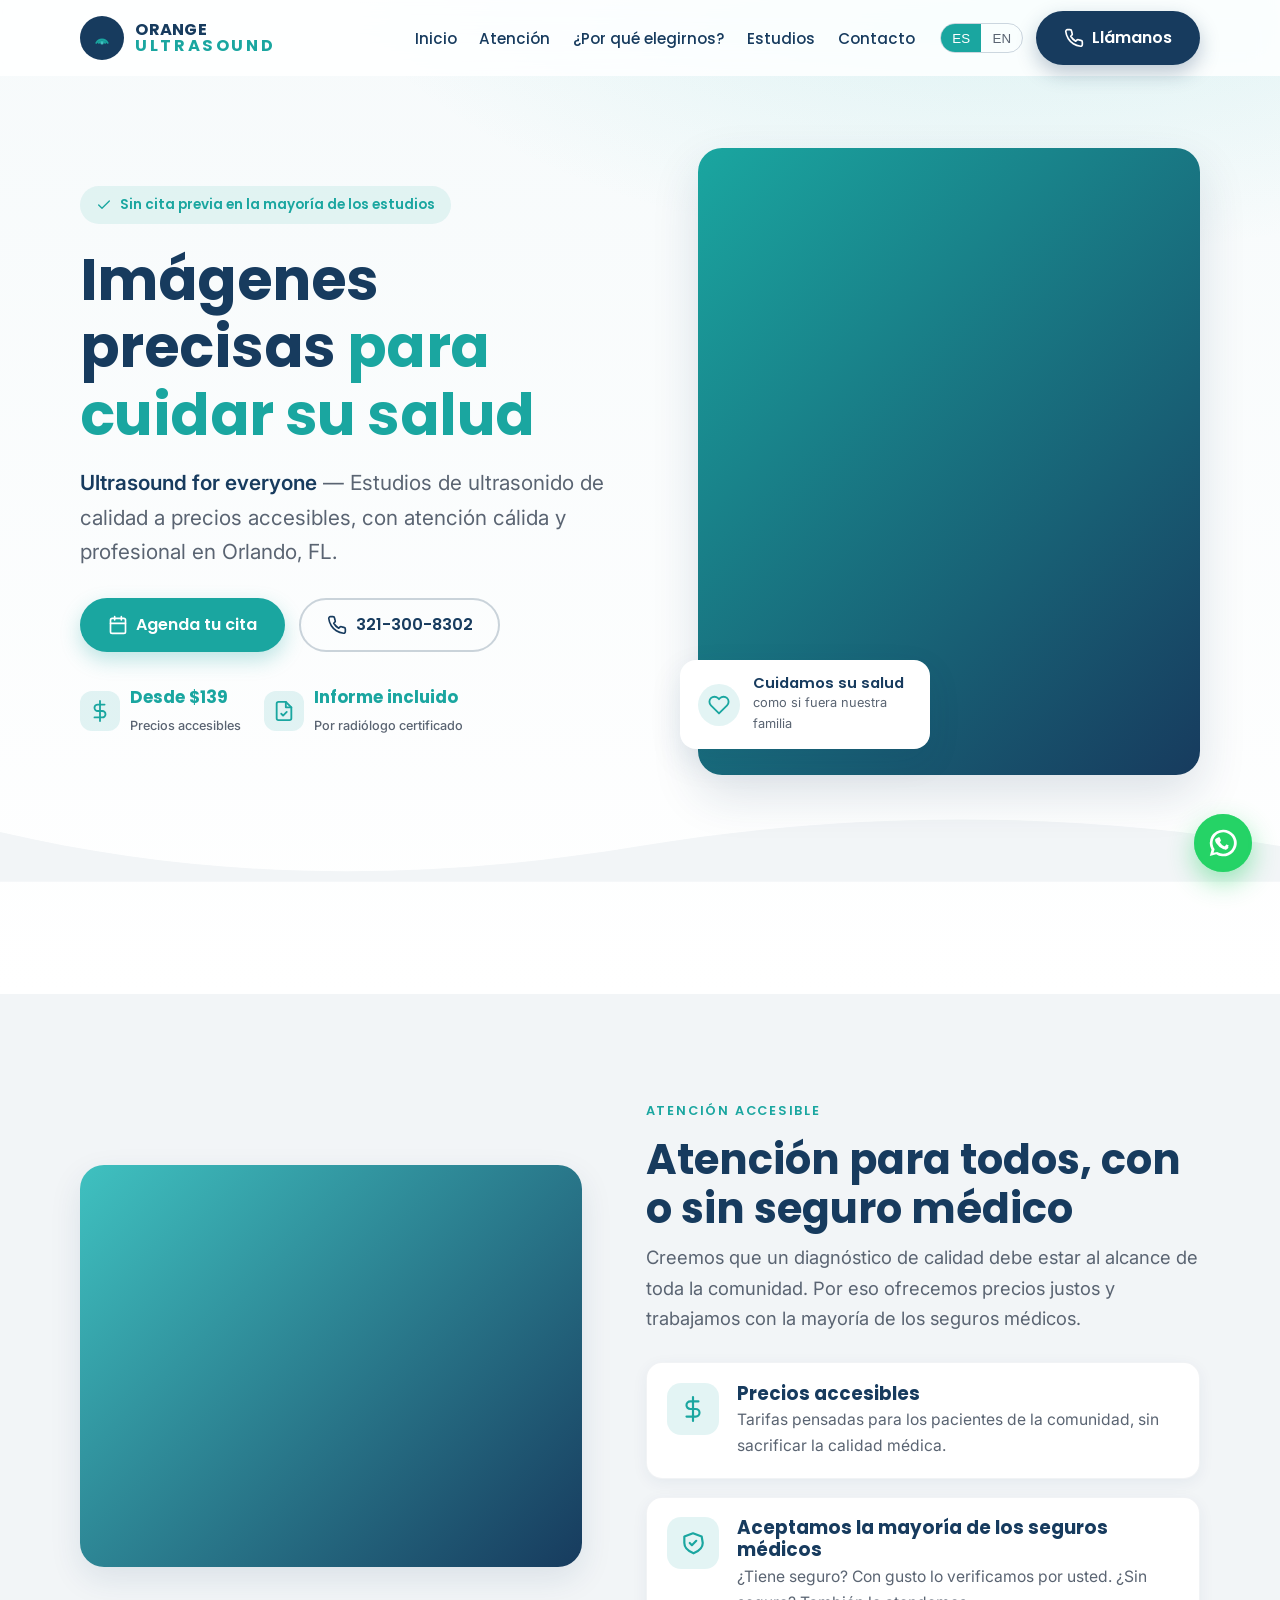
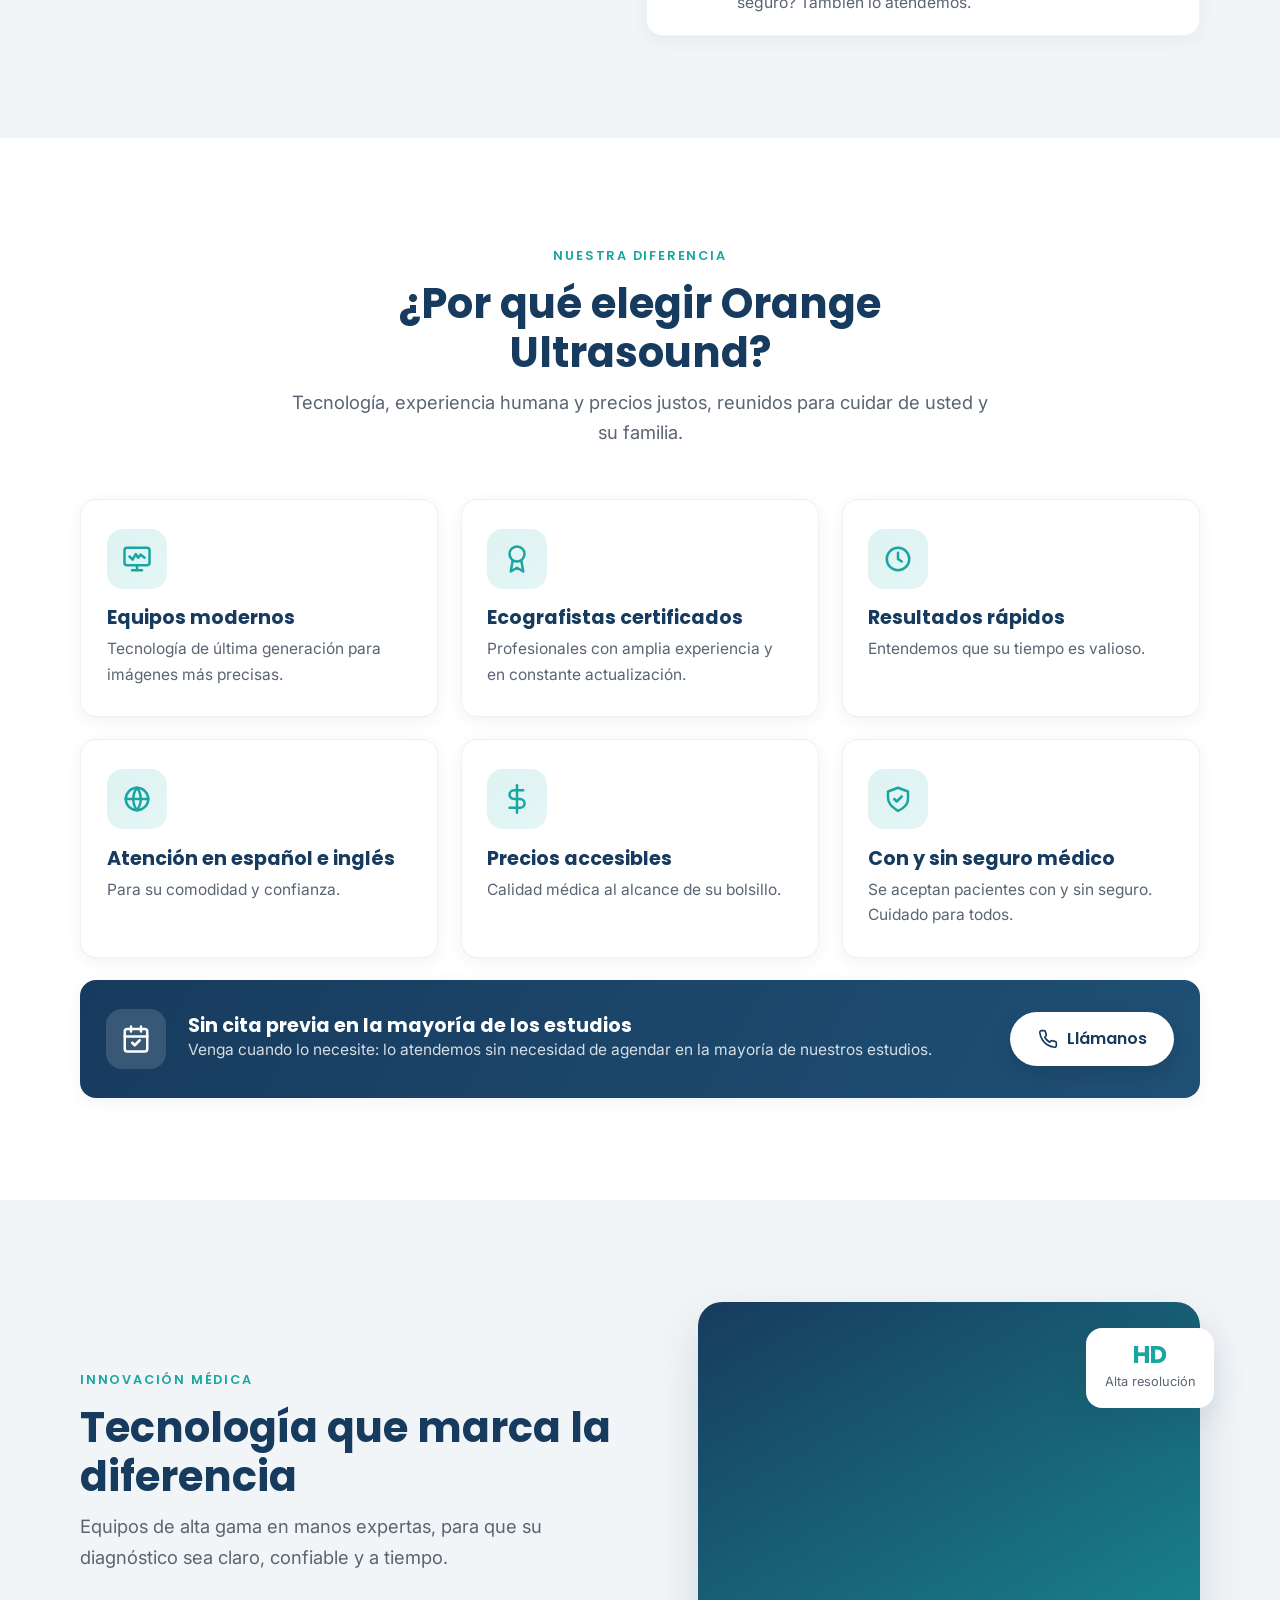
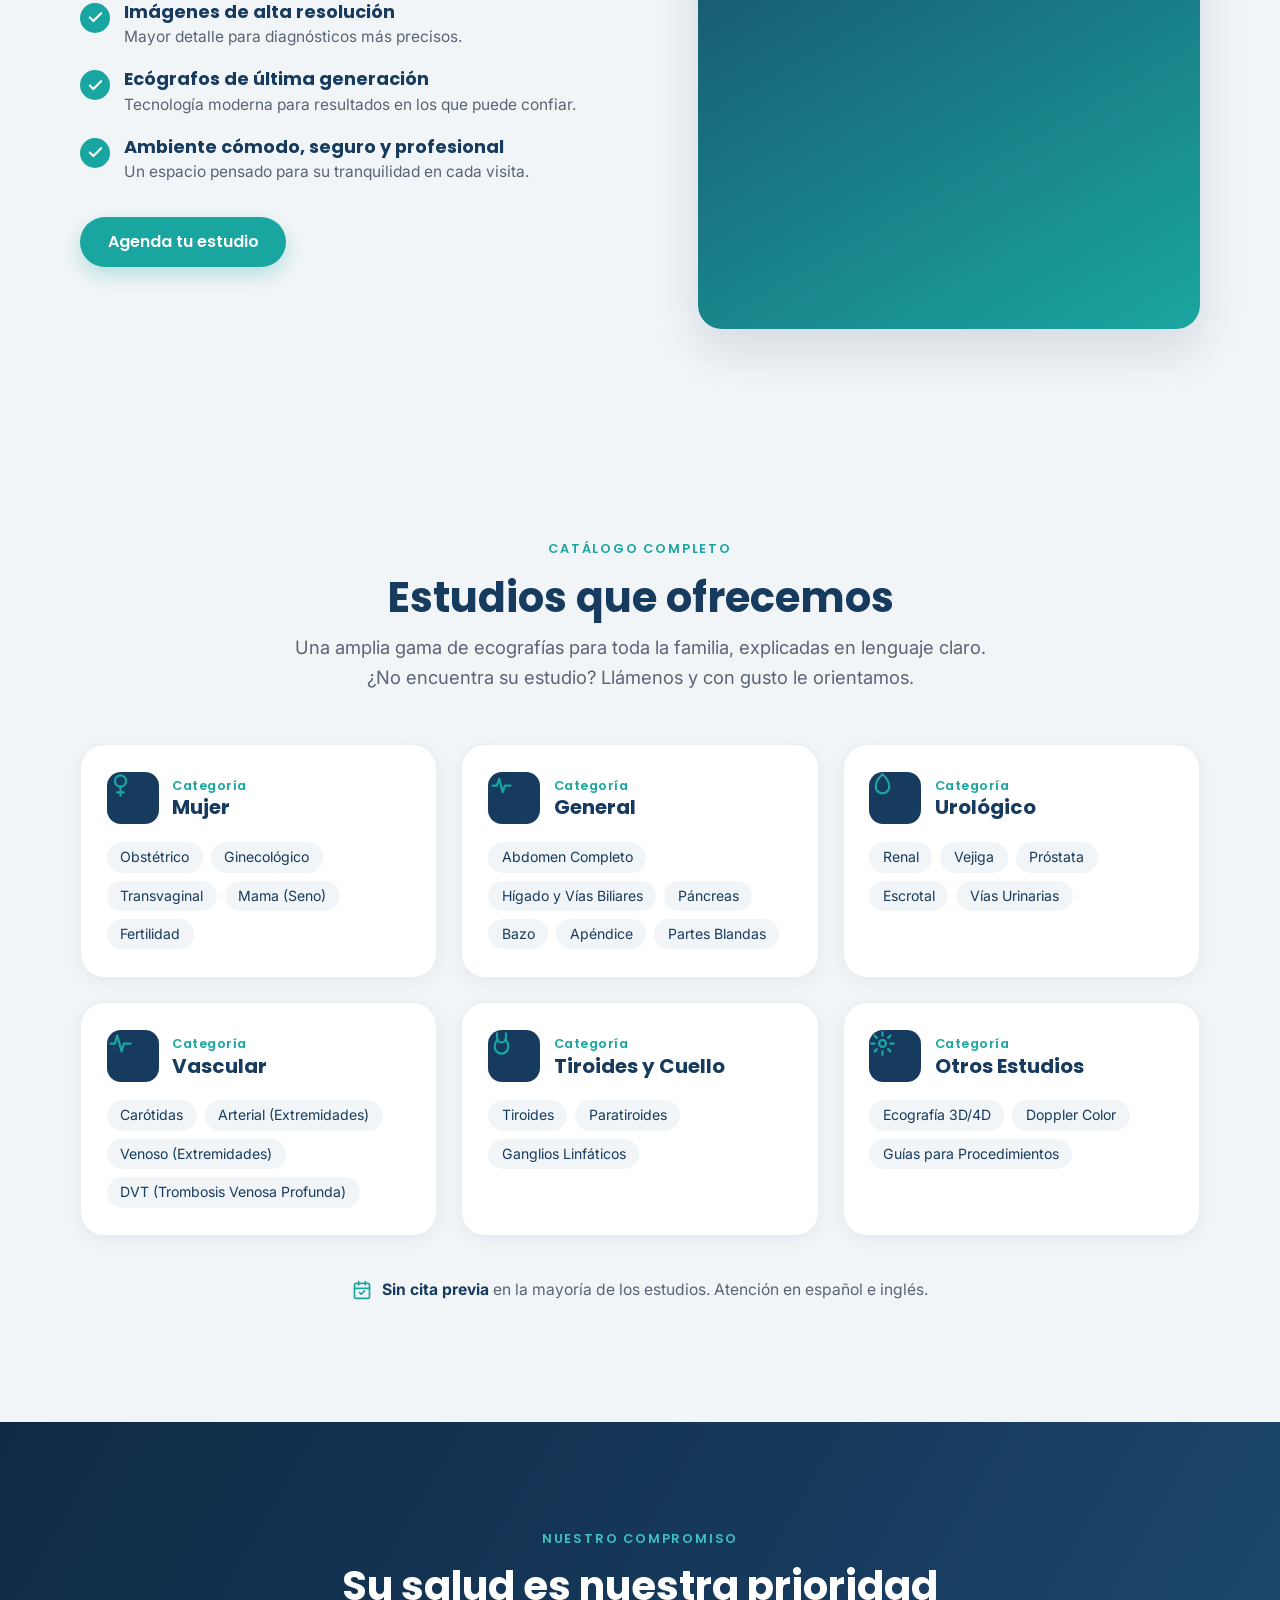
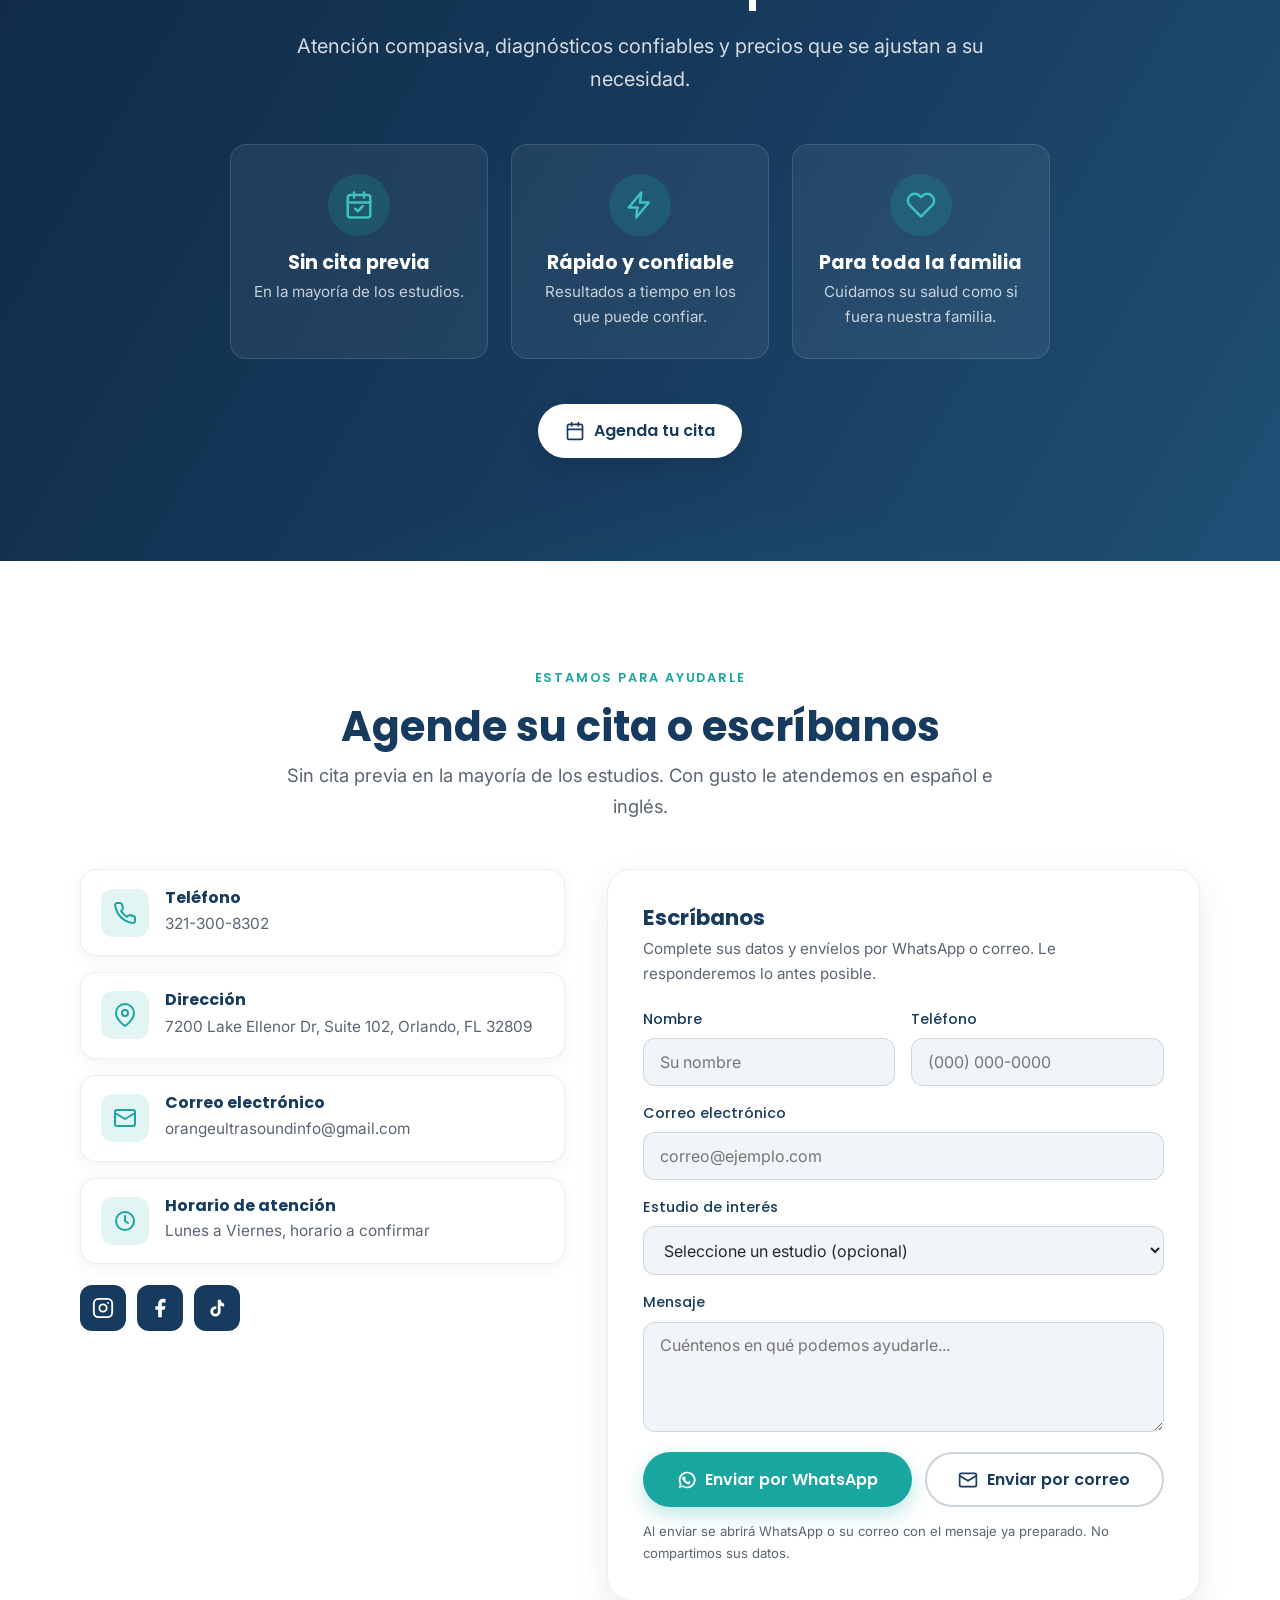
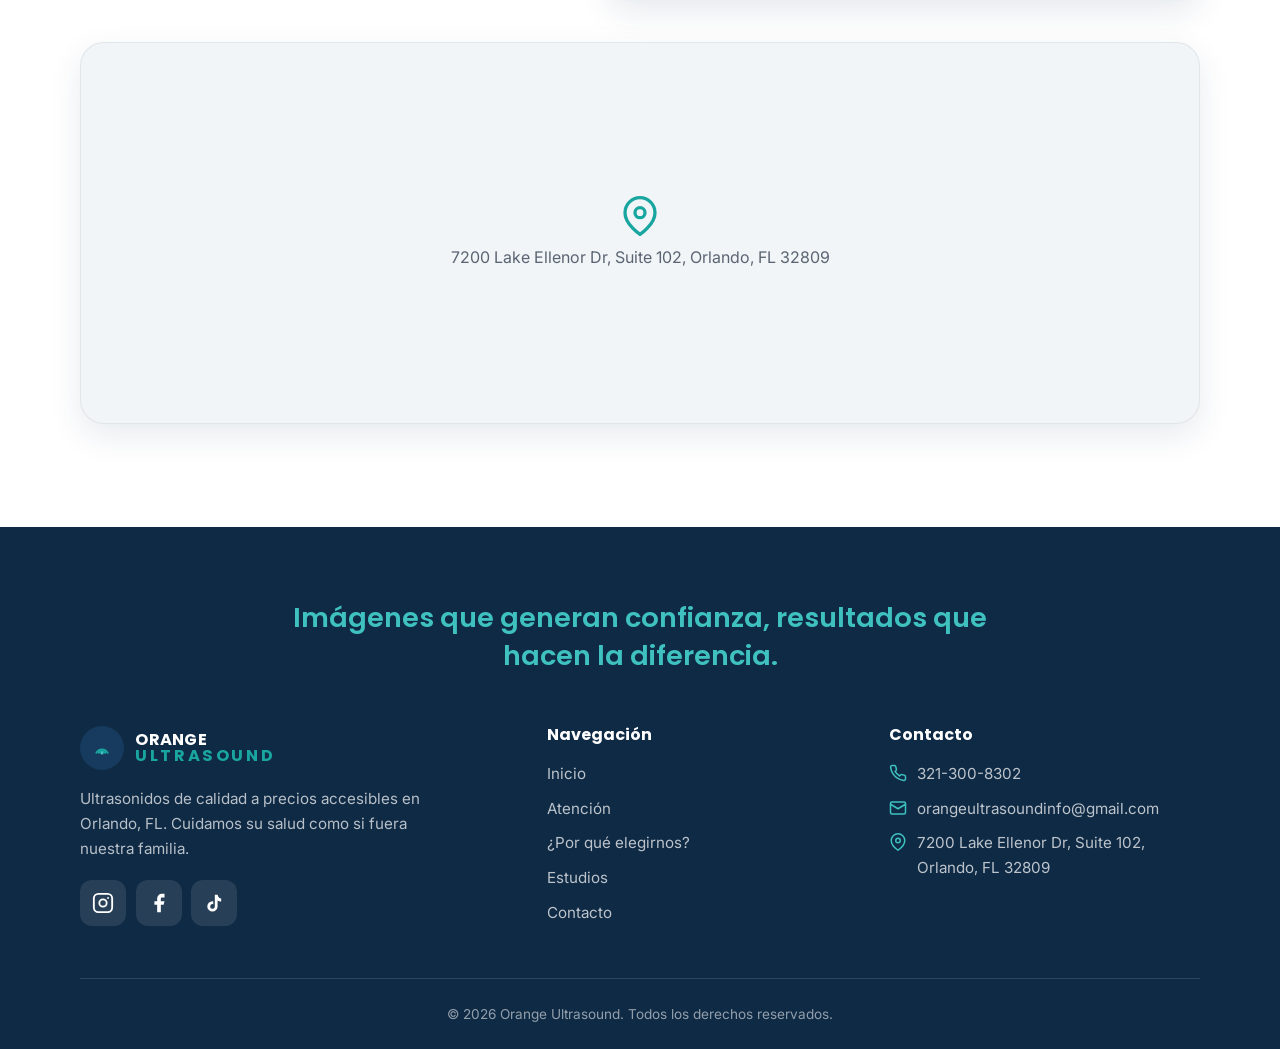
==== index.html @ 20b8dda9 "Parte 7: contacto (form WhatsApp+correo), mapa, footer y boton flotante WhatsApp Co-Authored-By: Cla" ====
<!DOCTYPE html>
<html lang="es">
<head>
  <meta charset="UTF-8" />
  <meta name="viewport" content="width=device-width, initial-scale=1.0" />

  <!-- SEO -->
  <title>Orange Ultrasound | Ecografías y Ultrasonidos en Orlando, FL</title>
  <meta name="description" content="Orange Ultrasound: ecografías y ultrasonidos en Orlando, FL a precios accesibles desde $139. Atención bilingüe (español e inglés), sin cita previa en la mayoría de los estudios e informe por radiólogo certificado. Con o sin seguro médico." />
  <meta name="keywords" content="ultrasonido Orlando, ecografía Orlando, ultrasound Orlando FL, ecografía obstétrica, ecografía abdominal, ultrasonido sin seguro, Orange Ultrasound" />
  <meta name="theme-color" content="#173B5E" />
  <link rel="canonical" href="https://orangeultrasound.com/" />

  <!-- Open Graph -->
  <meta property="og:type" content="website" />
  <meta property="og:site_name" content="Orange Ultrasound" />
  <meta property="og:title" content="Orange Ultrasound | Ecografías y Ultrasonidos en Orlando, FL" />
  <meta property="og:description" content="Imágenes precisas para cuidar su salud. Ultrasonidos a precios accesibles, atención bilingüe y sin cita previa en Orlando, FL." />
  <meta property="og:locale" content="es_US" />

  <!-- Favicon -->
  <link rel="icon" type="image/svg+xml" href="assets/img/favicon.svg" />
  <link rel="apple-touch-icon" href="assets/img/favicon.svg" />

  <!-- Tipografía -->
  <link rel="preconnect" href="https://fonts.googleapis.com" />
  <link rel="preconnect" href="https://fonts.gstatic.com" crossorigin />
  <link href="https://fonts.googleapis.com/css2?family=Poppins:wght@500;600;700&family=Inter:wght@400;500;600&display=swap" rel="stylesheet" />

  <link rel="stylesheet" href="assets/css/styles.css" />

  <!-- Datos estructurados: negocio local -->
  <script type="application/ld+json">
  {
    "@context": "https://schema.org",
    "@type": "MedicalBusiness",
    "name": "Orange Ultrasound",
    "image": "https://orangeultrasound.com/assets/img/favicon.svg",
    "telephone": "+1-321-300-8302",
    "email": "orangeultrasoundinfo@gmail.com",
    "priceRange": "$$",
    "address": {
      "@type": "PostalAddress",
      "streetAddress": "7200 Lake Ellenor Dr, Suite 102",
      "addressLocality": "Orlando",
      "addressRegion": "FL",
      "postalCode": "32809",
      "addressCountry": "US"
    },
    "areaServed": "Orlando, FL"
  }
  </script>
</head>
<body>

  <!-- ============================ HEADER ============================ -->
  <header class="site-header" id="site-header">
    <div class="container">
      <a class="brand" href="#inicio" aria-label="Orange Ultrasound — inicio">
        <span class="brand__mark" aria-hidden="true">
          <svg viewBox="0 0 64 64" fill="none">
            <g stroke="#1AA6A0" stroke-width="4.5" stroke-linecap="round">
              <path d="M18 44 a16 16 0 0 1 28 0"/>
              <path d="M24 44 a10 10 0 0 1 16 0"/>
            </g>
            <circle cx="32" cy="44" r="4" fill="#3FC1C0"/>
          </svg>
        </span>
        <span class="brand__text">
          <span class="brand__top">ORANGE</span>
          <span class="brand__bottom">ULTRASOUND</span>
        </span>
      </a>

      <nav class="nav" aria-label="Navegación principal">
        <ul class="nav__links" id="nav-links">
          <li><a href="#inicio" data-i18n="nav.home">Inicio</a></li>
          <li><a href="#atencion" data-i18n="nav.care">Atención</a></li>
          <li><a href="#porque" data-i18n="nav.why">¿Por qué elegirnos?</a></li>
          <li><a href="#estudios" data-i18n="nav.studies">Estudios</a></li>
          <li><a href="#contacto" data-i18n="nav.contact">Contacto</a></li>
        </ul>

        <div class="nav__actions">
          <div class="lang-toggle" role="group" aria-label="Cambiar idioma">
            <button type="button" data-lang="es" class="is-active">ES</button>
            <button type="button" data-lang="en">EN</button>
          </div>
          <a class="btn btn--navy" href="tel:3213008302">
            <svg viewBox="0 0 24 24" fill="none" stroke="currentColor" stroke-width="2" stroke-linecap="round" stroke-linejoin="round"><path d="M22 16.92v3a2 2 0 0 1-2.18 2 19.79 19.79 0 0 1-8.63-3.07 19.5 19.5 0 0 1-6-6 19.79 19.79 0 0 1-3.07-8.67A2 2 0 0 1 4.11 2h3a2 2 0 0 1 2 1.72c.13.96.36 1.9.7 2.81a2 2 0 0 1-.45 2.11L8.09 9.91a16 16 0 0 0 6 6l1.27-1.27a2 2 0 0 1 2.11-.45c.9.34 1.85.57 2.81.7A2 2 0 0 1 22 16.92z"/></svg>
            <span data-i18n="nav.callCta">Llámanos</span>
          </a>
          <button class="nav-toggle" id="nav-toggle" aria-label="Abrir menú" aria-expanded="false" aria-controls="nav-links">
            <span></span><span></span><span></span>
          </button>
        </div>
      </nav>
    </div>
  </header>

  <main>
    <!-- ============================ HERO ============================ -->
    <section class="hero" id="inicio">
      <div class="container hero__grid">
        <div class="hero__content">
          <span class="hero__badge">
            <svg viewBox="0 0 24 24" fill="none" stroke="currentColor" stroke-width="2" stroke-linecap="round" stroke-linejoin="round"><path d="M20 6L9 17l-5-5"/></svg>
            <span data-i18n="hero.badge">Sin cita previa en la mayoría de los estudios</span>
          </span>

          <h1 class="hero__title">
            <span data-i18n="hero.titleA">Imágenes precisas</span>
            <span class="accent" data-i18n="hero.titleB">para cuidar su salud</span>
          </h1>

          <p class="hero__subtitle">
            <strong data-i18n="hero.subA">Ultrasound for everyone</strong>
            <span data-i18n="hero.subB"> — Estudios de ultrasonido de calidad a precios accesibles, con atención cálida y profesional en Orlando, FL.</span>
          </p>

          <div class="hero__actions">
            <a class="btn" href="#contacto">
              <svg viewBox="0 0 24 24" fill="none" stroke="currentColor" stroke-width="2" stroke-linecap="round" stroke-linejoin="round"><rect x="3" y="4" width="18" height="18" rx="2"/><path d="M16 2v4M8 2v4M3 10h18"/></svg>
              <span data-i18n="hero.ctaBook">Agenda tu cita</span>
            </a>
            <a class="btn btn--outline" href="tel:3213008302">
              <svg viewBox="0 0 24 24" fill="none" stroke="currentColor" stroke-width="2" stroke-linecap="round" stroke-linejoin="round"><path d="M22 16.92v3a2 2 0 0 1-2.18 2 19.79 19.79 0 0 1-8.63-3.07 19.5 19.5 0 0 1-6-6 19.79 19.79 0 0 1-3.07-8.67A2 2 0 0 1 4.11 2h3a2 2 0 0 1 2 1.72c.13.96.36 1.9.7 2.81a2 2 0 0 1-.45 2.11L8.09 9.91a16 16 0 0 0 6 6l1.27-1.27a2 2 0 0 1 2.11-.45c.9.34 1.85.57 2.81.7A2 2 0 0 1 22 16.92z"/></svg>
              321-300-8302
            </a>
          </div>

          <div class="hero__highlights">
            <div class="hero__highlight">
              <span class="hero__highlight-icon">
                <svg viewBox="0 0 24 24" fill="none" stroke="currentColor" stroke-width="2" stroke-linecap="round" stroke-linejoin="round"><line x1="12" y1="1" x2="12" y2="23"/><path d="M17 5H9.5a3.5 3.5 0 0 0 0 7h5a3.5 3.5 0 0 1 0 7H6"/></svg>
              </span>
              <span>
                <strong data-i18n="hero.hl1t">Desde $139</strong>
                <small data-i18n="hero.hl1s">Precios accesibles</small>
              </span>
            </div>
            <div class="hero__highlight">
              <span class="hero__highlight-icon">
                <svg viewBox="0 0 24 24" fill="none" stroke="currentColor" stroke-width="2" stroke-linecap="round" stroke-linejoin="round"><path d="M14 2H6a2 2 0 0 0-2 2v16a2 2 0 0 0 2 2h12a2 2 0 0 0 2-2V8z"/><path d="M14 2v6h6M9 15l2 2 4-4"/></svg>
              </span>
              <span>
                <strong data-i18n="hero.hl2t">Informe incluido</strong>
                <small data-i18n="hero.hl2s">Por radiólogo certificado</small>
              </span>
            </div>
          </div>
        </div>

        <div class="hero__media">
          <span class="hero__blob" aria-hidden="true"></span>
          <div class="hero__image-wrap">
            <img
              src="https://images.unsplash.com/photo-1666214280391-8ff5bd3c0bf0?auto=format&fit=crop&w=900&q=80"
              alt="Profesional de la salud realizando un ultrasonido a una paciente"
              loading="eager" width="900" height="1125"
              onerror="this.style.display='none'" />
          </div>
          <div class="hero__float-card">
            <span class="icon" aria-hidden="true">
              <svg viewBox="0 0 24 24" fill="none" stroke="currentColor" stroke-width="2" stroke-linecap="round" stroke-linejoin="round"><path d="M20.84 4.61a5.5 5.5 0 0 0-7.78 0L12 5.67l-1.06-1.06a5.5 5.5 0 0 0-7.78 7.78L12 21.23l8.84-8.84a5.5 5.5 0 0 0 0-7.78z"/></svg>
            </span>
            <div>
              <div class="t" data-i18n="hero.cardT">Cuidamos su salud</div>
              <div class="s" data-i18n="hero.cardS">como si fuera nuestra familia</div>
            </div>
          </div>
        </div>
      </div>

      <!-- Separador de ola -->
      <div class="wave-divider" aria-hidden="true">
        <svg viewBox="0 0 1440 120" preserveAspectRatio="none">
          <path fill="#F2F5F7" d="M0,64 C240,120 480,120 720,80 C960,40 1200,40 1440,80 L1440,120 L0,120 Z"></path>
        </svg>
      </div>
    </section>

    <!-- ==================== ATENCIÓN PARA TODOS ==================== -->
    <section class="section care" id="atencion">
      <div class="container care__grid">
        <div class="care__media" data-animate>
          <div class="care__image-wrap">
            <img
              src="https://images.unsplash.com/photo-1609220136736-443140cffec6?auto=format&fit=crop&w=800&q=80"
              alt="Familia multigeneracional sonriendo juntos"
              loading="lazy" width="800" height="640"
              onerror="this.style.display='none'" />
          </div>
        </div>

        <div class="care__content" data-animate>
          <span class="eyebrow" data-i18n="care.eyebrow">Atención accesible</span>
          <h2 class="section-title" data-i18n="care.title">Atención para todos, con o sin seguro médico</h2>
          <p class="section-lead" data-i18n="care.lead">
            Creemos que un diagnóstico de calidad debe estar al alcance de toda la comunidad.
            Por eso ofrecemos precios justos y trabajamos con la mayoría de los seguros médicos.
          </p>

          <ul class="care__features">
            <li class="feature-row">
              <span class="feature-row__icon" aria-hidden="true">
                <svg viewBox="0 0 24 24" fill="none" stroke="currentColor" stroke-width="2" stroke-linecap="round" stroke-linejoin="round"><line x1="12" y1="1" x2="12" y2="23"/><path d="M17 5H9.5a3.5 3.5 0 0 0 0 7h5a3.5 3.5 0 0 1 0 7H6"/></svg>
              </span>
              <div class="feature-row__body">
                <h3 data-i18n="care.f1t">Precios accesibles</h3>
                <p data-i18n="care.f1p">Tarifas pensadas para los pacientes de la comunidad, sin sacrificar la calidad médica.</p>
              </div>
            </li>
            <li class="feature-row">
              <span class="feature-row__icon" aria-hidden="true">
                <svg viewBox="0 0 24 24" fill="none" stroke="currentColor" stroke-width="2" stroke-linecap="round" stroke-linejoin="round"><path d="M9 12l2 2 4-4"/><path d="M21 12c0 5-3.5 7.5-8.5 9.5C7.5 19.5 4 17 4 12V6l8-3 8 3z"/></svg>
              </span>
              <div class="feature-row__body">
                <h3 data-i18n="care.f2t">Aceptamos la mayoría de los seguros médicos</h3>
                <p data-i18n="care.f2p">¿Tiene seguro? Con gusto lo verificamos por usted. ¿Sin seguro? También lo atendemos.</p>
              </div>
            </li>
          </ul>
        </div>
      </div>
    </section>

    <!-- ==================== ¿POR QUÉ ELEGIRNOS? ==================== -->
    <section class="section why" id="porque">
      <div class="container">
        <div class="why__head text-center" data-animate>
          <span class="eyebrow" data-i18n="why.eyebrow">Nuestra diferencia</span>
          <h2 class="section-title" data-i18n="why.title">¿Por qué elegir Orange Ultrasound?</h2>
          <p class="section-lead" data-i18n="why.lead">Tecnología, experiencia humana y precios justos, reunidos para cuidar de usted y su familia.</p>
        </div>

        <div class="cards-grid">
          <article class="icon-card" data-animate>
            <span class="icon-card__icon" aria-hidden="true">
              <svg viewBox="0 0 24 24" fill="none" stroke="currentColor" stroke-width="2" stroke-linecap="round" stroke-linejoin="round"><rect x="2" y="3" width="20" height="14" rx="2"/><path d="M8 21h8M12 17v4"/><path d="M6 10l2.5 2.5L11 8l2 3 2-2.5L18 11"/></svg>
            </span>
            <h3 data-i18n="why.c1t">Equipos modernos</h3>
            <p data-i18n="why.c1p">Tecnología de última generación para imágenes más precisas.</p>
          </article>

          <article class="icon-card" data-animate>
            <span class="icon-card__icon" aria-hidden="true">
              <svg viewBox="0 0 24 24" fill="none" stroke="currentColor" stroke-width="2" stroke-linecap="round" stroke-linejoin="round"><circle cx="12" cy="8" r="6"/><path d="M8.5 13.5L7 22l5-3 5 3-1.5-8.5"/></svg>
            </span>
            <h3 data-i18n="why.c2t">Ecografistas certificados</h3>
            <p data-i18n="why.c2p">Profesionales con amplia experiencia y en constante actualización.</p>
          </article>

          <article class="icon-card" data-animate>
            <span class="icon-card__icon" aria-hidden="true">
              <svg viewBox="0 0 24 24" fill="none" stroke="currentColor" stroke-width="2" stroke-linecap="round" stroke-linejoin="round"><circle cx="12" cy="12" r="9"/><path d="M12 7v5l3 2"/></svg>
            </span>
            <h3 data-i18n="why.c3t">Resultados rápidos</h3>
            <p data-i18n="why.c3p">Entendemos que su tiempo es valioso.</p>
          </article>

          <article class="icon-card" data-animate>
            <span class="icon-card__icon" aria-hidden="true">
              <svg viewBox="0 0 24 24" fill="none" stroke="currentColor" stroke-width="2" stroke-linecap="round" stroke-linejoin="round"><circle cx="12" cy="12" r="9"/><path d="M3 12h18M12 3a15 15 0 0 1 0 18M12 3a15 15 0 0 0 0 18"/></svg>
            </span>
            <h3 data-i18n="why.c4t">Atención en español e inglés</h3>
            <p data-i18n="why.c4p">Para su comodidad y confianza.</p>
          </article>

          <article class="icon-card" data-animate>
            <span class="icon-card__icon" aria-hidden="true">
              <svg viewBox="0 0 24 24" fill="none" stroke="currentColor" stroke-width="2" stroke-linecap="round" stroke-linejoin="round"><line x1="12" y1="1" x2="12" y2="23"/><path d="M17 5H9.5a3.5 3.5 0 0 0 0 7h5a3.5 3.5 0 0 1 0 7H6"/></svg>
            </span>
            <h3 data-i18n="why.c5t">Precios accesibles</h3>
            <p data-i18n="why.c5p">Calidad médica al alcance de su bolsillo.</p>
          </article>

          <article class="icon-card" data-animate>
            <span class="icon-card__icon" aria-hidden="true">
              <svg viewBox="0 0 24 24" fill="none" stroke="currentColor" stroke-width="2" stroke-linecap="round" stroke-linejoin="round"><path d="M12 3l8 3v6c0 5-3.5 7.5-8 9.5C7.5 18.5 4 16 4 11V6z"/><path d="M9 12l2 2 4-4"/></svg>
            </span>
            <h3 data-i18n="why.c6t">Con y sin seguro médico</h3>
            <p data-i18n="why.c6p">Se aceptan pacientes con y sin seguro. Cuidado para todos.</p>
          </article>

          <article class="icon-card icon-card--wide" data-animate>
            <span class="icon-card__icon" aria-hidden="true">
              <svg viewBox="0 0 24 24" fill="none" stroke="currentColor" stroke-width="2" stroke-linecap="round" stroke-linejoin="round"><rect x="3" y="4" width="18" height="18" rx="2"/><path d="M16 2v4M8 2v4M3 10h18M9 15l2 2 4-4"/></svg>
            </span>
            <div>
              <h3 data-i18n="why.c7t">Sin cita previa en la mayoría de los estudios</h3>
              <p data-i18n="why.c7p">Venga cuando lo necesite: lo atendemos sin necesidad de agendar en la mayoría de nuestros estudios.</p>
            </div>
            <a class="btn btn--light wide-cta" href="tel:3213008302">
              <svg viewBox="0 0 24 24" fill="none" stroke="currentColor" stroke-width="2" stroke-linecap="round" stroke-linejoin="round"><path d="M22 16.92v3a2 2 0 0 1-2.18 2 19.79 19.79 0 0 1-8.63-3.07 19.5 19.5 0 0 1-6-6 19.79 19.79 0 0 1-3.07-8.67A2 2 0 0 1 4.11 2h3a2 2 0 0 1 2 1.72c.13.96.36 1.9.7 2.81a2 2 0 0 1-.45 2.11L8.09 9.91a16 16 0 0 0 6 6l1.27-1.27a2 2 0 0 1 2.11-.45c.9.34 1.85.57 2.81.7A2 2 0 0 1 22 16.92z"/></svg>
              <span data-i18n="why.c7cta">Llámanos</span>
            </a>
          </article>
        </div>
      </div>
    </section>

    <!-- ==================== TECNOLOGÍA ==================== -->
    <section class="section tech" id="tecnologia">
      <div class="container tech__grid">
        <div class="tech__content" data-animate>
          <span class="eyebrow" data-i18n="tech.eyebrow">Innovación médica</span>
          <h2 class="section-title" data-i18n="tech.title">Tecnología que marca la diferencia</h2>
          <p class="section-lead" data-i18n="tech.lead">Equipos de alta gama en manos expertas, para que su diagnóstico sea claro, confiable y a tiempo.</p>

          <ul class="tech__list">
            <li>
              <span class="tech__check" aria-hidden="true"><svg viewBox="0 0 24 24" fill="none" stroke="currentColor" stroke-width="3" stroke-linecap="round" stroke-linejoin="round"><path d="M20 6L9 17l-5-5"/></svg></span>
              <div>
                <h3 data-i18n="tech.i1t">Imágenes de alta resolución</h3>
                <p data-i18n="tech.i1p">Mayor detalle para diagnósticos más precisos.</p>
              </div>
            </li>
            <li>
              <span class="tech__check" aria-hidden="true"><svg viewBox="0 0 24 24" fill="none" stroke="currentColor" stroke-width="3" stroke-linecap="round" stroke-linejoin="round"><path d="M20 6L9 17l-5-5"/></svg></span>
              <div>
                <h3 data-i18n="tech.i2t">Ecógrafos de última generación</h3>
                <p data-i18n="tech.i2p">Tecnología moderna para resultados en los que puede confiar.</p>
              </div>
            </li>
            <li>
              <span class="tech__check" aria-hidden="true"><svg viewBox="0 0 24 24" fill="none" stroke="currentColor" stroke-width="3" stroke-linecap="round" stroke-linejoin="round"><path d="M20 6L9 17l-5-5"/></svg></span>
              <div>
                <h3 data-i18n="tech.i3t">Ambiente cómodo, seguro y profesional</h3>
                <p data-i18n="tech.i3p">Un espacio pensado para su tranquilidad en cada visita.</p>
              </div>
            </li>
          </ul>

          <a class="btn" href="#contacto">
            <span data-i18n="tech.cta">Agenda tu estudio</span>
          </a>
        </div>

        <div class="tech__media" data-animate>
          <div class="tech__image-wrap">
            <img
              src="https://images.unsplash.com/photo-1631217868264-e5b90bb7e133?auto=format&fit=crop&w=800&q=80"
              alt="Equipo de ultrasonido de alta gama en la clínica"
              loading="lazy" width="800" height="1000"
              onerror="this.style.display='none'" />
          </div>
          <div class="tech__stat">
            <b data-i18n="tech.statN">HD</b>
            <span data-i18n="tech.statL">Alta resolución</span>
          </div>
        </div>
      </div>
    </section>

    <!-- ==================== ESTUDIOS QUE OFRECEMOS ==================== -->
    <section class="section studies section--gray" id="estudios">
      <div class="container">
        <div class="studies__head text-center" data-animate>
          <span class="eyebrow" data-i18n="studies.eyebrow">Catálogo completo</span>
          <h2 class="section-title" data-i18n="studies.title">Estudios que ofrecemos</h2>
          <p class="section-lead" data-i18n="studies.lead">Una amplia gama de ecografías para toda la familia, explicadas en lenguaje claro. ¿No encuentra su estudio? Llámenos y con gusto le orientamos.</p>
        </div>

        <div class="studies-grid">
          <!-- Mujer -->
          <article class="study-card" data-animate>
            <div class="study-card__head">
              <span class="study-card__icon" aria-hidden="true">
                <svg viewBox="0 0 24 24" fill="none" stroke="currentColor" stroke-width="2" stroke-linecap="round" stroke-linejoin="round"><circle cx="12" cy="8" r="5"/><path d="M12 13v8M9 18h6"/></svg>
              </span>
              <div>
                <span data-i18n="studies.cat">Categoría</span>
                <h3 data-i18n="studies.women">Mujer</h3>
              </div>
            </div>
            <ul class="study-tags">
              <li data-i18n="studies.w1">Obstétrico</li>
              <li data-i18n="studies.w2">Ginecológico</li>
              <li data-i18n="studies.w3">Transvaginal</li>
              <li data-i18n="studies.w4">Mama (Seno)</li>
              <li data-i18n="studies.w5">Fertilidad</li>
            </ul>
          </article>

          <!-- General -->
          <article class="study-card" data-animate>
            <div class="study-card__head">
              <span class="study-card__icon" aria-hidden="true">
                <svg viewBox="0 0 24 24" fill="none" stroke="currentColor" stroke-width="2" stroke-linecap="round" stroke-linejoin="round"><path d="M12 21s-7-4.5-9-9a4.5 4.5 0 0 1 8-3 4.5 4.5 0 0 1 8 3c-2 4.5-7 9-7 9z" opacity=".0"/><path d="M4 12h4l2-6 3 12 2-6h5"/></svg>
              </span>
              <div>
                <span data-i18n="studies.cat">Categoría</span>
                <h3 data-i18n="studies.general">General</h3>
              </div>
            </div>
            <ul class="study-tags">
              <li data-i18n="studies.g1">Abdomen Completo</li>
              <li data-i18n="studies.g2">Hígado y Vías Biliares</li>
              <li data-i18n="studies.g3">Páncreas</li>
              <li data-i18n="studies.g4">Bazo</li>
              <li data-i18n="studies.g5">Apéndice</li>
              <li data-i18n="studies.g6">Partes Blandas</li>
            </ul>
          </article>

          <!-- Urológico -->
          <article class="study-card" data-animate>
            <div class="study-card__head">
              <span class="study-card__icon" aria-hidden="true">
                <svg viewBox="0 0 24 24" fill="none" stroke="currentColor" stroke-width="2" stroke-linecap="round" stroke-linejoin="round"><path d="M12 2s6 5.5 6 11a6 6 0 0 1-12 0c0-5.5 6-11 6-11z"/></svg>
              </span>
              <div>
                <span data-i18n="studies.cat">Categoría</span>
                <h3 data-i18n="studies.uro">Urológico</h3>
              </div>
            </div>
            <ul class="study-tags">
              <li data-i18n="studies.u1">Renal</li>
              <li data-i18n="studies.u2">Vejiga</li>
              <li data-i18n="studies.u3">Próstata</li>
              <li data-i18n="studies.u4">Escrotal</li>
              <li data-i18n="studies.u5">Vías Urinarias</li>
            </ul>
          </article>

          <!-- Vascular -->
          <article class="study-card" data-animate>
            <div class="study-card__head">
              <span class="study-card__icon" aria-hidden="true">
                <svg viewBox="0 0 24 24" fill="none" stroke="currentColor" stroke-width="2" stroke-linecap="round" stroke-linejoin="round"><path d="M3 12h4l2-7 4 14 2-7h6"/></svg>
              </span>
              <div>
                <span data-i18n="studies.cat">Categoría</span>
                <h3 data-i18n="studies.vascular">Vascular</h3>
              </div>
            </div>
            <ul class="study-tags">
              <li data-i18n="studies.v1">Carótidas</li>
              <li data-i18n="studies.v2">Arterial (Extremidades)</li>
              <li data-i18n="studies.v3">Venoso (Extremidades)</li>
              <li data-i18n="studies.v4">DVT (Trombosis Venosa Profunda)</li>
            </ul>
          </article>

          <!-- Tiroides y Cuello -->
          <article class="study-card" data-animate>
            <div class="study-card__head">
              <span class="study-card__icon" aria-hidden="true">
                <svg viewBox="0 0 24 24" fill="none" stroke="currentColor" stroke-width="2" stroke-linecap="round" stroke-linejoin="round"><path d="M8 3v4a4 4 0 0 0 8 0V3"/><path d="M9 9c-2 1-3 3-3 6a6 6 0 0 0 12 0c0-3-1-5-3-6"/></svg>
              </span>
              <div>
                <span data-i18n="studies.cat">Categoría</span>
                <h3 data-i18n="studies.thyroid">Tiroides y Cuello</h3>
              </div>
            </div>
            <ul class="study-tags">
              <li data-i18n="studies.t1">Tiroides</li>
              <li data-i18n="studies.t2">Paratiroides</li>
              <li data-i18n="studies.t3">Ganglios Linfáticos</li>
            </ul>
          </article>

          <!-- Otros -->
          <article class="study-card" data-animate>
            <div class="study-card__head">
              <span class="study-card__icon" aria-hidden="true">
                <svg viewBox="0 0 24 24" fill="none" stroke="currentColor" stroke-width="2" stroke-linecap="round" stroke-linejoin="round"><circle cx="12" cy="12" r="3"/><path d="M12 2v3M12 19v3M2 12h3M19 12h3M5 5l2 2M17 17l2 2M19 5l-2 2M7 17l-2 2"/></svg>
              </span>
              <div>
                <span data-i18n="studies.cat">Categoría</span>
                <h3 data-i18n="studies.other">Otros Estudios</h3>
              </div>
            </div>
            <ul class="study-tags">
              <li data-i18n="studies.o1">Ecografía 3D/4D</li>
              <li data-i18n="studies.o2">Doppler Color</li>
              <li data-i18n="studies.o3">Guías para Procedimientos</li>
            </ul>
          </article>
        </div>

        <p class="studies__note" data-animate>
          <svg viewBox="0 0 24 24" fill="none" stroke="currentColor" stroke-width="2" stroke-linecap="round" stroke-linejoin="round"><rect x="3" y="4" width="18" height="18" rx="2"/><path d="M16 2v4M8 2v4M3 10h18M9 15l2 2 4-4"/></svg>
          <span data-i18n="studies.note"><strong>Sin cita previa</strong> en la mayoría de los estudios. Atención en español e inglés.</span>
        </p>
      </div>
    </section>

    <!-- ==================== SU SALUD ES NUESTRA PRIORIDAD ==================== -->
    <section class="section priority" id="prioridad">
      <div class="container priority__inner">
        <span class="eyebrow" data-animate data-i18n="priority.eyebrow">Nuestro compromiso</span>
        <h2 data-animate data-i18n="priority.title">Su salud es nuestra prioridad</h2>
        <p class="priority__lead" data-animate data-i18n="priority.lead">Atención compasiva, diagnósticos confiables y precios que se ajustan a su necesidad.</p>

        <div class="priority__items">
          <div class="priority__item" data-animate>
            <span class="priority__item-icon" aria-hidden="true">
              <svg viewBox="0 0 24 24" fill="none" stroke="currentColor" stroke-width="2" stroke-linecap="round" stroke-linejoin="round"><rect x="3" y="4" width="18" height="18" rx="2"/><path d="M16 2v4M8 2v4M3 10h18M9 15l2 2 4-4"/></svg>
            </span>
            <h3 data-i18n="priority.i1t">Sin cita previa</h3>
            <p data-i18n="priority.i1p">En la mayoría de los estudios.</p>
          </div>
          <div class="priority__item" data-animate>
            <span class="priority__item-icon" aria-hidden="true">
              <svg viewBox="0 0 24 24" fill="none" stroke="currentColor" stroke-width="2" stroke-linecap="round" stroke-linejoin="round"><path d="M13 2L3 14h7l-1 8 10-12h-7l1-8z"/></svg>
            </span>
            <h3 data-i18n="priority.i2t">Rápido y confiable</h3>
            <p data-i18n="priority.i2p">Resultados a tiempo en los que puede confiar.</p>
          </div>
          <div class="priority__item" data-animate>
            <span class="priority__item-icon" aria-hidden="true">
              <svg viewBox="0 0 24 24" fill="none" stroke="currentColor" stroke-width="2" stroke-linecap="round" stroke-linejoin="round"><path d="M20.84 4.61a5.5 5.5 0 0 0-7.78 0L12 5.67l-1.06-1.06a5.5 5.5 0 0 0-7.78 7.78L12 21.23l8.84-8.84a5.5 5.5 0 0 0 0-7.78z"/></svg>
            </span>
            <h3 data-i18n="priority.i3t">Para toda la familia</h3>
            <p data-i18n="priority.i3p">Cuidamos su salud como si fuera nuestra familia.</p>
          </div>
        </div>

        <div class="priority__cta" data-animate>
          <a class="btn btn--light" href="#contacto">
            <svg viewBox="0 0 24 24" fill="none" stroke="currentColor" stroke-width="2" stroke-linecap="round" stroke-linejoin="round"><rect x="3" y="4" width="18" height="18" rx="2"/><path d="M16 2v4M8 2v4M3 10h18"/></svg>
            <span data-i18n="priority.cta">Agenda tu cita</span>
          </a>
        </div>
      </div>
    </section>

    <!-- ==================== CONTACTO ==================== -->
    <section class="section contact" id="contacto">
      <div class="container">
        <div class="contact__head text-center" data-animate>
          <span class="eyebrow" data-i18n="contact.eyebrow">Estamos para ayudarle</span>
          <h2 class="section-title" data-i18n="contact.title">Agende su cita o escríbanos</h2>
          <p class="section-lead" data-i18n="contact.lead">Sin cita previa en la mayoría de los estudios. Con gusto le atendemos en español e inglés.</p>
        </div>

        <div class="contact__grid">
          <!-- Información -->
          <div class="contact__info" data-animate>
            <div class="info-item">
              <span class="info-item__icon" aria-hidden="true">
                <svg viewBox="0 0 24 24" fill="none" stroke="currentColor" stroke-width="2" stroke-linecap="round" stroke-linejoin="round"><path d="M22 16.92v3a2 2 0 0 1-2.18 2 19.79 19.79 0 0 1-8.63-3.07 19.5 19.5 0 0 1-6-6 19.79 19.79 0 0 1-3.07-8.67A2 2 0 0 1 4.11 2h3a2 2 0 0 1 2 1.72c.13.96.36 1.9.7 2.81a2 2 0 0 1-.45 2.11L8.09 9.91a16 16 0 0 0 6 6l1.27-1.27a2 2 0 0 1 2.11-.45c.9.34 1.85.57 2.81.7A2 2 0 0 1 22 16.92z"/></svg>
              </span>
              <div class="info-item__body">
                <h3 data-i18n="contact.phoneT">Teléfono</h3>
                <a href="tel:3213008302">321-300-8302</a>
              </div>
            </div>

            <div class="info-item">
              <span class="info-item__icon" aria-hidden="true">
                <svg viewBox="0 0 24 24" fill="none" stroke="currentColor" stroke-width="2" stroke-linecap="round" stroke-linejoin="round"><path d="M21 10c0 7-9 13-9 13s-9-6-9-13a9 9 0 0 1 18 0z"/><circle cx="12" cy="10" r="3"/></svg>
              </span>
              <div class="info-item__body">
                <h3 data-i18n="contact.addrT">Dirección</h3>
                <a href="https://maps.google.com/?q=7200+Lake+Ellenor+Dr+Suite+102+Orlando+FL+32809" target="_blank" rel="noopener">7200 Lake Ellenor Dr, Suite 102, Orlando, FL 32809</a>
              </div>
            </div>

            <div class="info-item">
              <span class="info-item__icon" aria-hidden="true">
                <svg viewBox="0 0 24 24" fill="none" stroke="currentColor" stroke-width="2" stroke-linecap="round" stroke-linejoin="round"><rect x="2" y="4" width="20" height="16" rx="2"/><path d="M22 7l-10 6L2 7"/></svg>
              </span>
              <div class="info-item__body">
                <h3 data-i18n="contact.emailT">Correo electrónico</h3>
                <a href="mailto:orangeultrasoundinfo@gmail.com">orangeultrasoundinfo@gmail.com</a>
              </div>
            </div>

            <div class="info-item">
              <span class="info-item__icon" aria-hidden="true">
                <svg viewBox="0 0 24 24" fill="none" stroke="currentColor" stroke-width="2" stroke-linecap="round" stroke-linejoin="round"><circle cx="12" cy="12" r="9"/><path d="M12 7v5l3 2"/></svg>
              </span>
              <div class="info-item__body">
                <h3 data-i18n="contact.hoursT">Horario de atención</h3>
                <p data-i18n="contact.hoursP">Lunes a Viernes, horario a confirmar</p>
              </div>
            </div>

            <div class="contact__socials" data-animate>
              <a class="social-btn" href="#" aria-label="Instagram Orange Ultrasound" target="_blank" rel="noopener">
                <svg viewBox="0 0 24 24" fill="none" stroke="currentColor" stroke-width="2" stroke-linecap="round" stroke-linejoin="round"><rect x="2" y="2" width="20" height="20" rx="5"/><circle cx="12" cy="12" r="4"/><circle cx="17.5" cy="6.5" r="1" fill="currentColor" stroke="none"/></svg>
              </a>
              <a class="social-btn" href="#" aria-label="Facebook Orange Ultrasound" target="_blank" rel="noopener">
                <svg viewBox="0 0 24 24" fill="currentColor"><path d="M18 2h-3a5 5 0 0 0-5 5v3H7v4h3v8h4v-8h3l1-4h-4V7a1 1 0 0 1 1-1h3z"/></svg>
              </a>
              <a class="social-btn" href="#" aria-label="TikTok Orange Ultrasound" target="_blank" rel="noopener">
                <svg viewBox="0 0 24 24" fill="currentColor"><path d="M16 3c.3 2.2 1.6 3.9 3.8 4.2v3.1c-1.4.1-2.7-.3-3.9-1v6.4a5.6 5.6 0 1 1-5.6-5.6c.3 0 .6 0 .9.1v3.2a2.5 2.5 0 1 0 1.7 2.4V3z"/></svg>
              </a>
            </div>
          </div>

          <!-- Formulario -->
          <div class="contact__form-wrap" data-animate>
            <h3 data-i18n="contact.formTitle">Escríbanos</h3>
            <p data-i18n="contact.formLead">Complete sus datos y envíelos por WhatsApp o correo. Le responderemos lo antes posible.</p>

            <form id="contact-form" novalidate>
              <div class="form-grid">
                <div class="field">
                  <label for="cf-name" data-i18n="contact.fName">Nombre</label>
                  <input id="cf-name" name="name" type="text" autocomplete="name" required placeholder="Su nombre" />
                </div>
                <div class="field">
                  <label for="cf-phone" data-i18n="contact.fPhone">Teléfono</label>
                  <input id="cf-phone" name="phone" type="tel" autocomplete="tel" required placeholder="(000) 000-0000" />
                </div>
                <div class="field field--full">
                  <label for="cf-email" data-i18n="contact.fEmail">Correo electrónico</label>
                  <input id="cf-email" name="email" type="email" autocomplete="email" placeholder="correo@ejemplo.com" />
                </div>
                <div class="field field--full">
                  <label for="cf-study" data-i18n="contact.fStudy">Estudio de interés</label>
                  <select id="cf-study" name="study">
                    <option value="" data-i18n="contact.fStudyPh">Seleccione un estudio (opcional)</option>
                    <option>Obstétrico / Embarazo</option>
                    <option>Ginecológico / Transvaginal</option>
                    <option>Mama (Seno)</option>
                    <option>Abdomen Completo</option>
                    <option>Renal / Vías Urinarias</option>
                    <option>Próstata</option>
                    <option>Tiroides y Cuello</option>
                    <option>Vascular / Doppler</option>
                    <option>Ecografía 3D/4D</option>
                    <option data-i18n="contact.fStudyOther">Otro / No estoy seguro</option>
                  </select>
                </div>
                <div class="field field--full">
                  <label for="cf-message" data-i18n="contact.fMsg">Mensaje</label>
                  <textarea id="cf-message" name="message" placeholder="Cuéntenos en qué podemos ayudarle..."></textarea>
                </div>
              </div>

              <div class="form-actions">
                <button type="submit" class="btn" data-action="whatsapp">
                  <svg viewBox="0 0 24 24" fill="currentColor" width="20" height="20"><path d="M12 2a10 10 0 0 0-8.6 15l-1.3 4.7 4.8-1.3A10 10 0 1 0 12 2zm0 18a8 8 0 0 1-4-1.1l-.3-.2-2.8.7.8-2.7-.2-.3A8 8 0 1 1 12 20zm4.4-6c-.2-.1-1.4-.7-1.6-.8s-.4-.1-.5.1-.6.8-.8 1-.3.2-.5.1a6.5 6.5 0 0 1-3.2-2.8c-.2-.4.2-.4.6-1.2a.4.4 0 0 0 0-.4l-.8-1.9c-.2-.5-.4-.4-.5-.4h-.5a1 1 0 0 0-.7.3A3 3 0 0 0 6 9.6a5.2 5.2 0 0 0 1.1 2.8 11.9 11.9 0 0 0 4.6 4c2.1.9 2.1.6 2.5.6a2.6 2.6 0 0 0 1.7-1.2 2.1 2.1 0 0 0 .1-1.2c0-.1-.2-.2-.4-.3z"/></svg>
                  <span data-i18n="contact.sendWa">Enviar por WhatsApp</span>
                </button>
                <button type="submit" class="btn btn--outline" data-action="email">
                  <svg viewBox="0 0 24 24" fill="none" stroke="currentColor" stroke-width="2" stroke-linecap="round" stroke-linejoin="round"><rect x="2" y="4" width="20" height="16" rx="2"/><path d="M22 7l-10 6L2 7"/></svg>
                  <span data-i18n="contact.sendMail">Enviar por correo</span>
                </button>
              </div>
              <p class="form-note" data-i18n="contact.formNote">Al enviar se abrirá WhatsApp o su correo con el mensaje ya preparado. No compartimos sus datos.</p>
            </form>
          </div>
        </div>

        <!-- Mapa -->
        <div class="contact__map" data-animate>
          <div class="contact__map-fallback" aria-hidden="true">
            <svg viewBox="0 0 24 24" fill="none" stroke="currentColor" stroke-width="2" stroke-linecap="round" stroke-linejoin="round"><path d="M21 10c0 7-9 13-9 13s-9-6-9-13a9 9 0 0 1 18 0z"/><circle cx="12" cy="10" r="3"/></svg>
            <span>7200 Lake Ellenor Dr, Suite 102, Orlando, FL 32809</span>
          </div>
          <iframe
            title="Ubicación de Orange Ultrasound en Orlando, FL"
            src="https://www.google.com/maps?q=7200%20Lake%20Ellenor%20Dr%20Suite%20102%20Orlando%20FL%2032809&output=embed"
            loading="lazy" referrerpolicy="no-referrer-when-downgrade"></iframe>
        </div>
      </div>
    </section>

  </main>

  <!-- ==================== FOOTER ==================== -->
  <footer class="footer">
    <div class="container">
      <p class="footer__closing" data-animate>
        <span data-i18n="footer.closingA">Imágenes que generan confianza,</span>
        <span data-i18n="footer.closingB">resultados que hacen la diferencia.</span>
      </p>

      <div class="footer__grid">
        <div class="footer__about">
          <a class="brand" href="#inicio" aria-label="Orange Ultrasound">
            <span class="brand__mark" aria-hidden="true">
              <svg viewBox="0 0 64 64" fill="none">
                <g stroke="#1AA6A0" stroke-width="4.5" stroke-linecap="round"><path d="M18 44 a16 16 0 0 1 28 0"/><path d="M24 44 a10 10 0 0 1 16 0"/></g>
                <circle cx="32" cy="44" r="4" fill="#3FC1C0"/>
              </svg>
            </span>
            <span class="brand__text">
              <span class="brand__top">ORANGE</span>
              <span class="brand__bottom">ULTRASOUND</span>
            </span>
          </a>
          <p data-i18n="footer.about">Ultrasonidos de calidad a precios accesibles en Orlando, FL. Cuidamos su salud como si fuera nuestra familia.</p>
          <div class="footer__socials">
            <a class="social-btn" href="#" aria-label="Instagram" target="_blank" rel="noopener"><svg viewBox="0 0 24 24" fill="none" stroke="currentColor" stroke-width="2" stroke-linecap="round" stroke-linejoin="round"><rect x="2" y="2" width="20" height="20" rx="5"/><circle cx="12" cy="12" r="4"/><circle cx="17.5" cy="6.5" r="1" fill="currentColor" stroke="none"/></svg></a>
            <a class="social-btn" href="#" aria-label="Facebook" target="_blank" rel="noopener"><svg viewBox="0 0 24 24" fill="currentColor"><path d="M18 2h-3a5 5 0 0 0-5 5v3H7v4h3v8h4v-8h3l1-4h-4V7a1 1 0 0 1 1-1h3z"/></svg></a>
            <a class="social-btn" href="#" aria-label="TikTok" target="_blank" rel="noopener"><svg viewBox="0 0 24 24" fill="currentColor"><path d="M16 3c.3 2.2 1.6 3.9 3.8 4.2v3.1c-1.4.1-2.7-.3-3.9-1v6.4a5.6 5.6 0 1 1-5.6-5.6c.3 0 .6 0 .9.1v3.2a2.5 2.5 0 1 0 1.7 2.4V3z"/></svg></a>
          </div>
        </div>

        <div class="footer__col">
          <h4 data-i18n="footer.navTitle">Navegación</h4>
          <ul>
            <li><a href="#inicio" data-i18n="nav.home">Inicio</a></li>
            <li><a href="#atencion" data-i18n="nav.care">Atención</a></li>
            <li><a href="#porque" data-i18n="nav.why">¿Por qué elegirnos?</a></li>
            <li><a href="#estudios" data-i18n="nav.studies">Estudios</a></li>
            <li><a href="#contacto" data-i18n="nav.contact">Contacto</a></li>
          </ul>
        </div>

        <div class="footer__col">
          <h4 data-i18n="footer.contactTitle">Contacto</h4>
          <ul>
            <li class="with-icon"><svg viewBox="0 0 24 24" fill="none" stroke="currentColor" stroke-width="2" stroke-linecap="round" stroke-linejoin="round"><path d="M22 16.92v3a2 2 0 0 1-2.18 2 19.79 19.79 0 0 1-8.63-3.07 19.5 19.5 0 0 1-6-6 19.79 19.79 0 0 1-3.07-8.67A2 2 0 0 1 4.11 2h3a2 2 0 0 1 2 1.72c.13.96.36 1.9.7 2.81a2 2 0 0 1-.45 2.11L8.09 9.91a16 16 0 0 0 6 6l1.27-1.27a2 2 0 0 1 2.11-.45c.9.34 1.85.57 2.81.7A2 2 0 0 1 22 16.92z"/></svg><a href="tel:3213008302">321-300-8302</a></li>
            <li class="with-icon"><svg viewBox="0 0 24 24" fill="none" stroke="currentColor" stroke-width="2" stroke-linecap="round" stroke-linejoin="round"><rect x="2" y="4" width="20" height="16" rx="2"/><path d="M22 7l-10 6L2 7"/></svg><a href="mailto:orangeultrasoundinfo@gmail.com">orangeultrasoundinfo@gmail.com</a></li>
            <li class="with-icon"><svg viewBox="0 0 24 24" fill="none" stroke="currentColor" stroke-width="2" stroke-linecap="round" stroke-linejoin="round"><path d="M21 10c0 7-9 13-9 13s-9-6-9-13a9 9 0 0 1 18 0z"/><circle cx="12" cy="10" r="3"/></svg><span>7200 Lake Ellenor Dr, Suite 102, Orlando, FL 32809</span></li>
          </ul>
        </div>
      </div>

      <div class="footer__bottom">
        <span>© <span id="year">2026</span> Orange Ultrasound. <span data-i18n="footer.rights">Todos los derechos reservados.</span></span>
      </div>
    </div>
  </footer>

  <!-- Botón flotante de WhatsApp -->
  <a class="whatsapp-float" href="https://wa.me/13213008302" target="_blank" rel="noopener" aria-label="Escríbanos por WhatsApp">
    <svg viewBox="0 0 24 24"><path d="M12 2a10 10 0 0 0-8.6 15l-1.3 4.7 4.8-1.3A10 10 0 1 0 12 2zm0 18a8 8 0 0 1-4-1.1l-.3-.2-2.8.7.8-2.7-.2-.3A8 8 0 1 1 12 20zm4.4-6c-.2-.1-1.4-.7-1.6-.8s-.4-.1-.5.1-.6.8-.8 1-.3.2-.5.1a6.5 6.5 0 0 1-3.2-2.8c-.2-.4.2-.4.6-1.2a.4.4 0 0 0 0-.4l-.8-1.9c-.2-.5-.4-.4-.5-.4h-.5a1 1 0 0 0-.7.3A3 3 0 0 0 6 9.6a5.2 5.2 0 0 0 1.1 2.8 11.9 11.9 0 0 0 4.6 4c2.1.9 2.1.6 2.5.6a2.6 2.6 0 0 0 1.7-1.2 2.1 2.1 0 0 0 .1-1.2c0-.1-.2-.2-.4-.3z"/></svg>
  </a>

  <script src="assets/js/main.js" defer></script>
</body>
</html>
---- assets/css/styles.css ----
/* ============================================================
   Orange Ultrasound — Sistema de diseño
   ============================================================ */

:root {
  /* Paleta de marca */
  --navy: #173B5E;          /* Azul marino oscuro (primario) */
  --navy-dark: #0F2A45;     /* Variante más profunda para fondos */
  --teal: #1AA6A0;          /* Teal / turquesa (secundario) */
  --teal-light: #3FC1C0;    /* Teal claro / aqua (acento) */
  --white: #FFFFFF;
  --gray-bg: #F2F5F7;       /* Fondo secundario / tarjetas */
  --gray-text: #5A6472;     /* Texto secundario */
  --ink: #1E2A32;           /* Negro suave para texto */

  /* Tipografía */
  --font-head: 'Poppins', 'Segoe UI', system-ui, sans-serif;
  --font-body: 'Inter', 'Segoe UI', system-ui, sans-serif;

  /* Escala y layout */
  --container: 1200px;
  --radius: 16px;
  --radius-lg: 24px;
  --shadow-sm: 0 4px 16px rgba(23, 59, 94, 0.06);
  --shadow-md: 0 12px 32px rgba(23, 59, 94, 0.10);
  --shadow-lg: 0 20px 48px rgba(23, 59, 94, 0.14);
  --header-h: 76px;
  --ease: cubic-bezier(0.22, 1, 0.36, 1);
}

/* ---------- Reset base ---------- */
*,
*::before,
*::after { box-sizing: border-box; }

html { scroll-behavior: smooth; scroll-padding-top: var(--header-h); }

body {
  margin: 0;
  font-family: var(--font-body);
  color: var(--ink);
  background: var(--white);
  line-height: 1.65;
  -webkit-font-smoothing: antialiased;
  text-rendering: optimizeLegibility;
  overflow-x: hidden;
}

img { max-width: 100%; display: block; }

h1, h2, h3, h4 {
  font-family: var(--font-head);
  color: var(--navy);
  line-height: 1.18;
  margin: 0 0 .5em;
  font-weight: 700;
}

p { margin: 0 0 1rem; }

a { color: var(--teal); text-decoration: none; }

/* ---------- Utilidades de layout ---------- */
.container {
  width: 100%;
  max-width: var(--container);
  margin-inline: auto;
  padding-inline: clamp(1.15rem, 4vw, 2.5rem);
}

.section { padding-block: clamp(3.5rem, 8vw, 6.5rem); position: relative; }

.section--gray { background: var(--gray-bg); }

.eyebrow {
  display: inline-block;
  font-family: var(--font-head);
  font-weight: 600;
  font-size: .8rem;
  letter-spacing: .14em;
  text-transform: uppercase;
  color: var(--teal);
  margin-bottom: .85rem;
}

.section-title {
  font-size: clamp(1.7rem, 4.2vw, 2.6rem);
  margin-bottom: .6rem;
}

.section-lead {
  color: var(--gray-text);
  font-size: clamp(1rem, 2vw, 1.15rem);
  max-width: 60ch;
}

.text-center { text-align: center; }
.text-center .section-lead { margin-inline: auto; }

/* ---------- Botones ---------- */
.btn {
  --btn-bg: var(--teal);
  --btn-fg: #fff;
  display: inline-flex;
  align-items: center;
  gap: .55rem;
  font-family: var(--font-head);
  font-weight: 600;
  font-size: 1rem;
  line-height: 1;
  padding: .95rem 1.6rem;
  border-radius: 999px;
  border: 2px solid transparent;
  background: var(--btn-bg);
  color: var(--btn-fg);
  cursor: pointer;
  transition: transform .25s var(--ease), box-shadow .25s var(--ease), background .25s var(--ease);
  box-shadow: 0 8px 20px rgba(26, 166, 160, 0.28);
}
.btn:hover { transform: translateY(-2px); box-shadow: 0 12px 26px rgba(26, 166, 160, 0.36); }
.btn svg { width: 20px; height: 20px; }

.btn--navy { --btn-bg: var(--navy); box-shadow: 0 8px 20px rgba(23, 59, 94, 0.28); }
.btn--navy:hover { box-shadow: 0 12px 26px rgba(23, 59, 94, 0.36); }

.btn--outline {
  background: transparent;
  color: var(--navy);
  border-color: rgba(23, 59, 94, 0.22);
  box-shadow: none;
}
.btn--outline:hover { background: rgba(23, 59, 94, 0.05); box-shadow: none; }

.btn--light {
  background: #fff;
  color: var(--navy);
  box-shadow: 0 8px 20px rgba(0, 0, 0, 0.12);
}
.btn--ghost-light {
  background: transparent;
  color: #fff;
  border-color: rgba(255, 255, 255, 0.5);
  box-shadow: none;
}
.btn--ghost-light:hover { background: rgba(255, 255, 255, 0.12); box-shadow: none; }

/* ============================================================
   Header / Navegación
   ============================================================ */
.site-header {
  position: fixed;
  inset: 0 0 auto 0;
  height: var(--header-h);
  z-index: 100;
  display: flex;
  align-items: center;
  background: rgba(255, 255, 255, 0.85);
  backdrop-filter: saturate(180%) blur(14px);
  -webkit-backdrop-filter: saturate(180%) blur(14px);
  transition: box-shadow .3s var(--ease), background .3s var(--ease);
}
.site-header.is-scrolled { box-shadow: var(--shadow-sm); background: rgba(255, 255, 255, 0.94); }

.site-header .container {
  display: flex;
  align-items: center;
  justify-content: space-between;
  gap: 1rem;
}

/* Logo */
.brand { display: flex; align-items: center; gap: .7rem; }
.brand__mark {
  width: 44px; height: 44px;
  flex: none;
  border-radius: 50%;
  background: var(--navy);
  display: grid; place-items: center;
}
.brand__mark svg { width: 26px; height: 26px; }
.brand__text {
  display: flex; flex-direction: column; line-height: 1;
  font-family: var(--font-head); font-weight: 700;
  letter-spacing: .02em;
}
.brand__text .brand__top { font-size: 1.02rem; color: var(--navy); }
.brand__text .brand__bottom { font-size: 1.02rem; color: var(--teal); letter-spacing: .16em; }

/* Nav */
.nav { display: flex; align-items: center; gap: 1.6rem; }
.nav__links { display: flex; align-items: center; gap: 1.4rem; list-style: none; margin: 0; padding: 0; }
.nav__links a {
  font-family: var(--font-head);
  font-weight: 500;
  font-size: .95rem;
  color: var(--navy);
  position: relative;
  padding: .25rem 0;
}
.nav__links a::after {
  content: ""; position: absolute; left: 0; bottom: -2px;
  width: 0; height: 2px; background: var(--teal);
  transition: width .3s var(--ease);
}
.nav__links a:hover::after { width: 100%; }

.nav__actions { display: flex; align-items: center; gap: .8rem; }

/* Toggle de idioma (funcionalidad se activa en Parte 8) */
.lang-toggle {
  display: inline-flex;
  border: 1.5px solid rgba(23, 59, 94, 0.2);
  border-radius: 999px;
  overflow: hidden;
  font-family: var(--font-head);
  font-size: .8rem;
  font-weight: 600;
}
.lang-toggle button {
  border: 0; background: transparent; cursor: pointer;
  padding: .4rem .7rem; color: var(--gray-text);
  transition: background .2s, color .2s;
}
.lang-toggle button.is-active { background: var(--teal); color: #fff; }

.nav-toggle {
  display: none;
  width: 44px; height: 44px;
  border: 0; background: transparent; cursor: pointer;
  flex-direction: column; justify-content: center; gap: 5px;
  padding: 0 10px;
}
.nav-toggle span {
  display: block; height: 2.5px; background: var(--navy); border-radius: 2px;
  transition: transform .3s var(--ease), opacity .2s;
}
.nav-toggle.is-open span:nth-child(1) { transform: translateY(7.5px) rotate(45deg); }
.nav-toggle.is-open span:nth-child(2) { opacity: 0; }
.nav-toggle.is-open span:nth-child(3) { transform: translateY(-7.5px) rotate(-45deg); }

/* ============================================================
   Hero
   ============================================================ */
.hero {
  position: relative;
  padding-top: calc(var(--header-h) + clamp(2.5rem, 6vw, 4.5rem));
  padding-bottom: clamp(4rem, 9vw, 7rem);
  background:
    radial-gradient(1200px 600px at 80% -10%, rgba(63, 193, 192, 0.18), transparent 60%),
    linear-gradient(180deg, #f6fafb 0%, #ffffff 100%);
  overflow: hidden;
}

.hero__grid {
  display: grid;
  grid-template-columns: 1.05fr 0.95fr;
  gap: clamp(2rem, 5vw, 4rem);
  align-items: center;
}

.hero__badge {
  display: inline-flex; align-items: center; gap: .5rem;
  background: rgba(26, 166, 160, 0.1);
  color: var(--teal);
  font-family: var(--font-head); font-weight: 600; font-size: .85rem;
  padding: .5rem 1rem; border-radius: 999px;
  margin-bottom: 1.4rem;
}
.hero__badge svg { width: 16px; height: 16px; }

.hero__title {
  font-size: clamp(2.1rem, 5.6vw, 3.6rem);
  letter-spacing: -0.01em;
  margin-bottom: 1rem;
}
.hero__title .accent { color: var(--teal); }

.hero__subtitle {
  font-size: clamp(1.05rem, 2.4vw, 1.3rem);
  color: var(--gray-text);
  max-width: 46ch;
  margin-bottom: 1.8rem;
}
.hero__subtitle strong { color: var(--navy); font-weight: 600; }

.hero__actions { display: flex; flex-wrap: wrap; gap: .9rem; margin-bottom: 2rem; }

.hero__highlights {
  display: flex; flex-wrap: wrap; gap: 1.4rem;
}
.hero__highlight {
  display: flex; align-items: center; gap: .65rem;
  font-size: .95rem; color: var(--navy); font-weight: 500;
}
.hero__highlight-icon {
  width: 40px; height: 40px; flex: none;
  display: grid; place-items: center;
  border-radius: 12px;
  background: rgba(26, 166, 160, 0.12);
  color: var(--teal);
}
.hero__highlight-icon svg { width: 22px; height: 22px; }
.hero__highlight strong { display: block; color: var(--teal); font-family: var(--font-head); font-size: 1.05rem; }
.hero__highlight small { color: var(--gray-text); font-weight: 500; }

/* Media del hero */
.hero__media { position: relative; }
.hero__image-wrap {
  position: relative;
  border-radius: var(--radius-lg);
  overflow: hidden;
  box-shadow: var(--shadow-lg);
  aspect-ratio: 4 / 5;
  background: linear-gradient(135deg, var(--teal) 0%, var(--navy) 100%);
}
.hero__image-wrap img { width: 100%; height: 100%; object-fit: cover; }

.hero__float-card {
  position: absolute;
  left: -18px; bottom: 26px;
  background: #fff;
  border-radius: var(--radius);
  box-shadow: var(--shadow-md);
  padding: .9rem 1.1rem;
  display: flex; align-items: center; gap: .8rem;
  max-width: 250px;
}
.hero__float-card .icon {
  width: 42px; height: 42px; flex: none;
  border-radius: 50%; background: rgba(26, 166, 160, 0.12);
  display: grid; place-items: center; color: var(--teal);
}
.hero__float-card .icon svg { width: 22px; height: 22px; }
.hero__float-card .t { font-family: var(--font-head); font-weight: 600; font-size: .92rem; color: var(--navy); line-height: 1.2; }
.hero__float-card .s { font-size: .8rem; color: var(--gray-text); }

/* Blob decorativo detrás de la imagen */
.hero__blob {
  position: absolute;
  right: -6%; top: -8%;
  width: 62%; aspect-ratio: 1;
  background: radial-gradient(circle at 30% 30%, rgba(63,193,192,.35), rgba(26,166,160,.15) 60%, transparent 72%);
  filter: blur(6px);
  z-index: -1;
}

/* ============================================================
   Sección: Atención para todos
   ============================================================ */
.care { background: var(--gray-bg); }

.care__grid {
  display: grid;
  grid-template-columns: 0.95fr 1.05fr;
  gap: clamp(2rem, 5vw, 4rem);
  align-items: center;
}

.care__media { position: relative; }
.care__image-wrap {
  position: relative;
  border-radius: var(--radius-lg);
  overflow: hidden;
  box-shadow: var(--shadow-md);
  aspect-ratio: 5 / 4;
  background: linear-gradient(135deg, #3FC1C0 0%, #173B5E 100%);
}
.care__image-wrap img { width: 100%; height: 100%; object-fit: cover; }
/* Acento de ola en la esquina de la imagen */
.care__media::after {
  content: "";
  position: absolute; left: -14px; bottom: -14px;
  width: 120px; height: 120px; border-radius: 24px;
  background: rgba(26, 166, 160, 0.18);
  z-index: -1;
}

.care__features { list-style: none; margin: 1.8rem 0 0; padding: 0; display: grid; gap: 1.1rem; }
.feature-row {
  display: flex; gap: 1.1rem; align-items: flex-start;
  background: #fff;
  border: 1px solid rgba(23, 59, 94, 0.06);
  border-radius: var(--radius);
  padding: 1.2rem 1.3rem;
  box-shadow: var(--shadow-sm);
  transition: transform .3s var(--ease), box-shadow .3s var(--ease);
}
.feature-row:hover { transform: translateY(-3px); box-shadow: var(--shadow-md); }
.feature-row__icon {
  width: 52px; height: 52px; flex: none;
  border-radius: 14px;
  display: grid; place-items: center;
  background: rgba(26, 166, 160, 0.12);
  color: var(--teal);
}
.feature-row__icon svg { width: 26px; height: 26px; }
.feature-row__body h3 { font-size: 1.15rem; margin-bottom: .2rem; }
.feature-row__body p { margin: 0; color: var(--gray-text); font-size: .98rem; }

/* ============================================================
   Sección: ¿Por qué elegirnos? (grid de tarjetas)
   ============================================================ */
.why__head { max-width: 720px; margin: 0 auto clamp(2.2rem, 5vw, 3.2rem); }

.cards-grid {
  display: grid;
  grid-template-columns: repeat(3, 1fr);
  gap: 1.4rem;
}

.icon-card {
  background: #fff;
  border: 1px solid rgba(23, 59, 94, 0.07);
  border-radius: var(--radius);
  padding: 1.8rem 1.6rem;
  box-shadow: var(--shadow-sm);
  transition: transform .3s var(--ease), box-shadow .3s var(--ease), border-color .3s var(--ease);
  position: relative;
  overflow: hidden;
}
.icon-card::before {
  content: "";
  position: absolute; inset: 0 0 auto 0; height: 4px;
  background: linear-gradient(90deg, var(--teal), var(--teal-light));
  transform: scaleX(0); transform-origin: left;
  transition: transform .35s var(--ease);
}
.icon-card:hover { transform: translateY(-6px); box-shadow: var(--shadow-md); border-color: rgba(26,166,160,.25); }
.icon-card:hover::before { transform: scaleX(1); }

.icon-card__icon {
  width: 60px; height: 60px;
  border-radius: 16px;
  display: grid; place-items: center;
  background: linear-gradient(135deg, rgba(26,166,160,.14), rgba(63,193,192,.14));
  color: var(--teal);
  margin-bottom: 1.15rem;
}
.icon-card__icon svg { width: 30px; height: 30px; }
.icon-card h3 { font-size: 1.2rem; margin-bottom: .4rem; }
.icon-card p { margin: 0; color: var(--gray-text); font-size: .97rem; }

/* Séptima tarjeta destacada (ancho completo) */
.icon-card--wide {
  grid-column: 1 / -1;
  display: flex; align-items: center; gap: 1.4rem;
  background: linear-gradient(120deg, var(--navy) 0%, #1f5075 100%);
  border: none;
}
.icon-card--wide::before { display: none; }
.icon-card--wide .icon-card__icon {
  background: rgba(255,255,255,.14); color: #fff; margin: 0; flex: none;
}
.icon-card--wide h3 { color: #fff; margin: 0; }
.icon-card--wide p { color: rgba(255,255,255,.82); }
.icon-card--wide .wide-cta { margin-left: auto; flex: none; }

/* ============================================================
   Sección: Tecnología que marca la diferencia
   ============================================================ */
.tech { background: var(--gray-bg); }
.tech__grid {
  display: grid;
  grid-template-columns: 1.05fr 0.95fr;
  gap: clamp(2rem, 5vw, 4rem);
  align-items: center;
}
.tech__list { list-style: none; margin: 1.8rem 0 2rem; padding: 0; display: grid; gap: 1.15rem; }
.tech__list li { display: flex; gap: .9rem; align-items: flex-start; }
.tech__check {
  width: 30px; height: 30px; flex: none;
  border-radius: 50%;
  background: var(--teal); color: #fff;
  display: grid; place-items: center;
  margin-top: 2px;
}
.tech__check svg { width: 17px; height: 17px; }
.tech__list h3 { font-size: 1.12rem; margin-bottom: .15rem; }
.tech__list p { margin: 0; color: var(--gray-text); font-size: .97rem; }

.tech__media { position: relative; }
.tech__image-wrap {
  border-radius: var(--radius-lg);
  overflow: hidden;
  box-shadow: var(--shadow-lg);
  aspect-ratio: 4 / 5;
  background: linear-gradient(150deg, #173B5E 0%, #1AA6A0 100%);
}
.tech__image-wrap img { width: 100%; height: 100%; object-fit: cover; }
.tech__stat {
  position: absolute; right: -14px; top: 26px;
  background: #fff; border-radius: var(--radius);
  box-shadow: var(--shadow-md); padding: .9rem 1.15rem; text-align: center;
}
.tech__stat b { display: block; font-family: var(--font-head); color: var(--teal); font-size: 1.5rem; line-height: 1; }
.tech__stat span { font-size: .8rem; color: var(--gray-text); }

/* ============================================================
   Sección: Estudios que ofrecemos (catálogo)
   ============================================================ */
.studies__head { max-width: 760px; margin: 0 auto clamp(2.2rem, 5vw, 3.2rem); }

.studies-grid {
  display: grid;
  grid-template-columns: repeat(3, 1fr);
  gap: 1.5rem;
}
.study-card {
  background: #fff;
  border: 1px solid rgba(23, 59, 94, 0.08);
  border-radius: var(--radius-lg);
  padding: 1.7rem 1.6rem;
  box-shadow: var(--shadow-sm);
  transition: transform .3s var(--ease), box-shadow .3s var(--ease);
  display: flex; flex-direction: column;
}
.study-card:hover { transform: translateY(-5px); box-shadow: var(--shadow-md); }

.study-card__head { display: flex; align-items: center; gap: .85rem; margin-bottom: 1.15rem; }
.study-card__icon {
  width: 52px; height: 52px; flex: none;
  border-radius: 14px;
  display: grid; place-items: center;
  background: var(--navy); color: #fff;
}
.study-card__icon svg { width: 27px; height: 27px; }
.study-card__head h3 { margin: 0; font-size: 1.25rem; }
.study-card__head span { display: block; font-size: .8rem; color: var(--teal); font-family: var(--font-head); font-weight: 600; letter-spacing: .04em; }

.study-tags { list-style: none; margin: 0; padding: 0; display: flex; flex-wrap: wrap; gap: .5rem; }
.study-tags li {
  font-size: .88rem;
  color: var(--navy);
  background: var(--gray-bg);
  border-radius: 999px;
  padding: .38rem .85rem;
  line-height: 1.3;
  transition: background .25s, color .25s;
}
.study-card:hover .study-tags li { background: rgba(26,166,160,.1); }

.studies__note {
  margin-top: clamp(2rem, 4vw, 2.6rem);
  display: flex; align-items: center; justify-content: center; gap: .6rem;
  flex-wrap: wrap; text-align: center;
  color: var(--gray-text); font-size: .98rem;
}
.studies__note strong { color: var(--navy); }
.studies__note svg { width: 20px; height: 20px; color: var(--teal); flex: none; }

/* ============================================================
   Sección: Su salud es nuestra prioridad (banda navy)
   ============================================================ */
.priority {
  position: relative;
  background: linear-gradient(120deg, var(--navy-dark) 0%, var(--navy) 55%, #1f5075 100%);
  color: #fff;
  overflow: hidden;
}
/* Ola decorativa sutil de fondo */
.priority::before {
  content: "";
  position: absolute; inset: auto -10% -40% -10%; height: 70%;
  background: radial-gradient(60% 100% at 50% 100%, rgba(26,166,160,.28), transparent 70%);
  pointer-events: none;
}
.priority__inner { position: relative; text-align: center; max-width: 900px; margin-inline: auto; }
.priority .eyebrow { color: var(--teal-light); }
.priority h2 { color: #fff; font-size: clamp(1.7rem, 4vw, 2.5rem); }
.priority__lead { color: rgba(255,255,255,.82); font-size: clamp(1.05rem, 2.2vw, 1.25rem); max-width: 60ch; margin: 0 auto clamp(2.2rem, 5vw, 3rem); }

.priority__items {
  display: grid; grid-template-columns: repeat(3, 1fr);
  gap: 1.4rem;
}
.priority__item {
  background: rgba(255,255,255,.06);
  border: 1px solid rgba(255,255,255,.12);
  border-radius: var(--radius);
  padding: 1.8rem 1.4rem;
  transition: transform .3s var(--ease), background .3s var(--ease);
}
.priority__item:hover { transform: translateY(-5px); background: rgba(255,255,255,.1); }
.priority__item-icon {
  width: 62px; height: 62px; margin: 0 auto 1rem;
  border-radius: 50%;
  display: grid; place-items: center;
  background: rgba(26,166,160,.22); color: var(--teal-light);
}
.priority__item-icon svg { width: 30px; height: 30px; }
.priority__item h3 { color: #fff; font-size: 1.2rem; margin-bottom: .3rem; }
.priority__item p { color: rgba(255,255,255,.75); margin: 0; font-size: .95rem; }

.priority__cta { margin-top: clamp(2rem, 4vw, 2.8rem); }

/* ============================================================
   Sección: Contacto
   ============================================================ */
.contact__head { max-width: 720px; margin: 0 auto clamp(2.2rem, 5vw, 3rem); }
.contact__grid {
  display: grid;
  grid-template-columns: 0.9fr 1.1fr;
  gap: clamp(1.6rem, 4vw, 2.6rem);
  align-items: start;
}

/* Panel de información */
.contact__info { display: grid; gap: 1rem; }
.info-item {
  display: flex; gap: 1rem; align-items: flex-start;
  background: #fff;
  border: 1px solid rgba(23,59,94,.08);
  border-radius: var(--radius);
  padding: 1.15rem 1.25rem;
  box-shadow: var(--shadow-sm);
  transition: transform .3s var(--ease), box-shadow .3s var(--ease);
}
.info-item:hover { transform: translateY(-3px); box-shadow: var(--shadow-md); }
.info-item__icon {
  width: 48px; height: 48px; flex: none;
  border-radius: 12px;
  display: grid; place-items: center;
  background: rgba(26,166,160,.12); color: var(--teal);
}
.info-item__icon svg { width: 24px; height: 24px; }
.info-item__body { min-width: 0; }
.info-item__body h3 { font-size: 1rem; margin: 0 0 .15rem; }
.info-item__body a, .info-item__body p { margin: 0; color: var(--gray-text); font-size: .96rem; word-break: break-word; }
.info-item__body a:hover { color: var(--teal); }

.contact__socials { display: flex; gap: .7rem; margin-top: .3rem; }
.social-btn {
  width: 46px; height: 46px;
  border-radius: 12px;
  display: grid; place-items: center;
  background: var(--navy); color: #fff;
  transition: transform .25s var(--ease), background .25s var(--ease);
}
.social-btn:hover { transform: translateY(-3px); background: var(--teal); }
.social-btn svg { width: 22px; height: 22px; }

/* Formulario */
.contact__form-wrap {
  background: #fff;
  border: 1px solid rgba(23,59,94,.08);
  border-radius: var(--radius-lg);
  padding: clamp(1.5rem, 4vw, 2.2rem);
  box-shadow: var(--shadow-md);
}
.contact__form-wrap h3 { font-size: 1.35rem; margin-bottom: .3rem; }
.contact__form-wrap > p { color: var(--gray-text); font-size: .95rem; margin-bottom: 1.4rem; }

.form-grid { display: grid; grid-template-columns: 1fr 1fr; gap: 1rem; }
.field { display: flex; flex-direction: column; gap: .4rem; }
.field--full { grid-column: 1 / -1; }
.field label { font-family: var(--font-head); font-weight: 500; font-size: .9rem; color: var(--navy); }
.field input, .field select, .field textarea {
  font-family: var(--font-body); font-size: 1rem;
  color: var(--ink);
  padding: .8rem 1rem;
  border: 1.5px solid rgba(23,59,94,.16);
  border-radius: 12px;
  background: var(--gray-bg);
  transition: border-color .25s, box-shadow .25s, background .25s;
  width: 100%;
}
.field textarea { resize: vertical; min-height: 110px; }
.field input:focus, .field select:focus, .field textarea:focus {
  outline: none; border-color: var(--teal); background: #fff;
  box-shadow: 0 0 0 4px rgba(26,166,160,.12);
}
.form-actions { display: flex; flex-wrap: wrap; gap: .8rem; margin-top: 1.3rem; }
.form-actions .btn { flex: 1 1 auto; justify-content: center; }
.form-note { font-size: .82rem; color: var(--gray-text); margin: .9rem 0 0; }

/* Mapa */
.contact__map {
  margin-top: clamp(2rem, 4vw, 2.6rem);
  border-radius: var(--radius-lg);
  overflow: hidden;
  box-shadow: var(--shadow-md);
  border: 1px solid rgba(23,59,94,.08);
  position: relative;
  min-height: 300px;
  background: var(--gray-bg);
}
.contact__map iframe { display: block; width: 100%; height: 380px; border: 0; }
.contact__map-fallback {
  position: absolute; inset: 0;
  display: flex; flex-direction: column; align-items: center; justify-content: center;
  gap: .5rem; text-align: center; padding: 1.5rem; color: var(--gray-text);
}
.contact__map-fallback svg { width: 40px; height: 40px; color: var(--teal); }

/* ============================================================
   Botón flotante de WhatsApp
   ============================================================ */
.whatsapp-float {
  position: fixed;
  right: clamp(16px, 3vw, 28px);
  bottom: clamp(16px, 3vw, 28px);
  z-index: 90;
  width: 58px; height: 58px;
  border-radius: 50%;
  background: #25D366;
  display: grid; place-items: center;
  box-shadow: 0 10px 26px rgba(37,211,102,.45);
  transition: transform .25s var(--ease), box-shadow .25s var(--ease);
}
.whatsapp-float:hover { transform: scale(1.08); }
.whatsapp-float svg { width: 32px; height: 32px; fill: #fff; }
.whatsapp-float::after {
  content: "";
  position: absolute; inset: 0; border-radius: 50%;
  border: 3px solid rgba(37,211,102,.5);
  animation: wa-pulse 2.2s ease-out infinite;
}
@keyframes wa-pulse { 0% { transform: scale(1); opacity: .8; } 100% { transform: scale(1.7); opacity: 0; } }

/* ============================================================
   Footer
   ============================================================ */
.footer {
  background: var(--navy-dark);
  color: rgba(255,255,255,.8);
  padding-top: clamp(3rem, 6vw, 4.5rem);
}
.footer__closing {
  text-align: center; max-width: 760px; margin: 0 auto clamp(2.4rem, 5vw, 3.2rem);
  font-family: var(--font-head); font-weight: 600;
  font-size: clamp(1.2rem, 3vw, 1.7rem); color: #fff; line-height: 1.4;
}
.footer__closing span { color: var(--teal-light); }

.footer__grid {
  display: grid;
  grid-template-columns: 1.4fr 1fr 1fr;
  gap: 2rem;
  padding-bottom: clamp(2.4rem, 5vw, 3.2rem);
  border-bottom: 1px solid rgba(255,255,255,.12);
}
.footer .brand__text .brand__top { color: #fff; }
.footer__about p { margin: 1rem 0 1.2rem; font-size: .95rem; color: rgba(255,255,255,.7); max-width: 34ch; }
.footer__socials { display: flex; gap: .6rem; }
.footer__socials .social-btn { background: rgba(255,255,255,.1); }
.footer__socials .social-btn:hover { background: var(--teal); }

.footer__col h4 { color: #fff; font-size: 1rem; margin-bottom: 1rem; }
.footer__col ul { list-style: none; margin: 0; padding: 0; display: grid; gap: .6rem; }
.footer__col a, .footer__col li { color: rgba(255,255,255,.72); font-size: .95rem; }
.footer__col a:hover { color: var(--teal-light); }
.footer__col .with-icon { display: flex; gap: .6rem; align-items: flex-start; }
.footer__col .with-icon svg { width: 18px; height: 18px; color: var(--teal-light); flex: none; margin-top: 3px; }

.footer__bottom {
  text-align: center; padding: 1.5rem 0;
  font-size: .85rem; color: rgba(255,255,255,.55);
}

/* ---------- Separador de olas ---------- */
.wave-divider { display: block; width: 100%; line-height: 0; }
.wave-divider svg { display: block; width: 100%; height: auto; }

/* ============================================================
   Responsive
   ============================================================ */
@media (max-width: 900px) {
  .hero__grid { grid-template-columns: 1fr; }
  .hero__media { max-width: 480px; margin-inline: auto; width: 100%; }
  .hero__image-wrap { aspect-ratio: 16 / 11; }
  .hero__blob { display: none; }

  .care__grid { grid-template-columns: 1fr; }
  .care__media { max-width: 520px; margin-inline: auto; width: 100%; order: -1; }

  .cards-grid { grid-template-columns: repeat(2, 1fr); }
  .icon-card--wide { flex-direction: column; text-align: center; }
  .icon-card--wide .wide-cta { margin-left: 0; }
}

@media (max-width: 560px) {
  .cards-grid { grid-template-columns: 1fr; }
}

@media (max-width: 900px) {
  .tech__grid { grid-template-columns: 1fr; }
  .tech__media { max-width: 460px; margin-inline: auto; width: 100%; order: -1; }
  .tech__image-wrap { aspect-ratio: 16 / 12; }

  .studies-grid { grid-template-columns: repeat(2, 1fr); }
}

@media (max-width: 640px) {
  .studies-grid { grid-template-columns: 1fr; }
}

@media (max-width: 760px) {
  .priority__items { grid-template-columns: 1fr; max-width: 420px; margin-inline: auto; }
}

@media (max-width: 900px) {
  .contact__grid { grid-template-columns: 1fr; }
  .footer__grid { grid-template-columns: 1fr 1fr; }
  .footer__about { grid-column: 1 / -1; }
}

@media (max-width: 520px) {
  .form-grid { grid-template-columns: 1fr; }
  .footer__grid { grid-template-columns: 1fr; }
}

@media (max-width: 820px) {
  .nav__links {
    position: fixed;
    inset: var(--header-h) 0 auto 0;
    flex-direction: column;
    align-items: stretch;
    gap: 0;
    background: #fff;
    box-shadow: var(--shadow-md);
    padding: .5rem 1.15rem 1.25rem;
    transform: translateY(-140%);
    transition: transform .35s var(--ease);
  }
  .nav__links.is-open { transform: translateY(0); }
  .nav__links li { border-bottom: 1px solid var(--gray-bg); }
  .nav__links a { display: block; padding: .95rem .25rem; }
  .nav__links a::after { display: none; }
  .nav-toggle { display: flex; }
  .nav__actions .btn { display: none; }
}

@media (max-width: 480px) {
  .brand__text .brand__top, .brand__text .brand__bottom { font-size: .9rem; }
  .hero__actions .btn { width: 100%; justify-content: center; }
  .hero__float-card { left: 8px; right: 8px; max-width: none; }
}

/* Respeta preferencias de movimiento reducido */
@media (prefers-reduced-motion: reduce) {
  * { animation-duration: .001ms !important; transition-duration: .001ms !important; scroll-behavior: auto !important; }
}
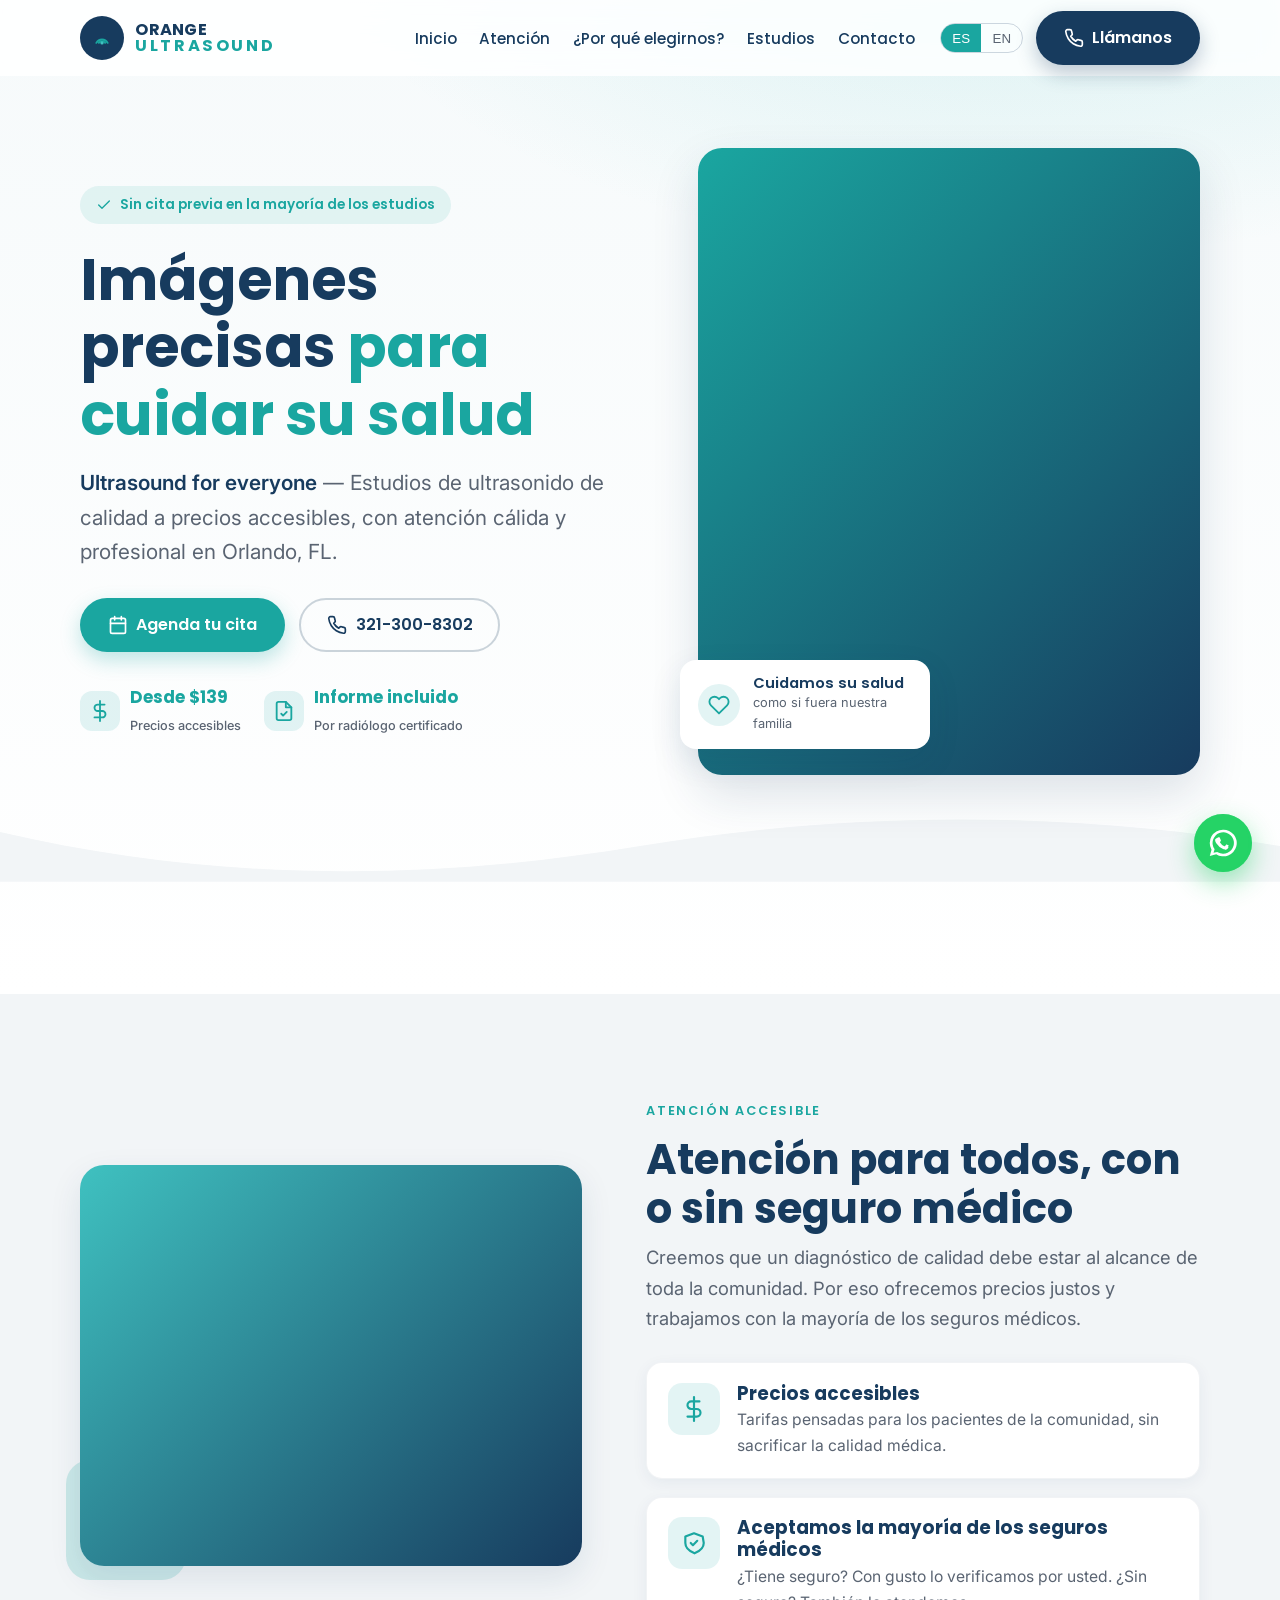
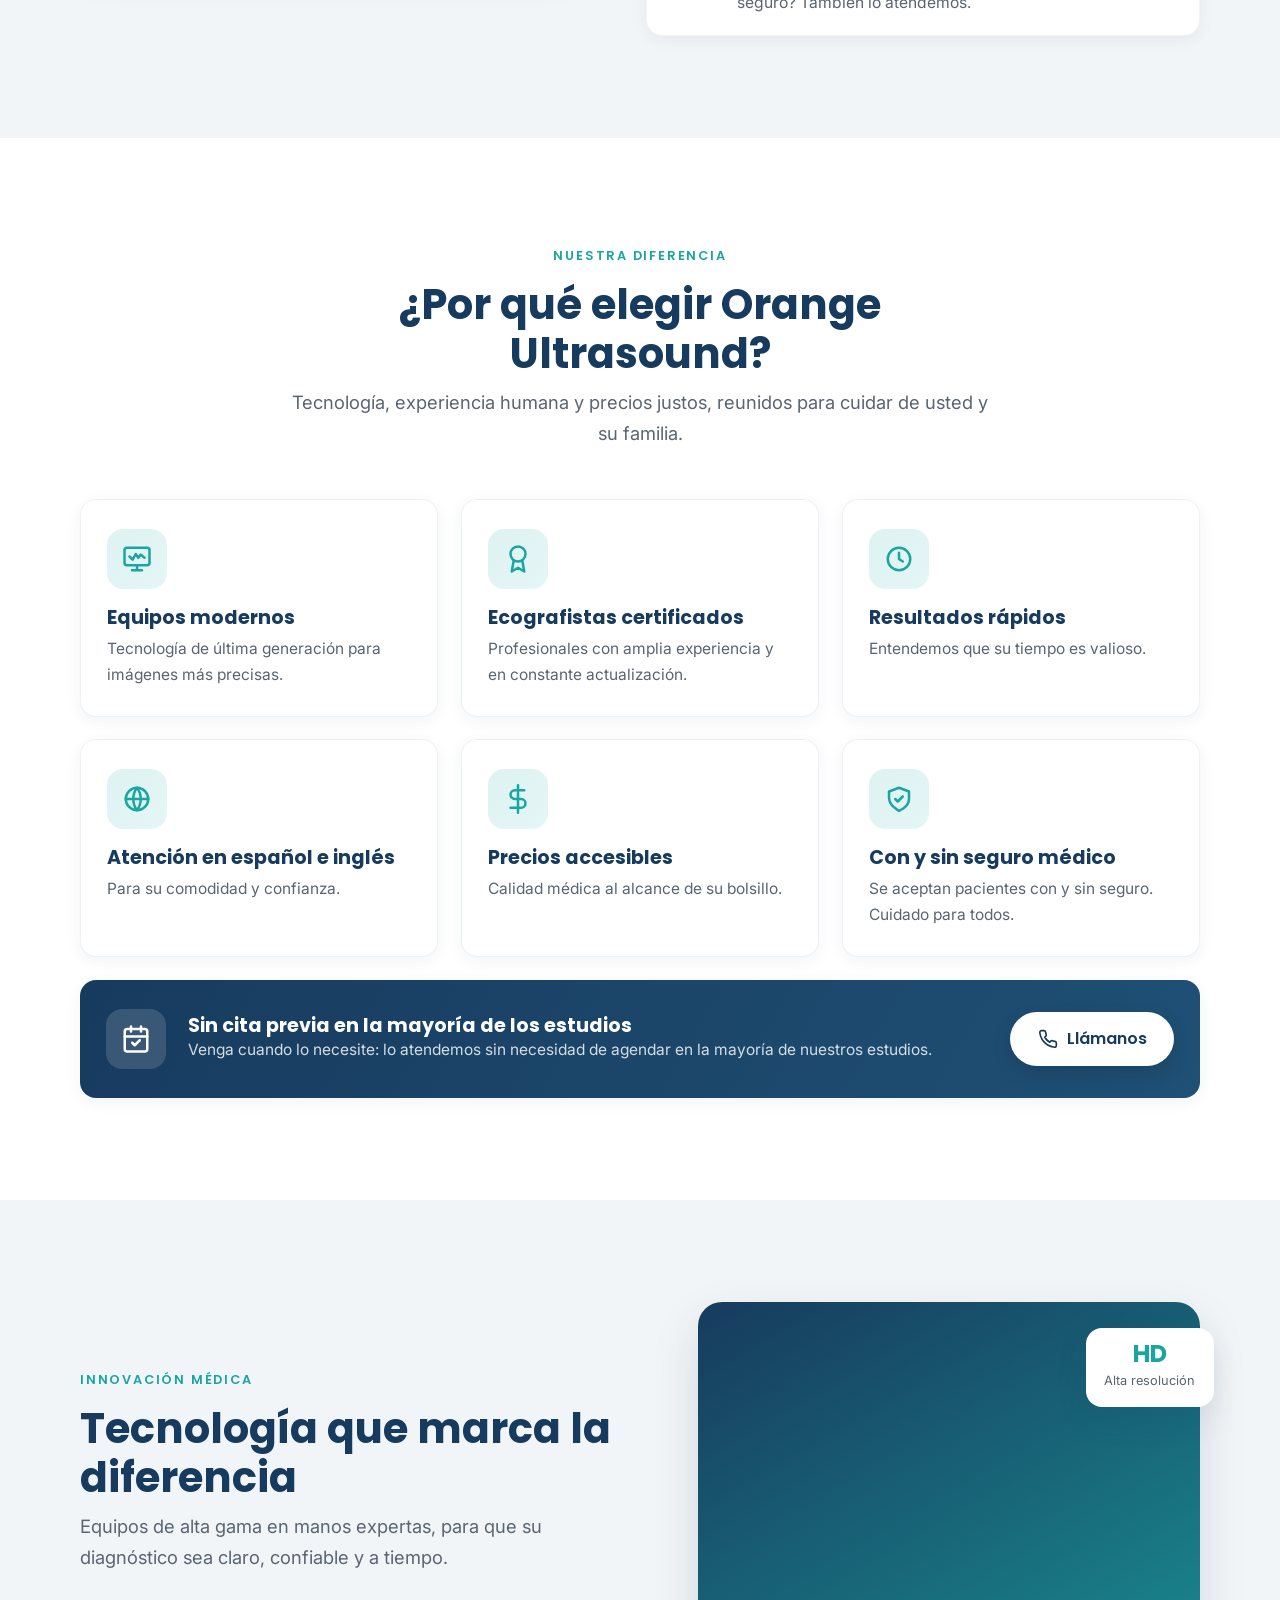
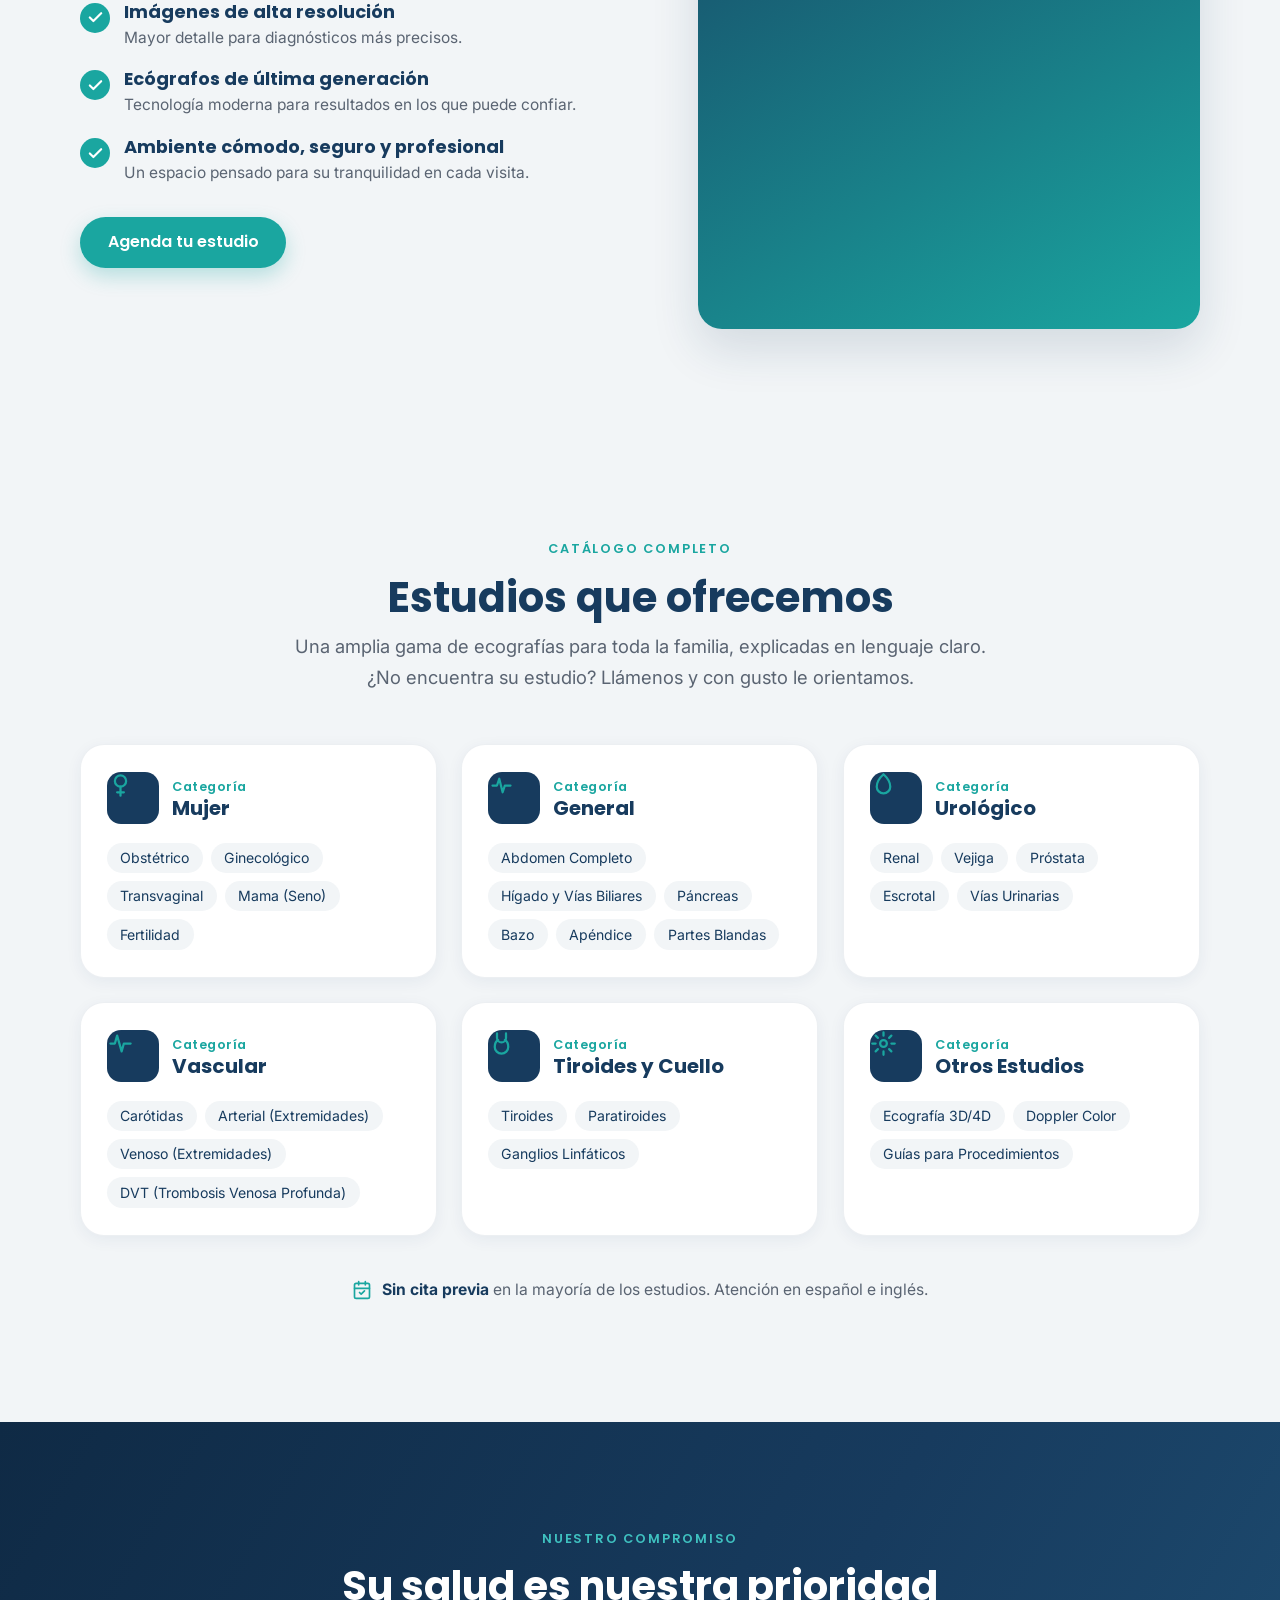
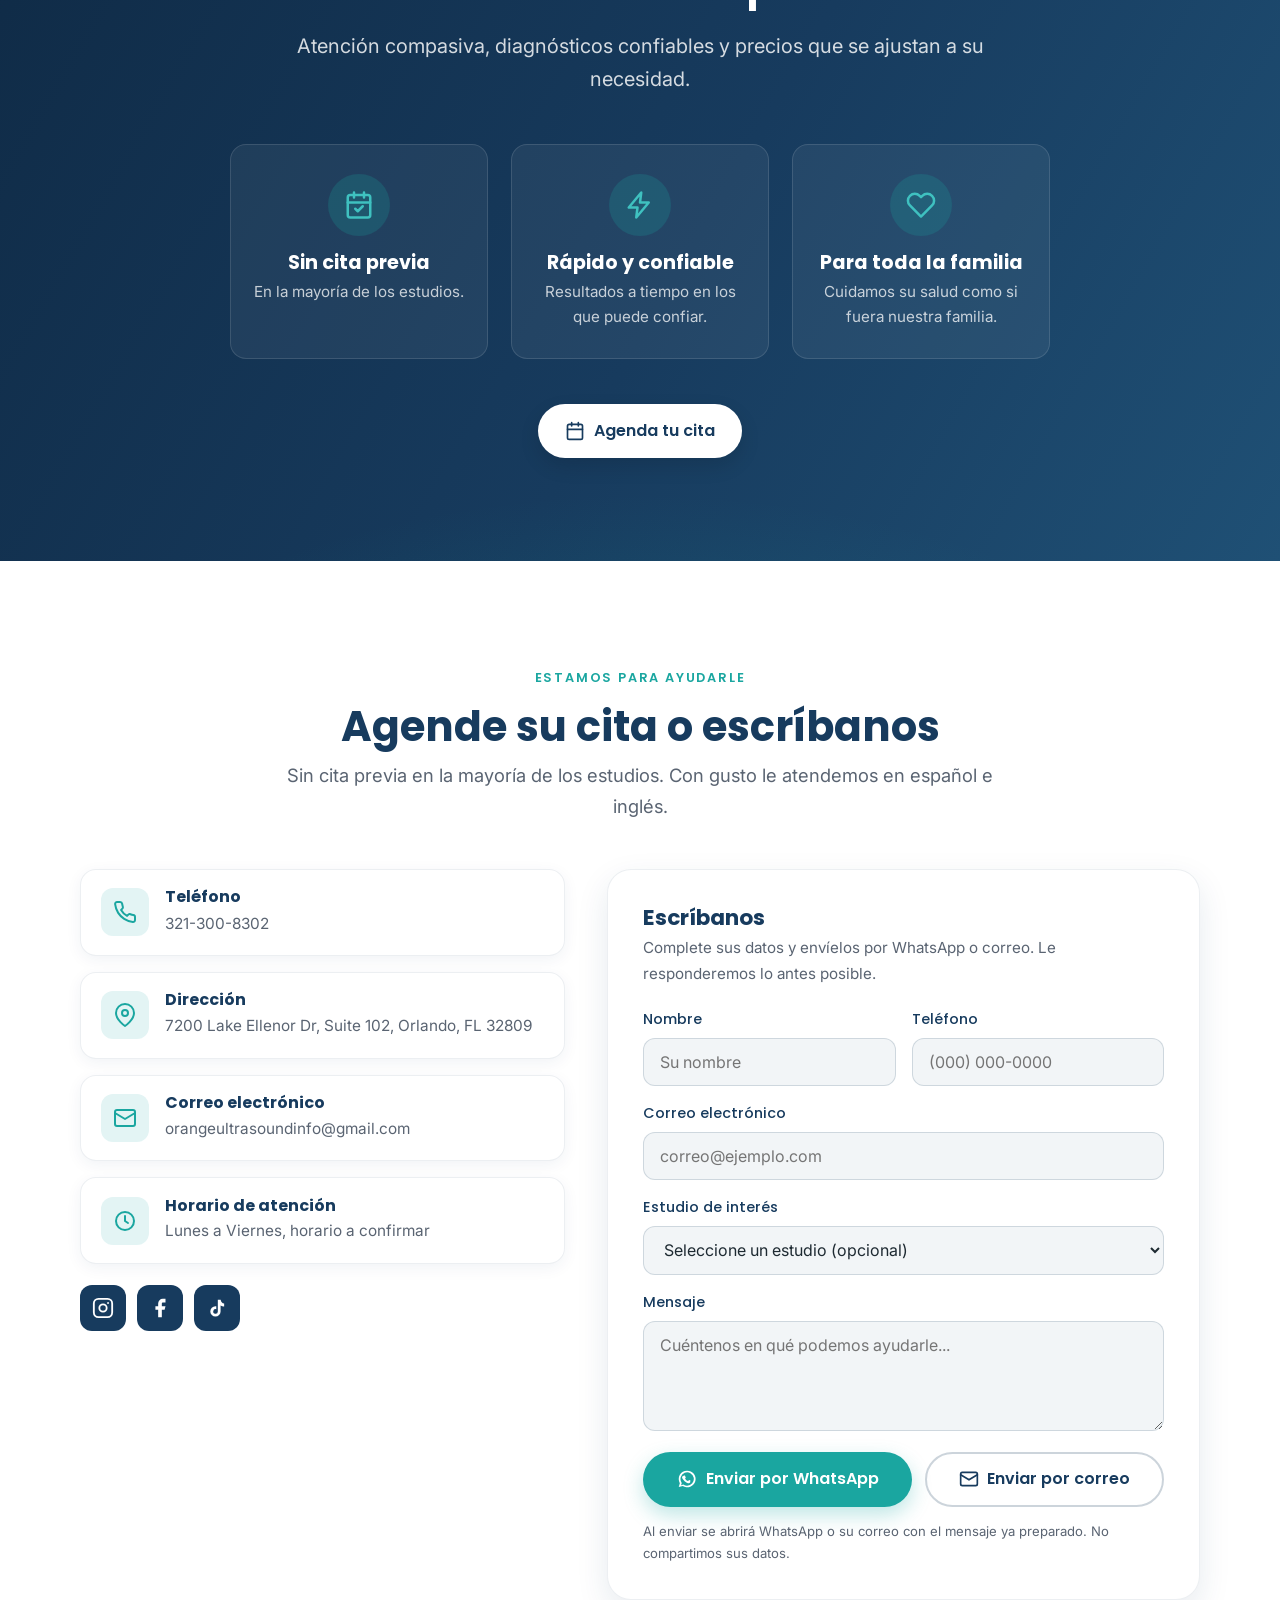
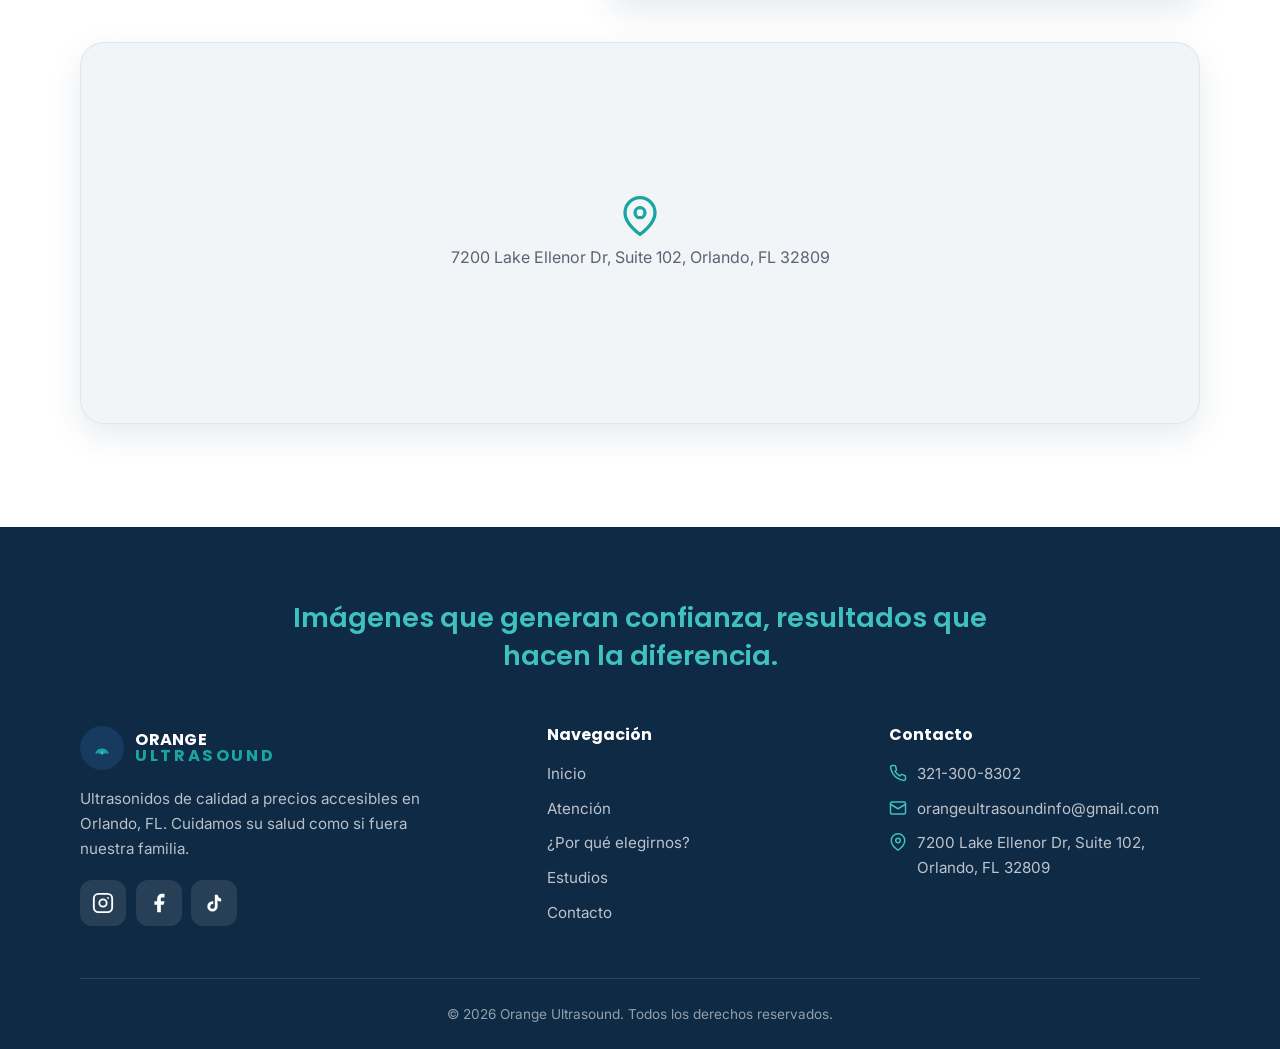
==== commit 5cce28d4: "Parte 8: idioma ES/EN, animaciones fade-in al scroll, README y pulido Co-Authored-By: Claude Opus 4." ====
--- a/index.html
+++ b/index.html
@@ -601,7 +601,7 @@
               <div class="form-grid">
                 <div class="field">
                   <label for="cf-name" data-i18n="contact.fName">Nombre</label>
-                  <input id="cf-name" name="name" type="text" autocomplete="name" required placeholder="Su nombre" />
+                  <input id="cf-name" name="name" type="text" autocomplete="name" required placeholder="Su nombre" data-i18n-ph="ph.name" />
                 </div>
                 <div class="field">
                   <label for="cf-phone" data-i18n="contact.fPhone">Teléfono</label>
@@ -609,7 +609,7 @@
                 </div>
                 <div class="field field--full">
                   <label for="cf-email" data-i18n="contact.fEmail">Correo electrónico</label>
-                  <input id="cf-email" name="email" type="email" autocomplete="email" placeholder="correo@ejemplo.com" />
+                  <input id="cf-email" name="email" type="email" autocomplete="email" placeholder="correo@ejemplo.com" data-i18n-ph="ph.email" />
                 </div>
                 <div class="field field--full">
                   <label for="cf-study" data-i18n="contact.fStudy">Estudio de interés</label>
@@ -629,7 +629,7 @@
                 </div>
                 <div class="field field--full">
                   <label for="cf-message" data-i18n="contact.fMsg">Mensaje</label>
-                  <textarea id="cf-message" name="message" placeholder="Cuéntenos en qué podemos ayudarle..."></textarea>
+                  <textarea id="cf-message" name="message" placeholder="Cuéntenos en qué podemos ayudarle..." data-i18n-ph="ph.message"></textarea>
                 </div>
               </div>
 
@@ -727,5 +727,6 @@
   </a>
 
   <script src="assets/js/main.js" defer></script>
+  <script src="assets/js/i18n.js" defer></script>
 </body>
 </html>
--- a/assets/css/styles.css
+++ b/assets/css/styles.css
@@ -762,6 +762,30 @@
 .wave-divider svg { display: block; width: 100%; height: auto; }
 
 /* ============================================================
+   Animaciones al hacer scroll (fade-in)
+   Sólo se ocultan si JS está activo (.anim-ready en <html>),
+   así el contenido siempre es visible sin JavaScript.
+   ============================================================ */
+.anim-ready [data-animate] {
+  opacity: 0;
+  transform: translateY(26px);
+  transition: opacity .7s var(--ease), transform .7s var(--ease);
+  will-change: opacity, transform;
+}
+.anim-ready [data-animate].is-visible {
+  opacity: 1;
+  transform: none;
+}
+/* Escalonado suave dentro de grids */
+.anim-ready .cards-grid > [data-animate].is-visible,
+.anim-ready .studies-grid > [data-animate].is-visible,
+.anim-ready .priority__items > [data-animate].is-visible { transition-delay: var(--stagger, 0ms); }
+
+@media (prefers-reduced-motion: reduce) {
+  .anim-ready [data-animate] { opacity: 1; transform: none; transition: none; }
+}
+
+/* ============================================================
    Responsive
    ============================================================ */
 @media (max-width: 900px) {
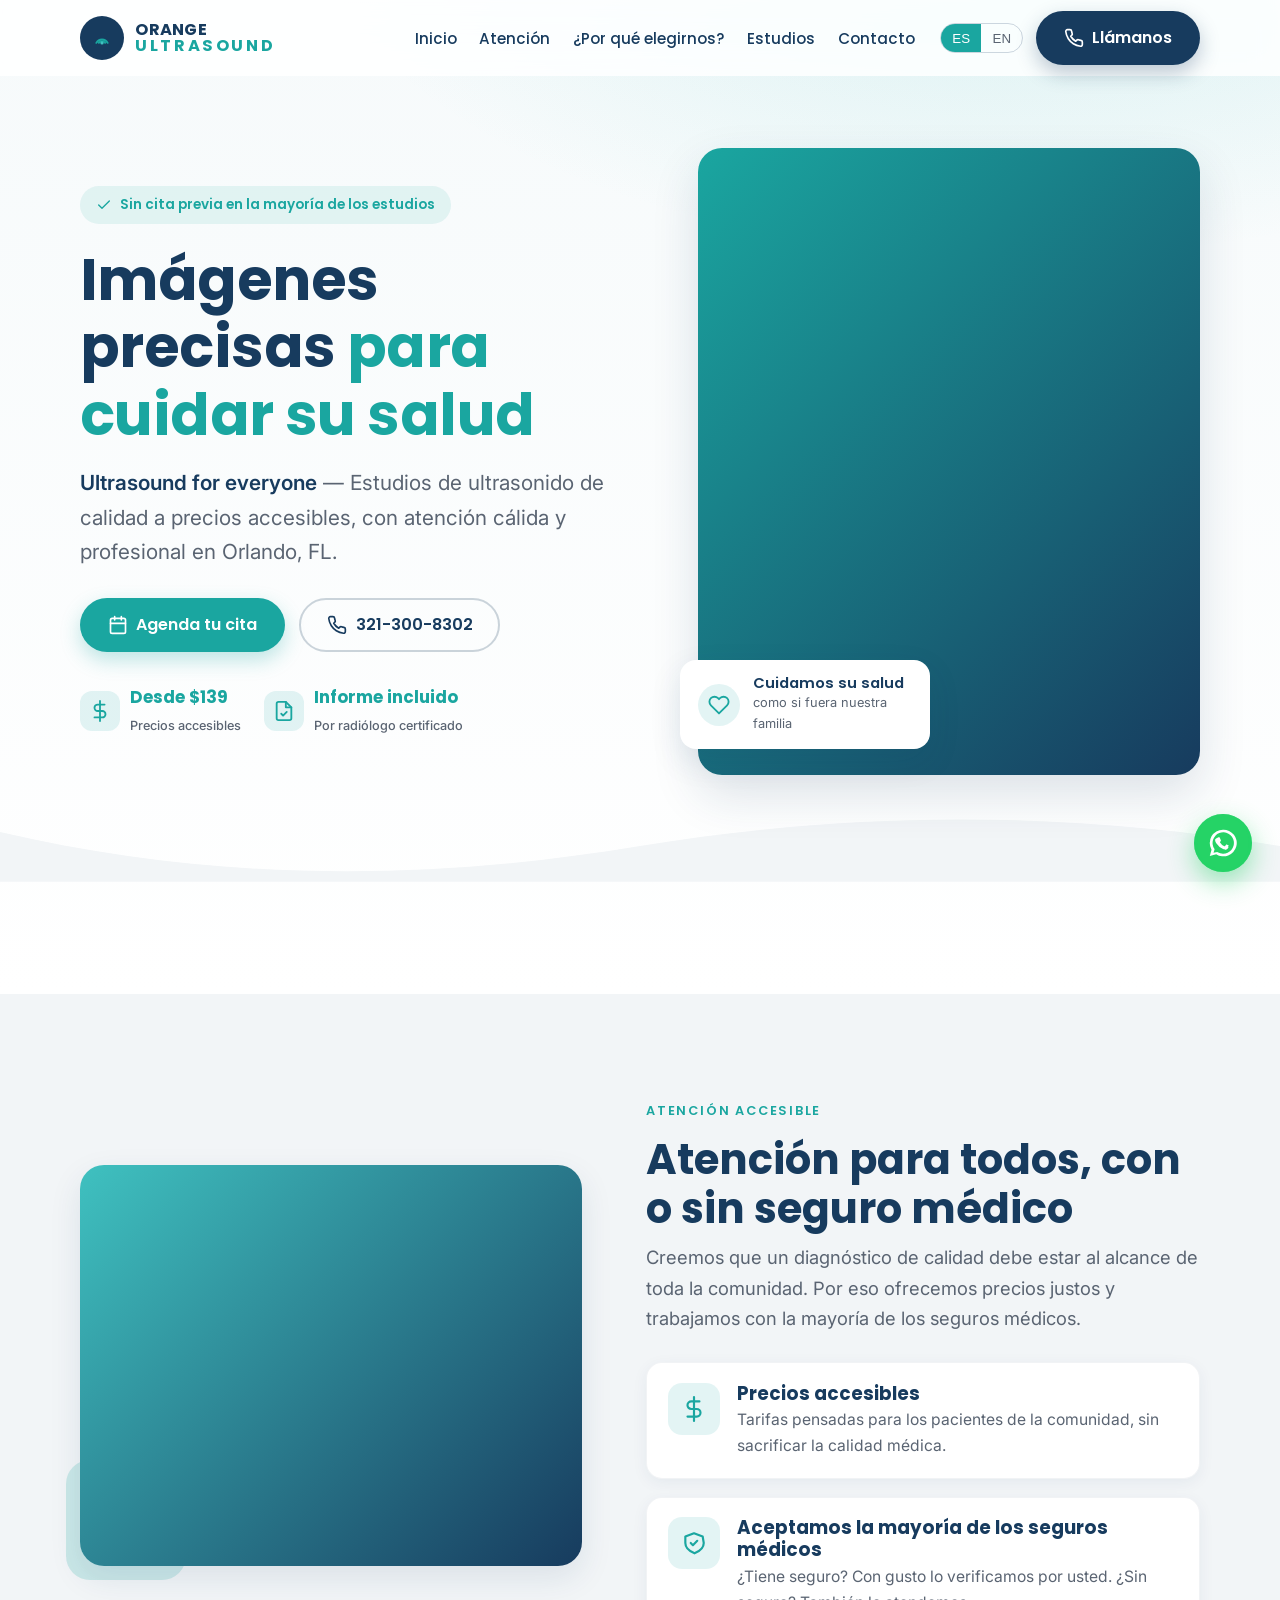
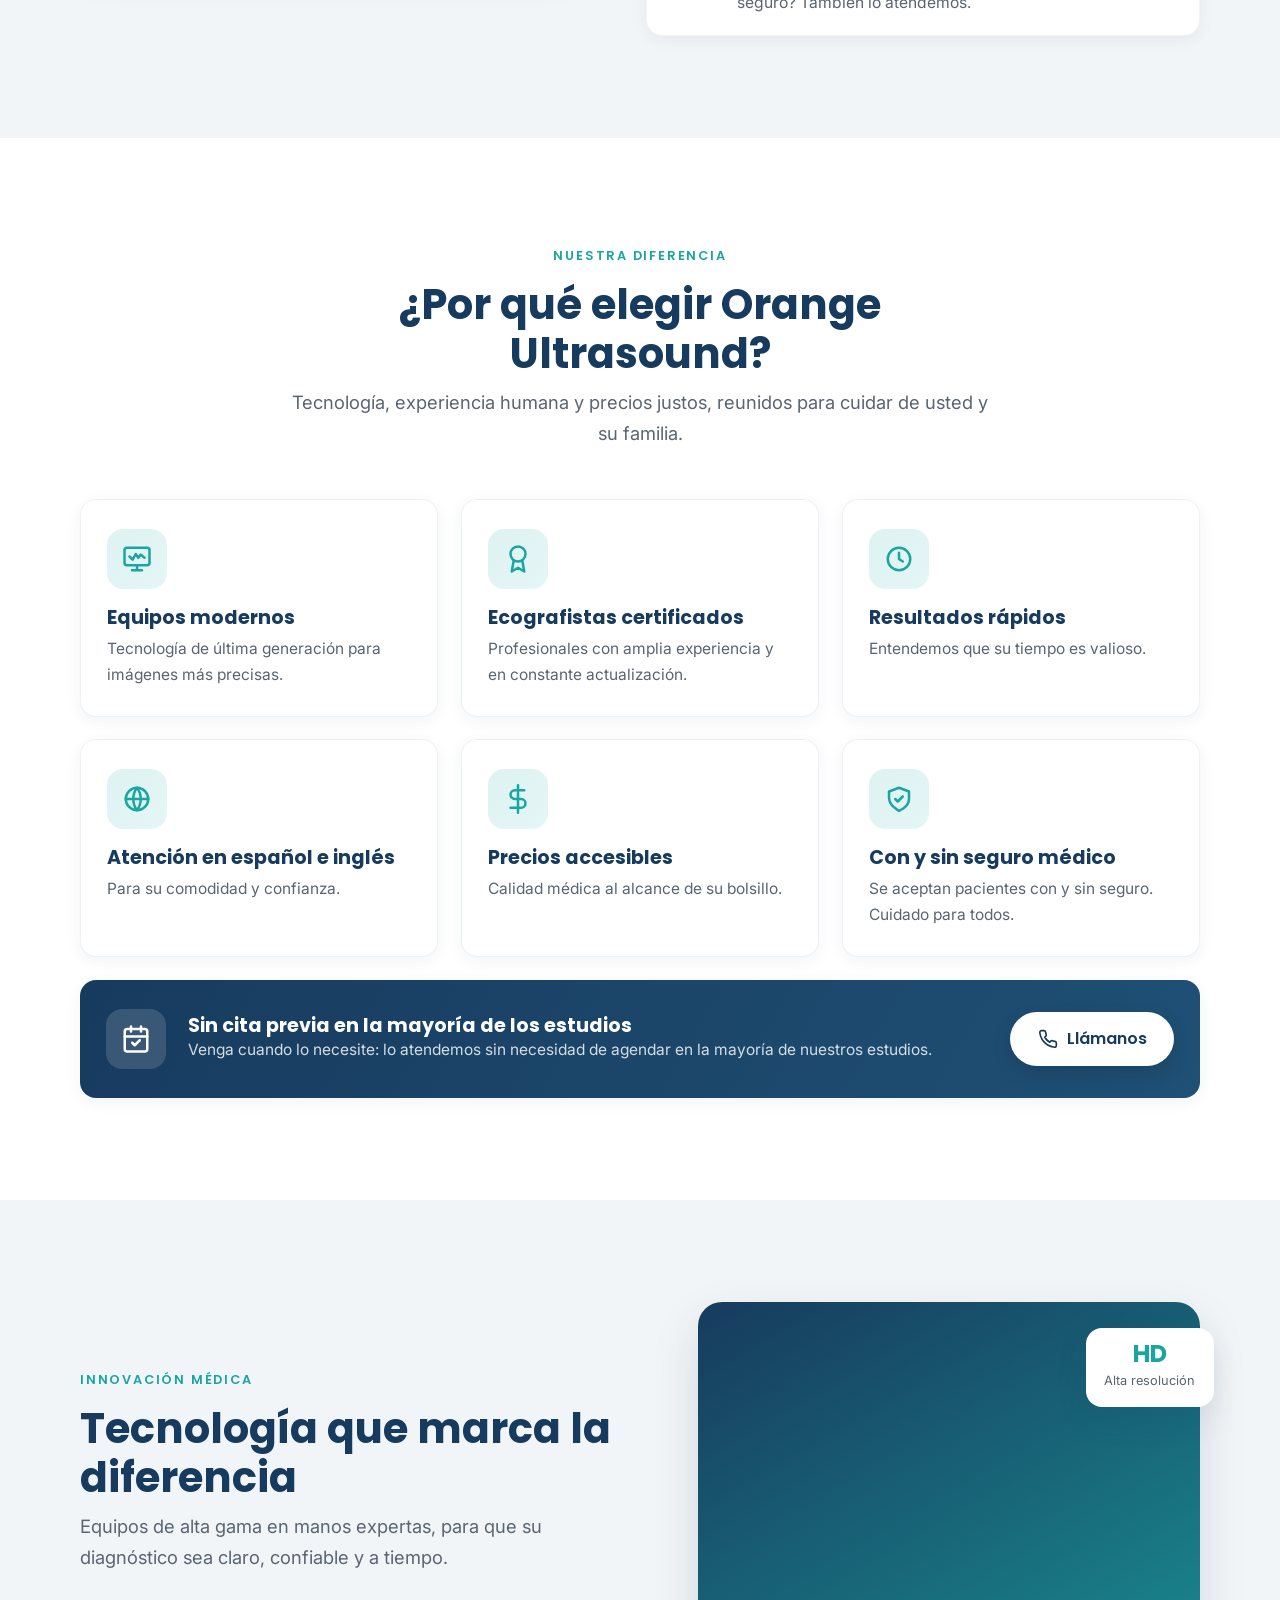
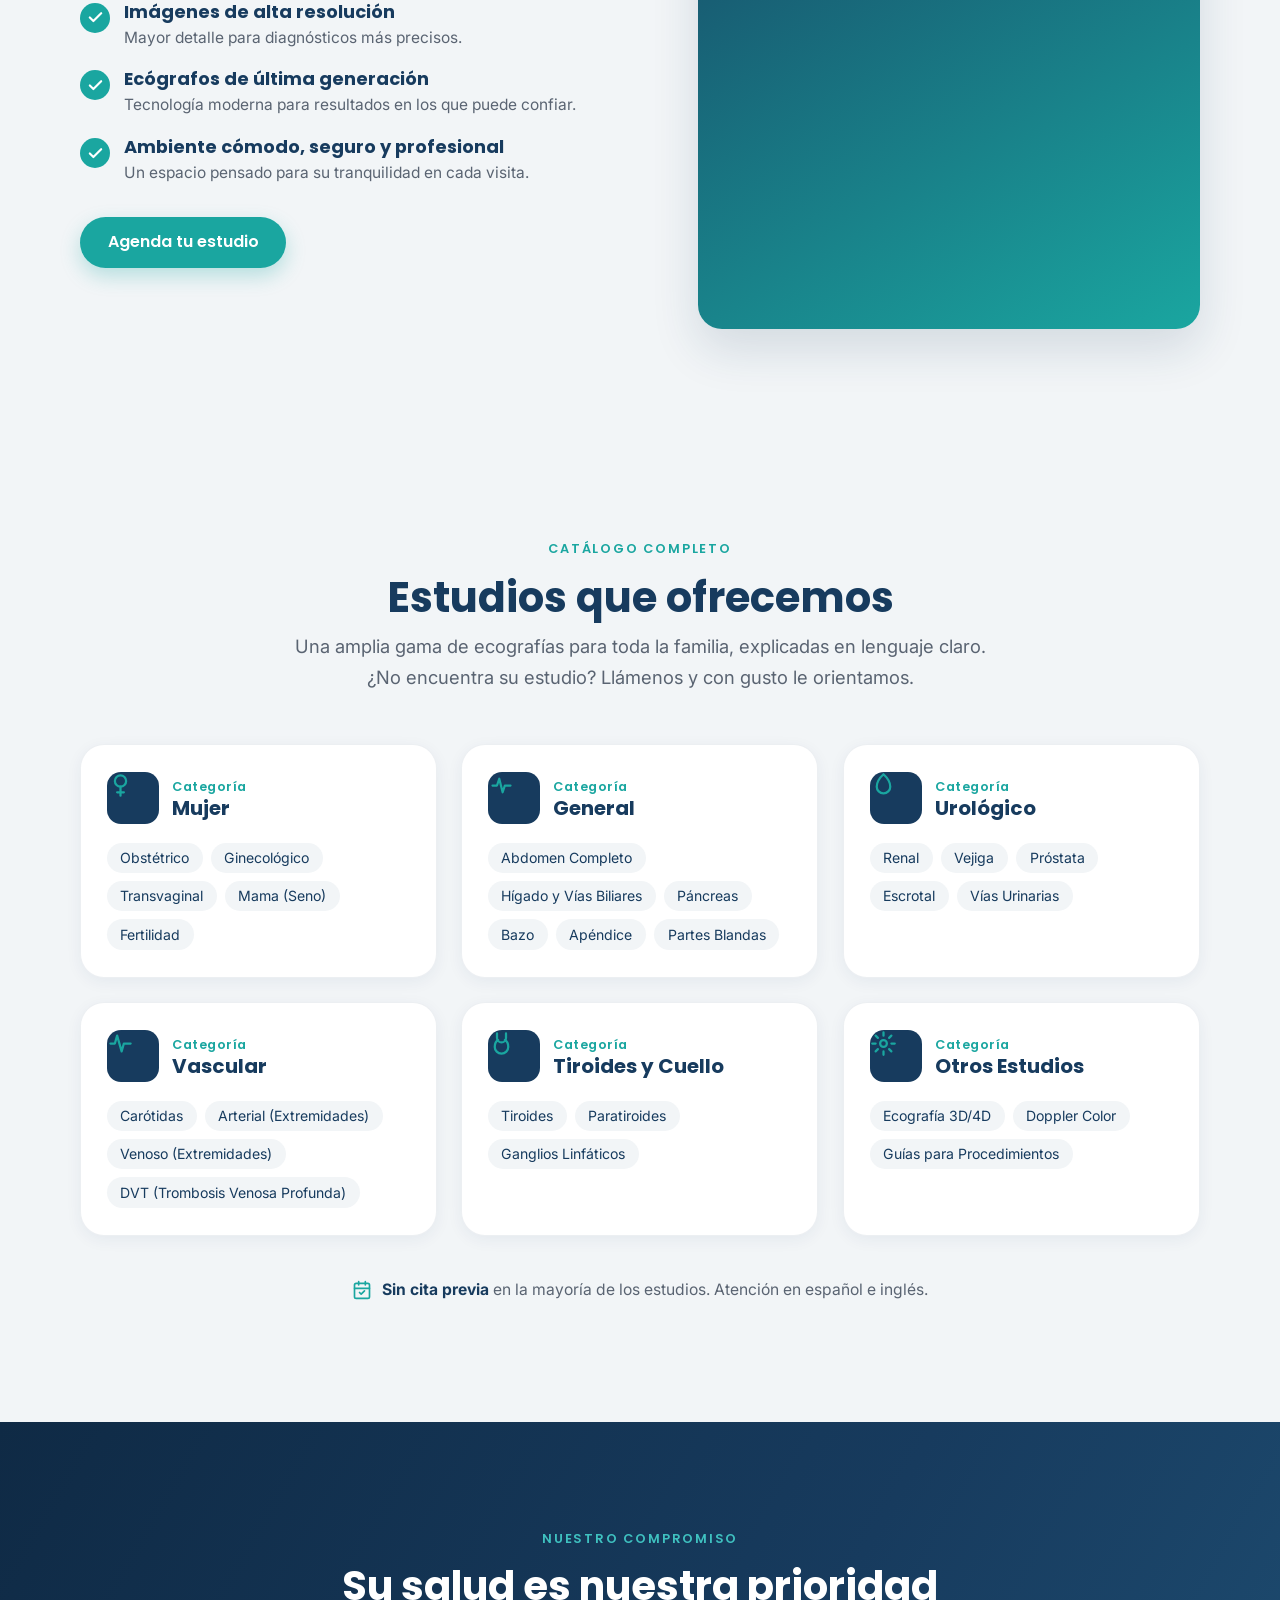
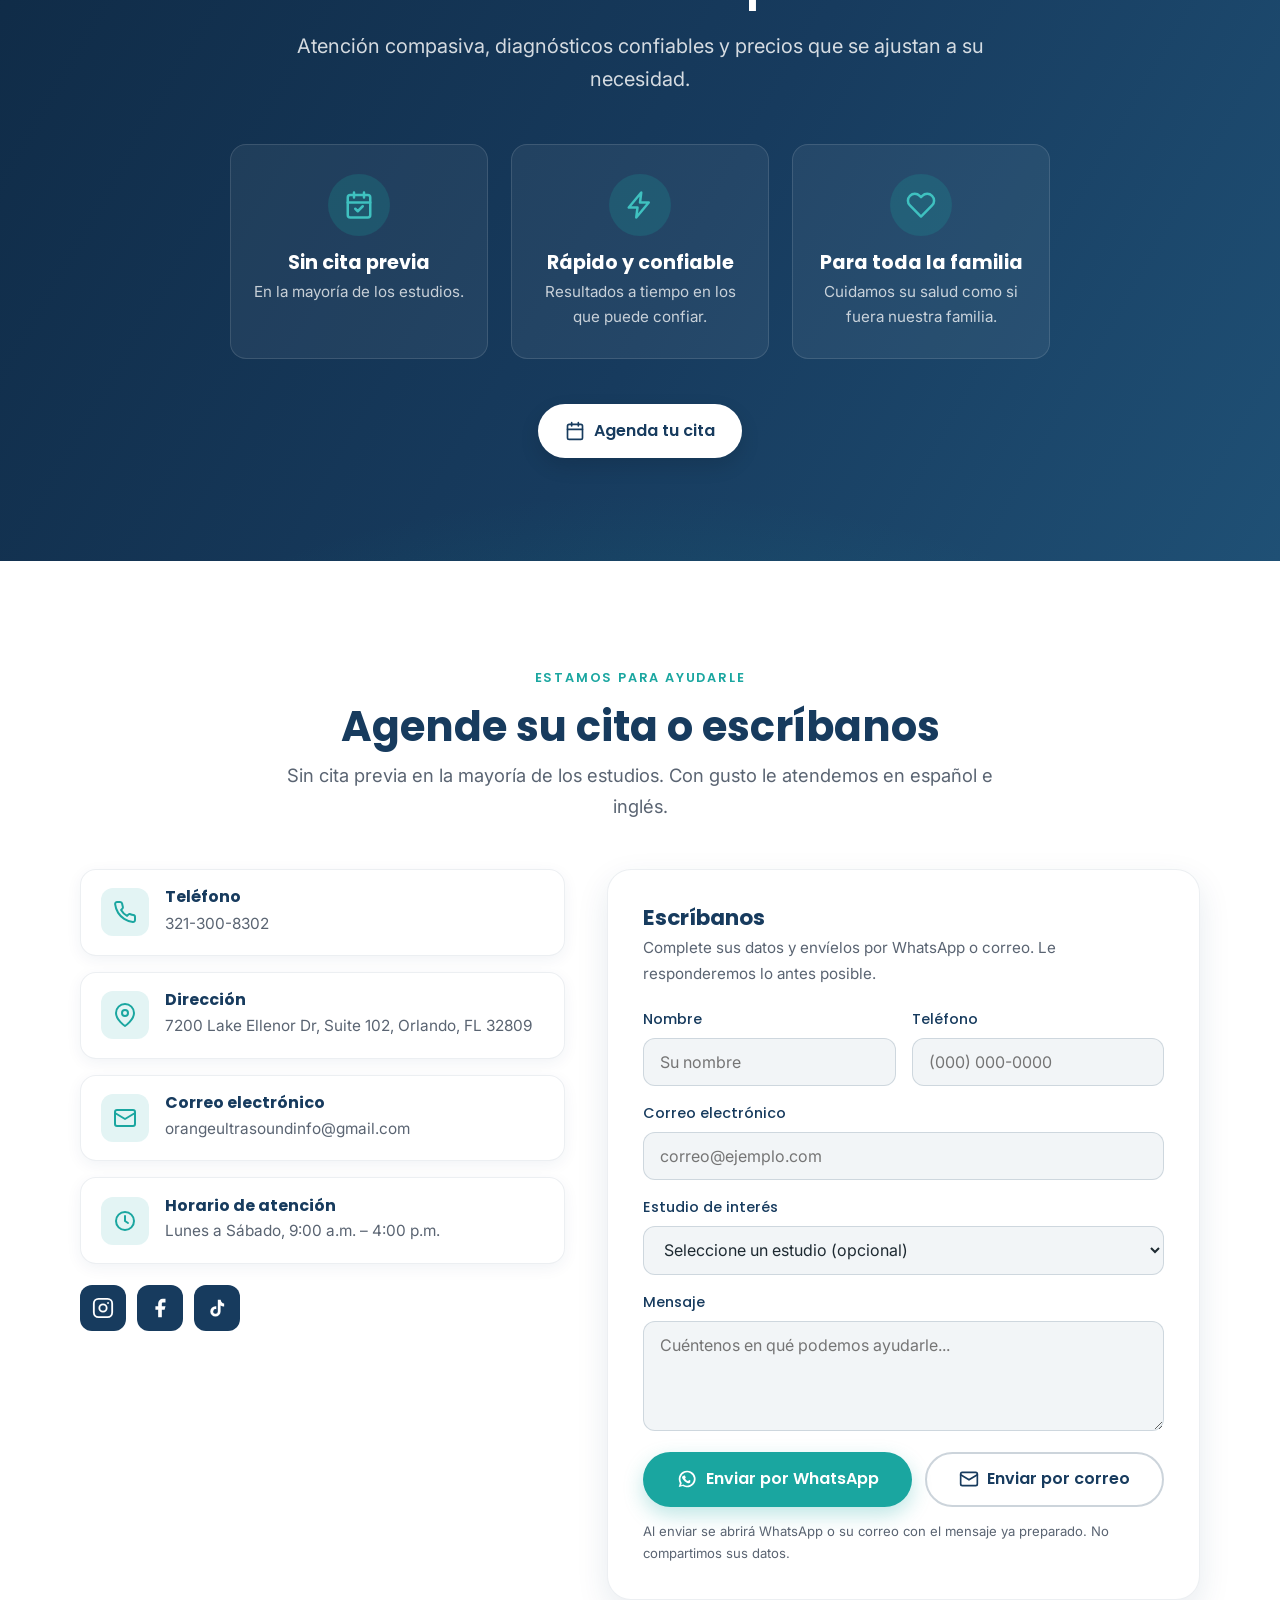
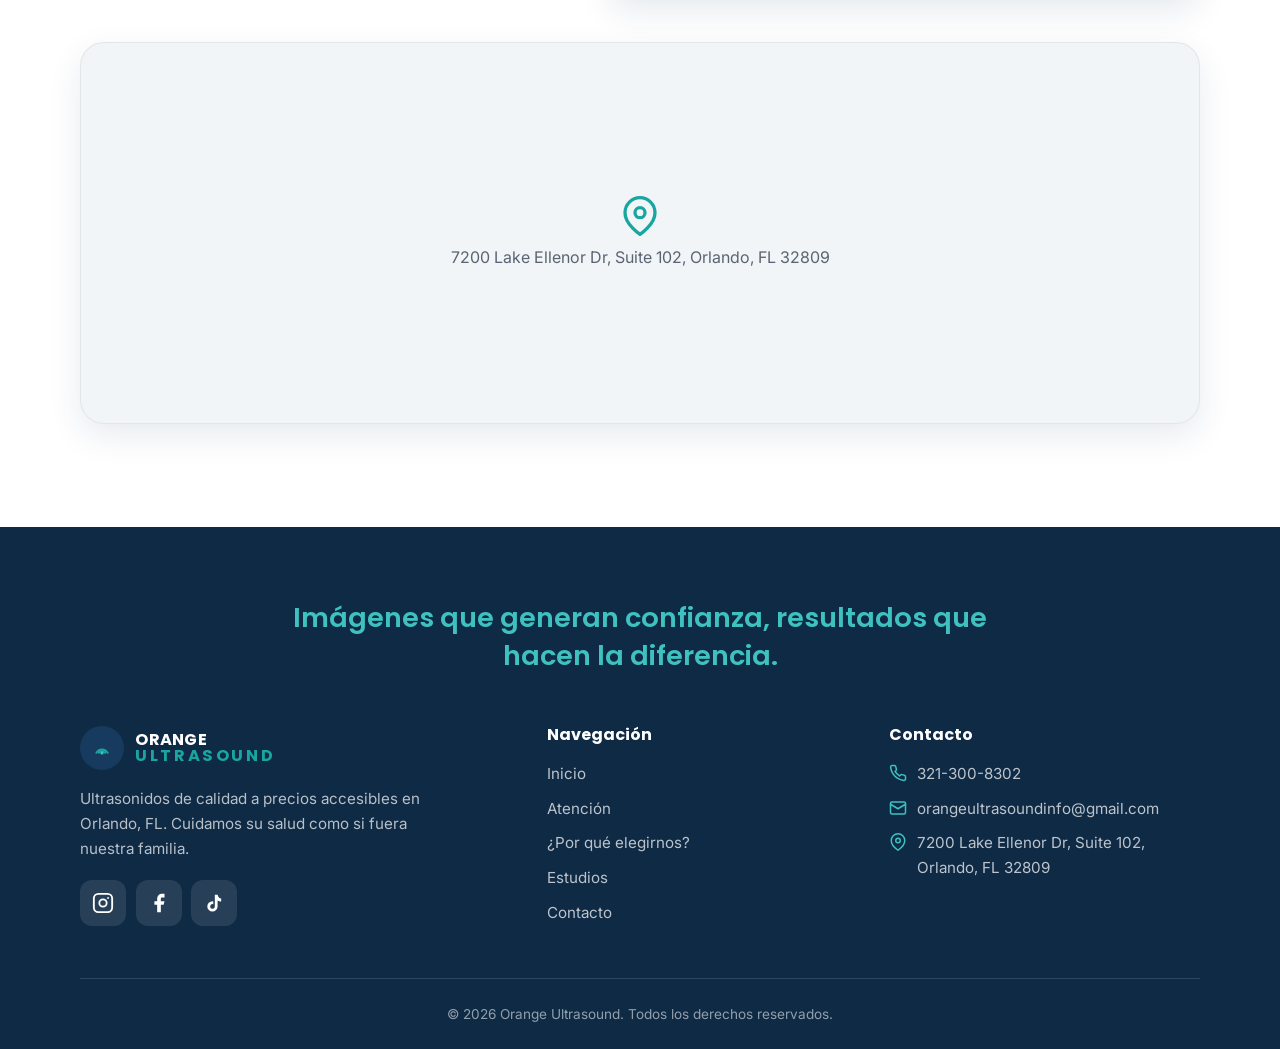
==== commit cee8fb40: "Actualiza horario de atencion: Lunes a Sabado, 9am-4pm (ES/EN + schema SEO) Co-Authored-By: Claude O" ====
--- a/index.html
+++ b/index.html
@@ -47,7 +47,13 @@
       "postalCode": "32809",
       "addressCountry": "US"
     },
-    "areaServed": "Orlando, FL"
+    "areaServed": "Orlando, FL",
+    "openingHoursSpecification": {
+      "@type": "OpeningHoursSpecification",
+      "dayOfWeek": ["Monday", "Tuesday", "Wednesday", "Thursday", "Friday", "Saturday"],
+      "opens": "09:00",
+      "closes": "16:00"
+    }
   }
   </script>
 </head>
@@ -575,7 +581,7 @@
               </span>
               <div class="info-item__body">
                 <h3 data-i18n="contact.hoursT">Horario de atención</h3>
-                <p data-i18n="contact.hoursP">Lunes a Viernes, horario a confirmar</p>
+                <p data-i18n="contact.hoursP">Lunes a Sábado, 9:00 a.m. – 4:00 p.m.</p>
               </div>
             </div>
 
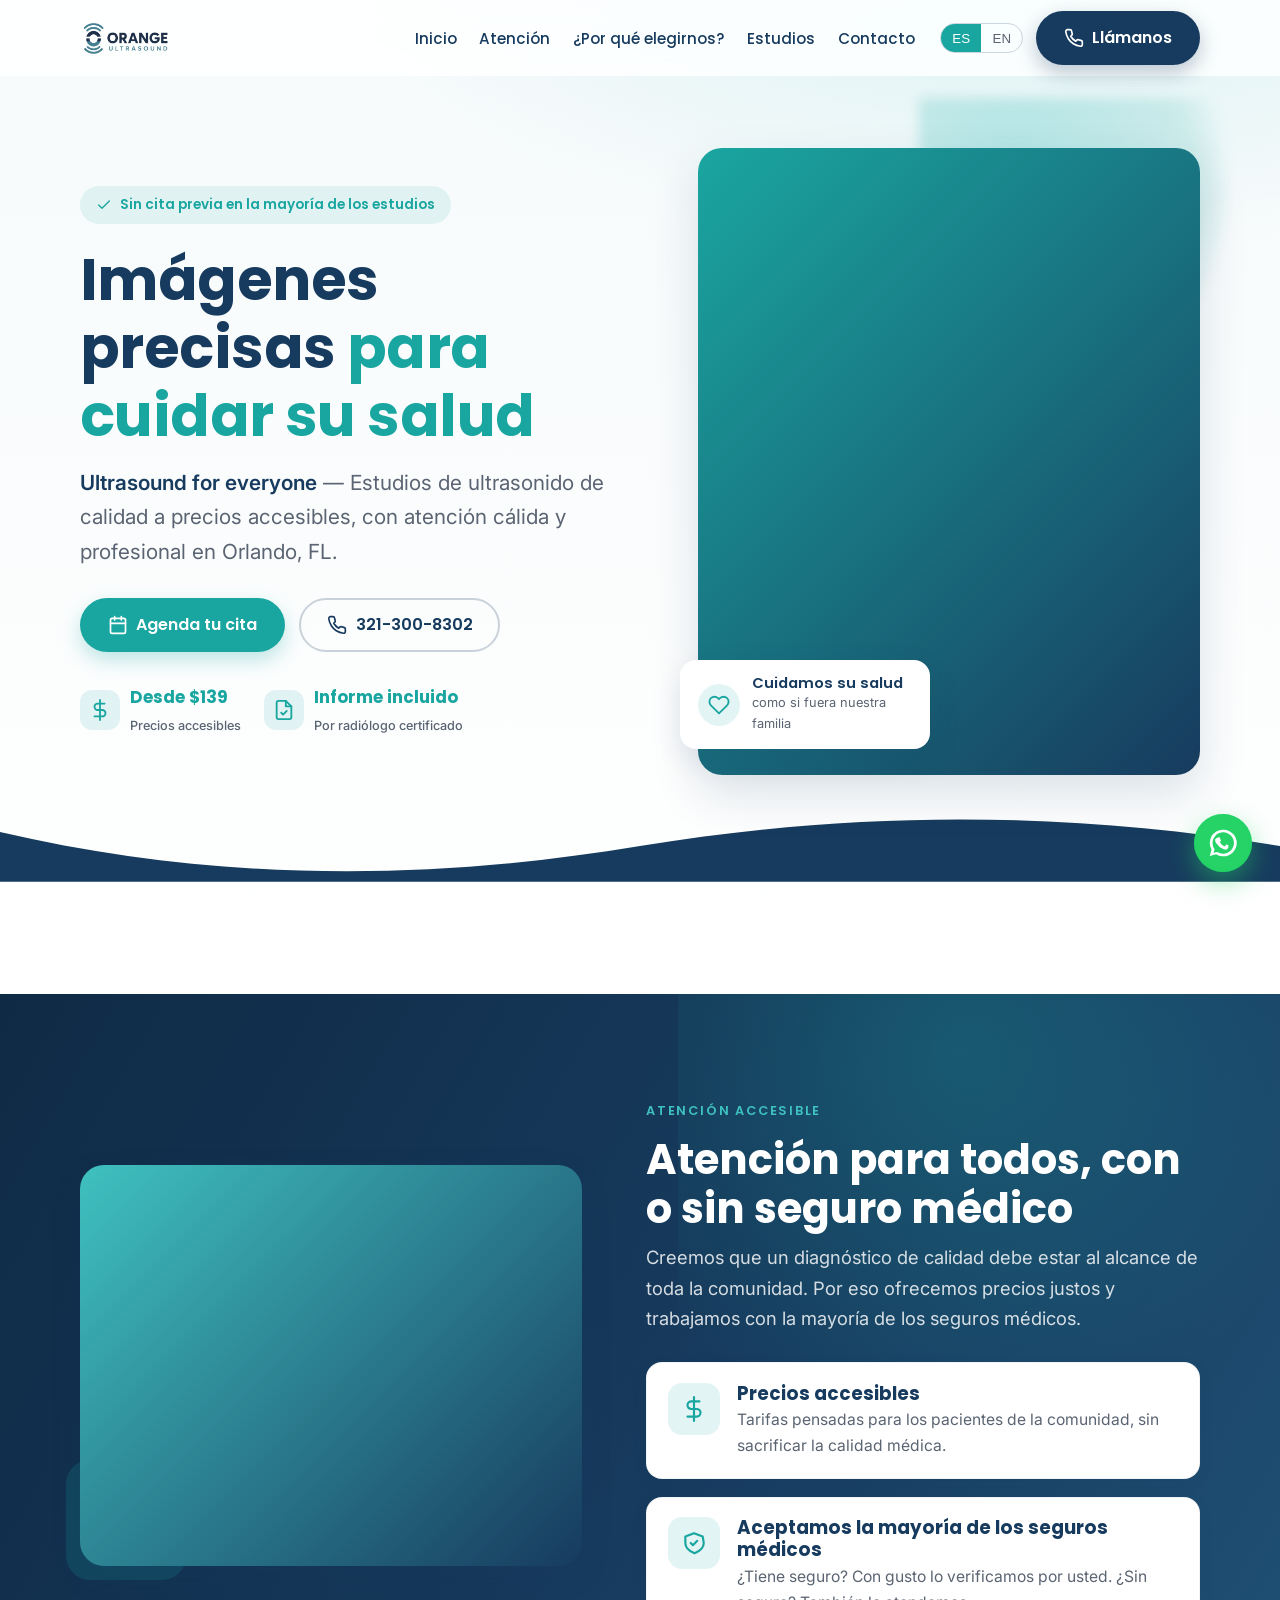
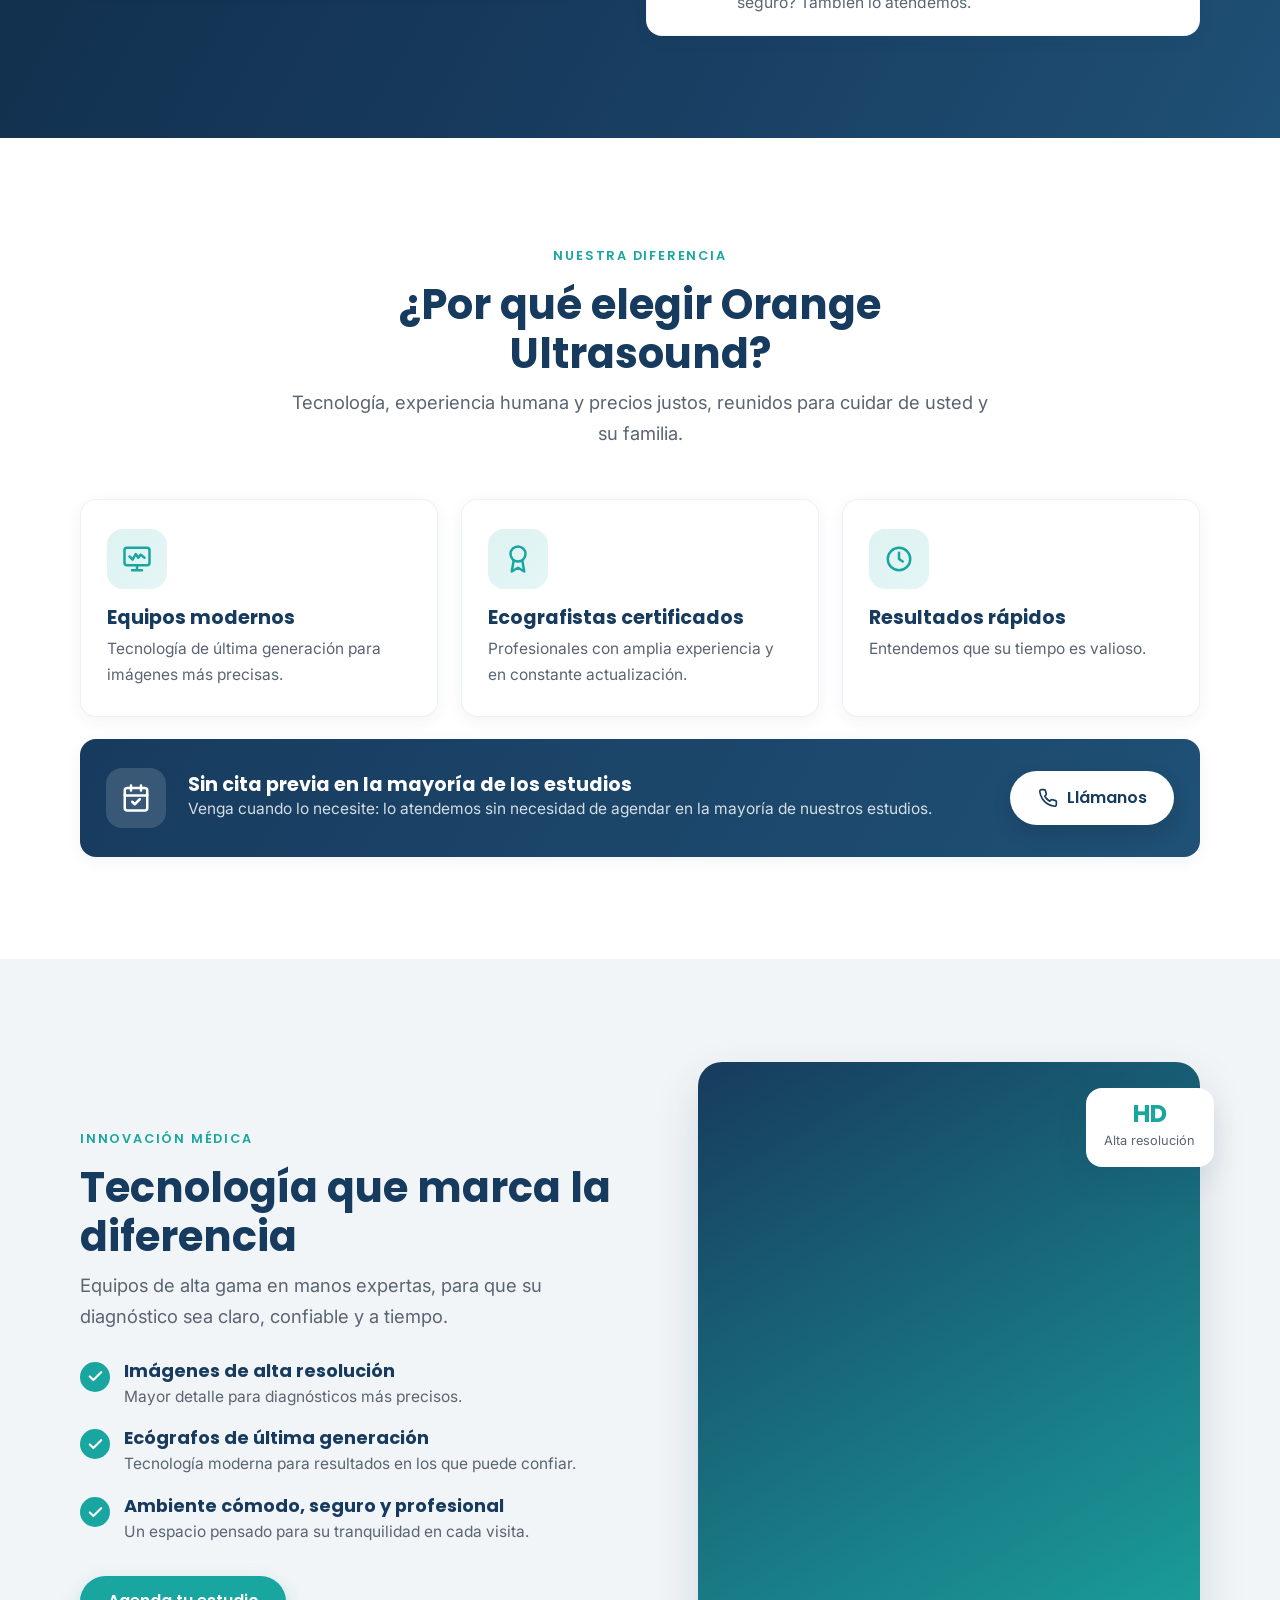
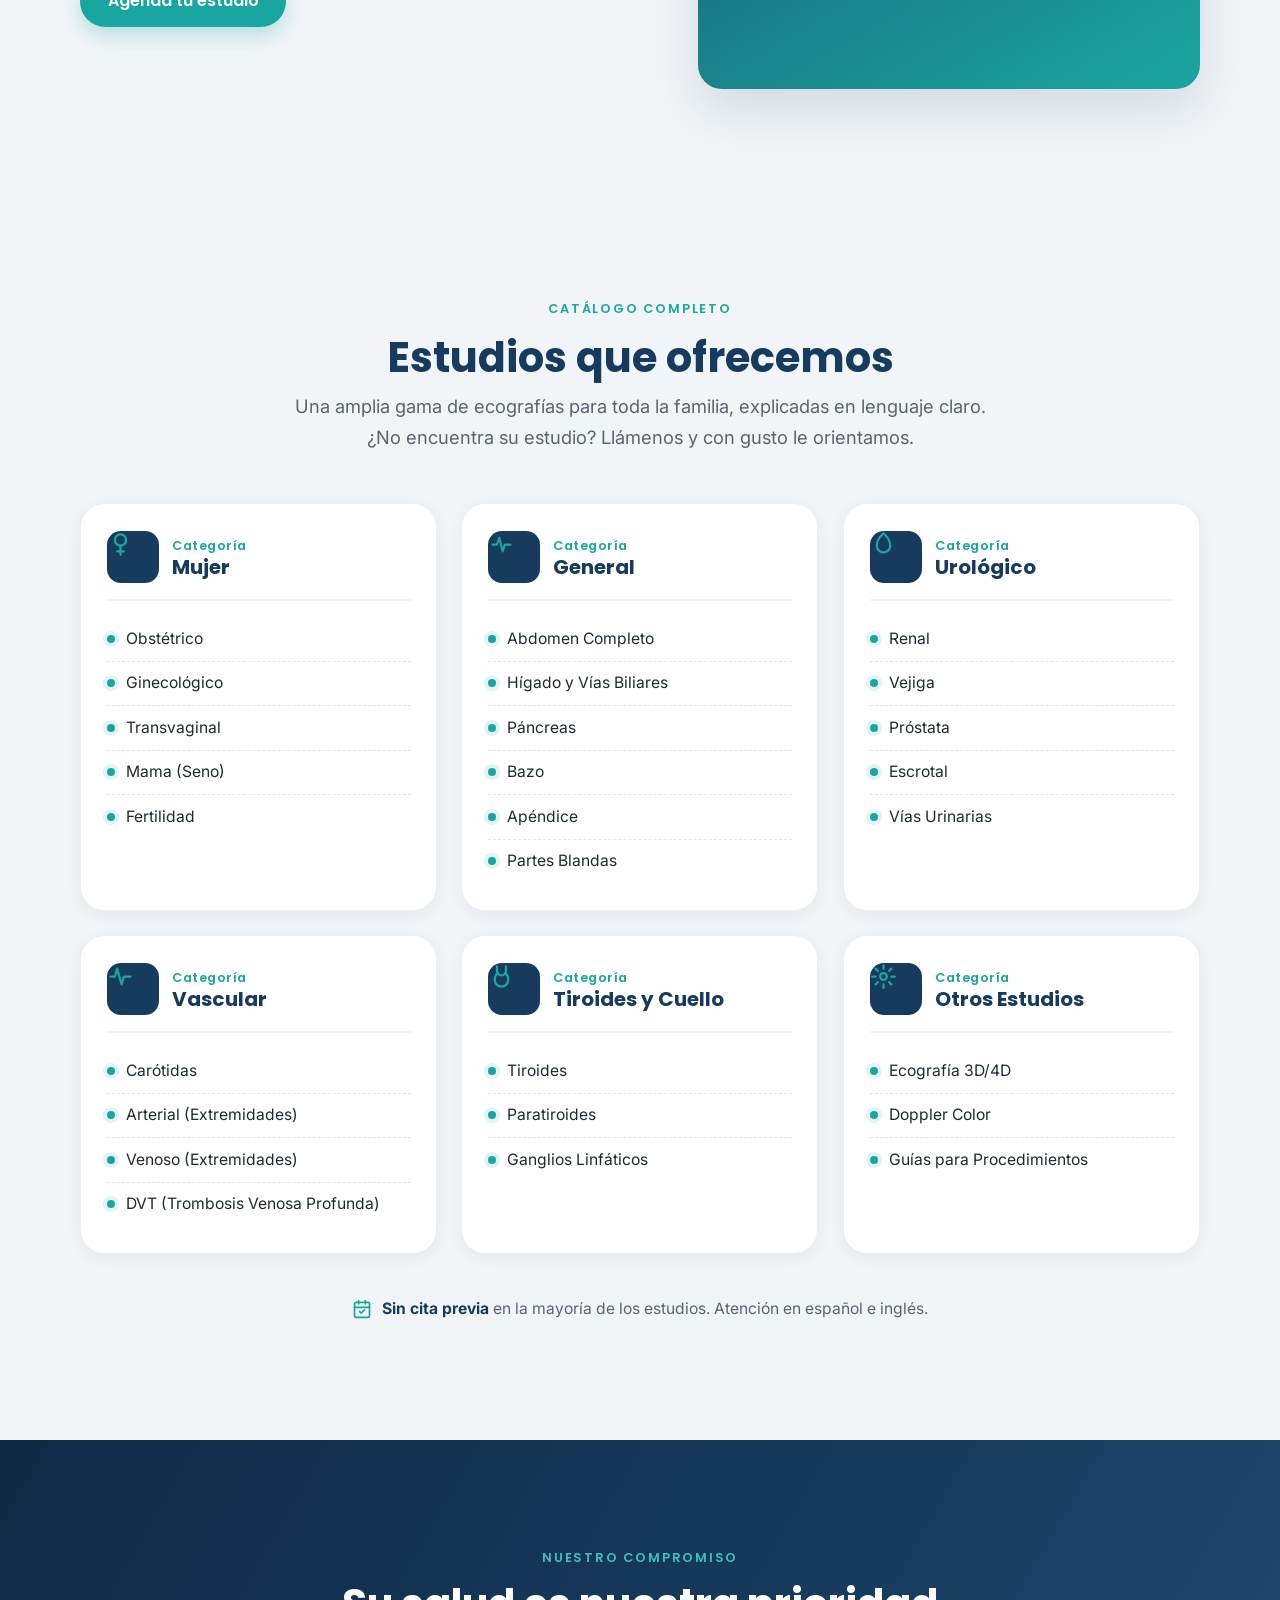
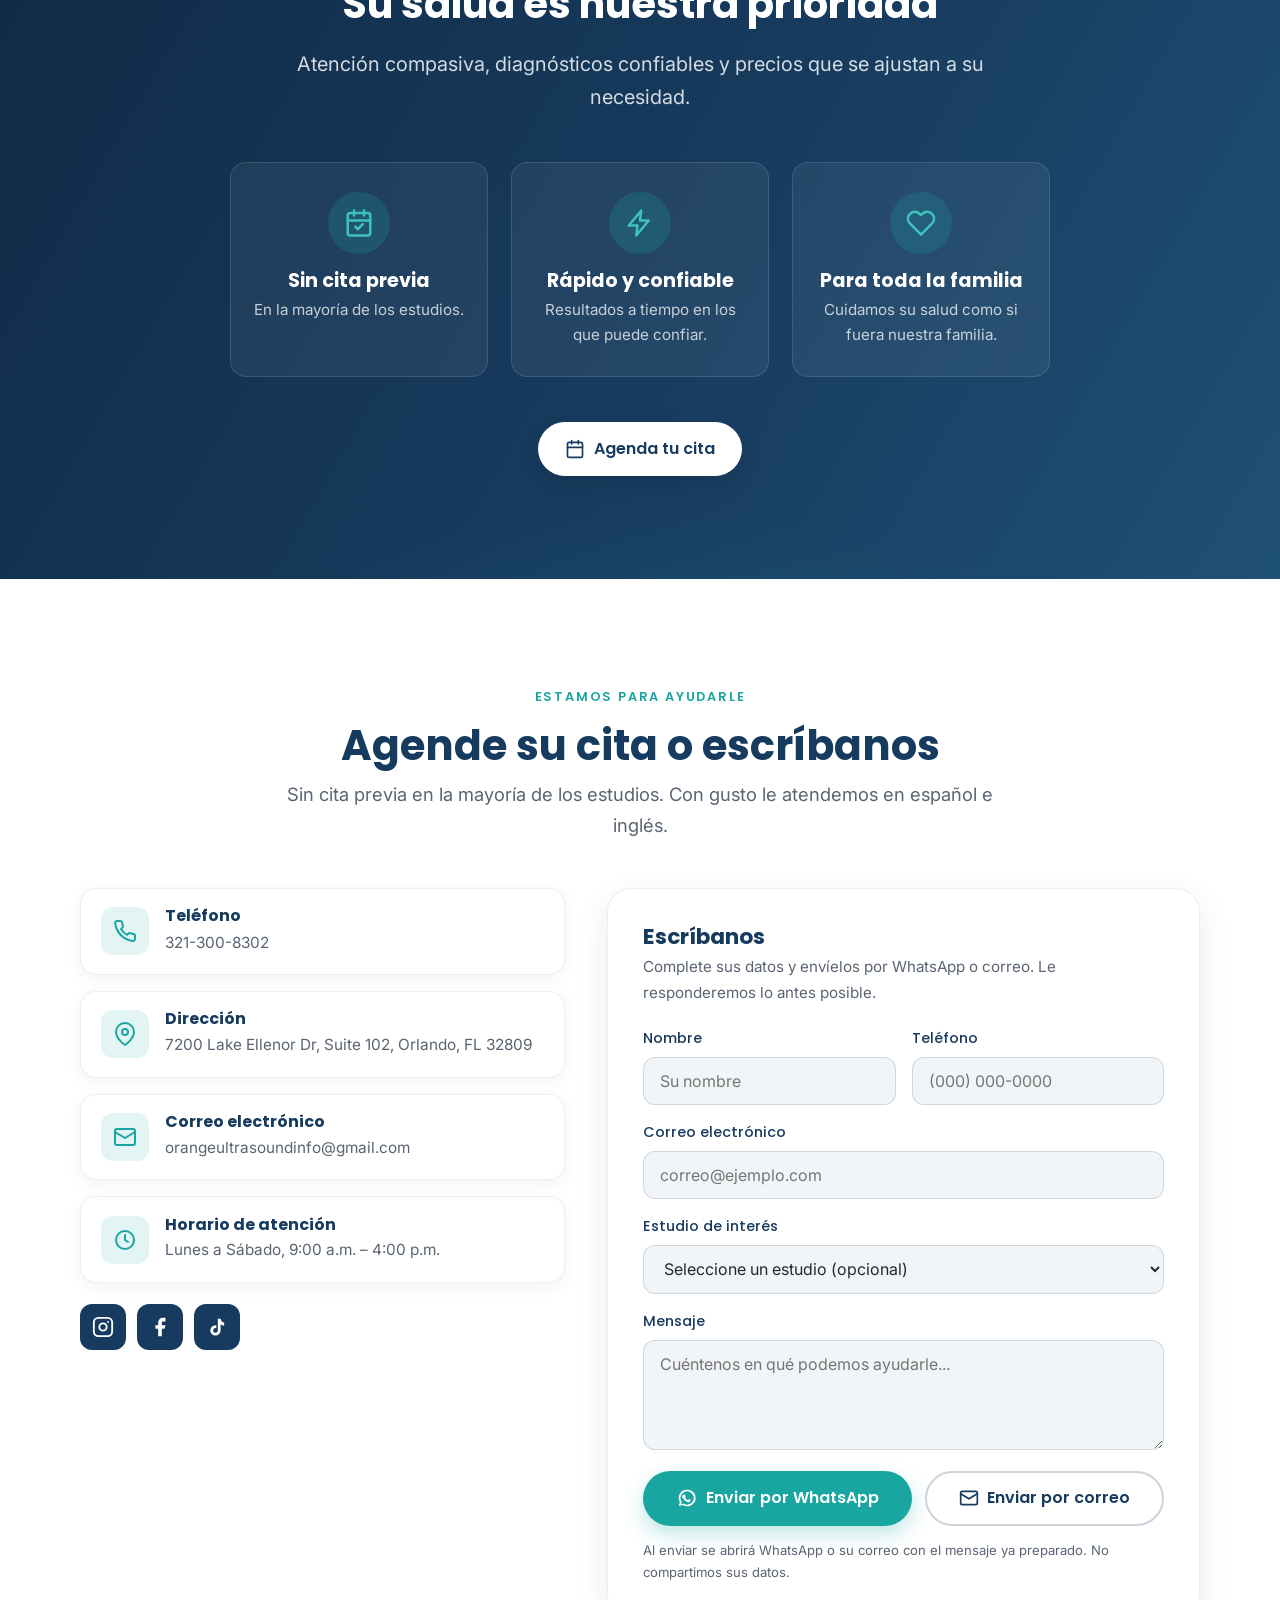
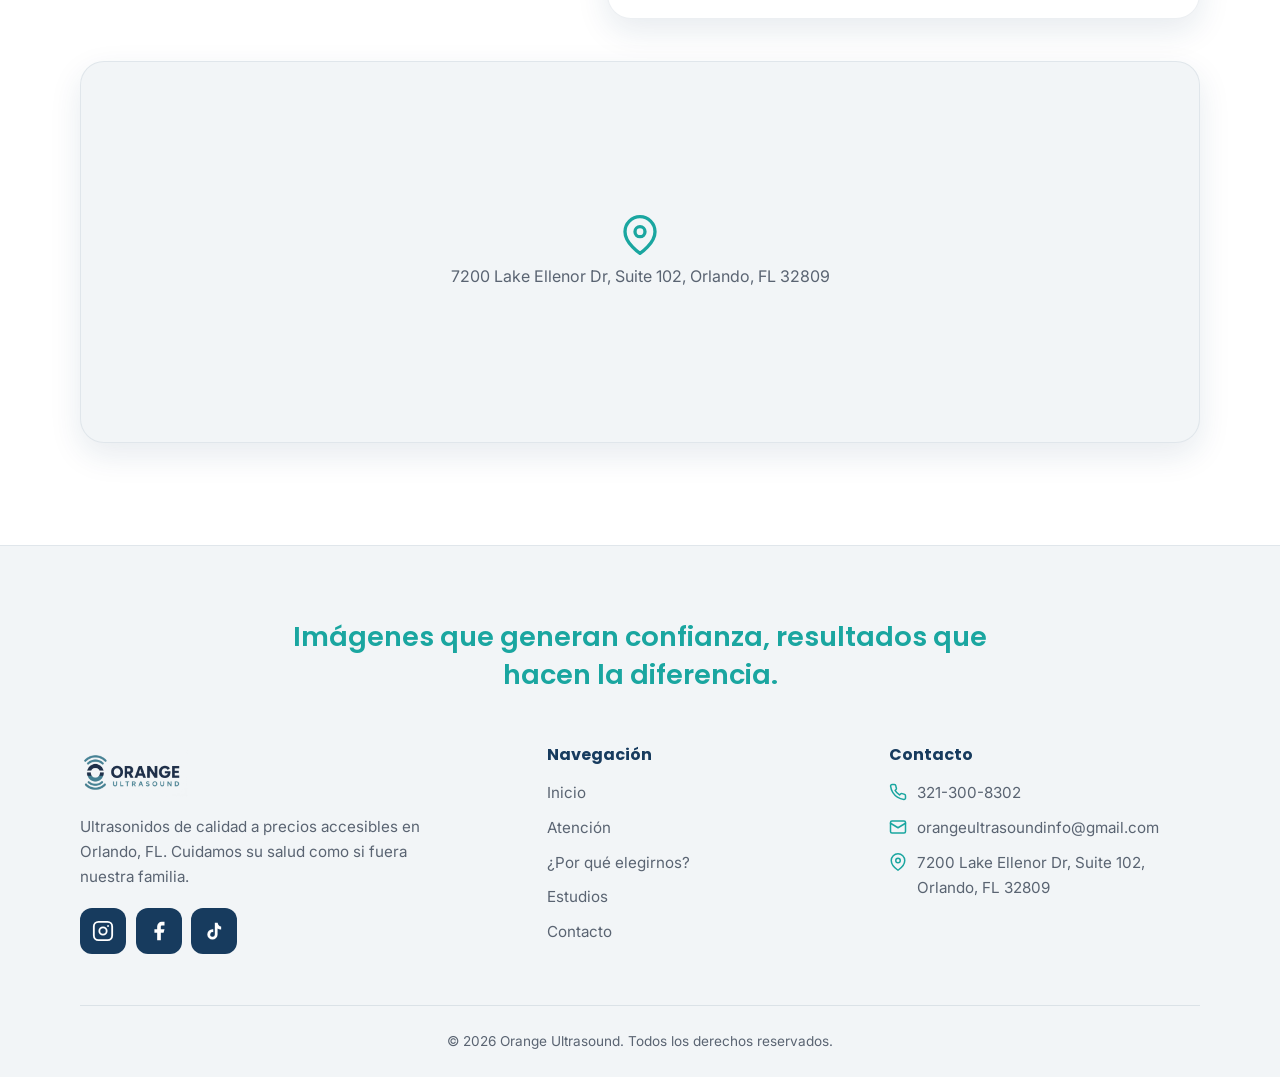
==== commit 20de9d19: "Rediseño: logo real (header/footer/splash), 'Atención' en azul, footer claro, catálogo con viñetas, " ====
--- a/index.html
+++ b/index.html
@@ -9,14 +9,29 @@
   <meta name="description" content="Orange Ultrasound: ecografías y ultrasonidos en Orlando, FL a precios accesibles desde $139. Atención bilingüe (español e inglés), sin cita previa en la mayoría de los estudios e informe por radiólogo certificado. Con o sin seguro médico." />
   <meta name="keywords" content="ultrasonido Orlando, ecografía Orlando, ultrasound Orlando FL, ecografía obstétrica, ecografía abdominal, ultrasonido sin seguro, Orange Ultrasound" />
   <meta name="theme-color" content="#173B5E" />
-  <link rel="canonical" href="https://orangeultrasound.com/" />
-
-  <!-- Open Graph -->
+  <link rel="canonical" href="https://orangeultrasound.dgp-link.com/" />
+
+  <!-- Open Graph (Facebook, WhatsApp, LinkedIn…) -->
   <meta property="og:type" content="website" />
   <meta property="og:site_name" content="Orange Ultrasound" />
+  <meta property="og:url" content="https://orangeultrasound.dgp-link.com/" />
   <meta property="og:title" content="Orange Ultrasound | Ecografías y Ultrasonidos en Orlando, FL" />
-  <meta property="og:description" content="Imágenes precisas para cuidar su salud. Ultrasonidos a precios accesibles, atención bilingüe y sin cita previa en Orlando, FL." />
+  <meta property="og:description" content="Imágenes precisas para cuidar su salud. Ultrasonidos a precios accesibles desde $139, atención bilingüe y sin cita previa en Orlando, FL." />
   <meta property="og:locale" content="es_US" />
+  <meta property="og:locale:alternate" content="en_US" />
+  <meta property="og:image" content="https://orangeultrasound.dgp-link.com/assets/img/og-image.png" />
+  <meta property="og:image:secure_url" content="https://orangeultrasound.dgp-link.com/assets/img/og-image.png" />
+  <meta property="og:image:type" content="image/png" />
+  <meta property="og:image:width" content="1200" />
+  <meta property="og:image:height" content="630" />
+  <meta property="og:image:alt" content="Orange Ultrasound — Imágenes precisas para cuidar su salud. Ecografías en Orlando, FL." />
+
+  <!-- Twitter Card -->
+  <meta name="twitter:card" content="summary_large_image" />
+  <meta name="twitter:title" content="Orange Ultrasound | Ecografías y Ultrasonidos en Orlando, FL" />
+  <meta name="twitter:description" content="Ultrasonidos a precios accesibles desde $139, atención bilingüe y sin cita previa en Orlando, FL." />
+  <meta name="twitter:image" content="https://orangeultrasound.dgp-link.com/assets/img/og-image.png" />
+  <meta name="twitter:image:alt" content="Orange Ultrasound — Imágenes precisas para cuidar su salud." />
 
   <!-- Favicon -->
   <link rel="icon" type="image/svg+xml" href="assets/img/favicon.svg" />
@@ -35,7 +50,8 @@
     "@context": "https://schema.org",
     "@type": "MedicalBusiness",
     "name": "Orange Ultrasound",
-    "image": "https://orangeultrasound.com/assets/img/favicon.svg",
+    "url": "https://orangeultrasound.dgp-link.com/",
+    "image": "https://orangeultrasound.dgp-link.com/assets/img/og-image.png",
     "telephone": "+1-321-300-8302",
     "email": "orangeultrasoundinfo@gmail.com",
     "priceRange": "$$",
@@ -48,6 +64,11 @@
       "addressCountry": "US"
     },
     "areaServed": "Orlando, FL",
+    "sameAs": [
+      "https://www.instagram.com/orangeultrasound",
+      "https://www.facebook.com/share/1BNUEbY9c7/",
+      "https://www.tiktok.com/@orange.ultrasound"
+    ],
     "openingHoursSpecification": {
       "@type": "OpeningHoursSpecification",
       "dayOfWeek": ["Monday", "Tuesday", "Wednesday", "Thursday", "Friday", "Saturday"],
@@ -59,23 +80,22 @@
 </head>
 <body>
 
+  <!-- ============================ SPLASH / PANTALLA DE CARGA ============================ -->
+  <!-- Se muestra ~1s y se desvanece. Para usar el logo real:
+       reemplaza el bloque .splash__inner por:
+       <div class="splash__inner"><img class="splash__img" src="assets/img/TU-LOGO.png" alt="Orange Ultrasound" /></div> -->
+  <div class="splash" id="splash" role="status" aria-label="Cargando Orange Ultrasound">
+    <div class="splash__inner">
+      <img class="splash__img" src="assets/img/logo.png" alt="Orange Ultrasound" width="720" height="344" />
+      <span class="splash__bar" aria-hidden="true"></span>
+    </div>
+  </div>
+
   <!-- ============================ HEADER ============================ -->
   <header class="site-header" id="site-header">
     <div class="container">
       <a class="brand" href="#inicio" aria-label="Orange Ultrasound — inicio">
-        <span class="brand__mark" aria-hidden="true">
-          <svg viewBox="0 0 64 64" fill="none">
-            <g stroke="#1AA6A0" stroke-width="4.5" stroke-linecap="round">
-              <path d="M18 44 a16 16 0 0 1 28 0"/>
-              <path d="M24 44 a10 10 0 0 1 16 0"/>
-            </g>
-            <circle cx="32" cy="44" r="4" fill="#3FC1C0"/>
-          </svg>
-        </span>
-        <span class="brand__text">
-          <span class="brand__top">ORANGE</span>
-          <span class="brand__bottom">ULTRASOUND</span>
-        </span>
+        <img class="brand__logo" src="assets/img/logo.png" alt="Orange Ultrasound" width="720" height="344" />
       </a>
 
       <nav class="nav" aria-label="Navegación principal">
@@ -109,22 +129,22 @@
     <section class="hero" id="inicio">
       <div class="container hero__grid">
         <div class="hero__content">
-          <span class="hero__badge">
+          <span class="hero__badge" data-animate>
             <svg viewBox="0 0 24 24" fill="none" stroke="currentColor" stroke-width="2" stroke-linecap="round" stroke-linejoin="round"><path d="M20 6L9 17l-5-5"/></svg>
             <span data-i18n="hero.badge">Sin cita previa en la mayoría de los estudios</span>
           </span>
 
-          <h1 class="hero__title">
+          <h1 class="hero__title" data-animate>
             <span data-i18n="hero.titleA">Imágenes precisas</span>
             <span class="accent" data-i18n="hero.titleB">para cuidar su salud</span>
           </h1>
 
-          <p class="hero__subtitle">
+          <p class="hero__subtitle" data-animate>
             <strong data-i18n="hero.subA">Ultrasound for everyone</strong>
             <span data-i18n="hero.subB"> — Estudios de ultrasonido de calidad a precios accesibles, con atención cálida y profesional en Orlando, FL.</span>
           </p>
 
-          <div class="hero__actions">
+          <div class="hero__actions" data-animate>
             <a class="btn" href="#contacto">
               <svg viewBox="0 0 24 24" fill="none" stroke="currentColor" stroke-width="2" stroke-linecap="round" stroke-linejoin="round"><rect x="3" y="4" width="18" height="18" rx="2"/><path d="M16 2v4M8 2v4M3 10h18"/></svg>
               <span data-i18n="hero.ctaBook">Agenda tu cita</span>
@@ -135,7 +155,7 @@
             </a>
           </div>
 
-          <div class="hero__highlights">
+          <div class="hero__highlights" data-animate>
             <div class="hero__highlight">
               <span class="hero__highlight-icon">
                 <svg viewBox="0 0 24 24" fill="none" stroke="currentColor" stroke-width="2" stroke-linecap="round" stroke-linejoin="round"><line x1="12" y1="1" x2="12" y2="23"/><path d="M17 5H9.5a3.5 3.5 0 0 0 0 7h5a3.5 3.5 0 0 1 0 7H6"/></svg>
@@ -157,7 +177,7 @@
           </div>
         </div>
 
-        <div class="hero__media">
+        <div class="hero__media" data-animate="right">
           <span class="hero__blob" aria-hidden="true"></span>
           <div class="hero__image-wrap">
             <img
@@ -181,7 +201,7 @@
       <!-- Separador de ola -->
       <div class="wave-divider" aria-hidden="true">
         <svg viewBox="0 0 1440 120" preserveAspectRatio="none">
-          <path fill="#F2F5F7" d="M0,64 C240,120 480,120 720,80 C960,40 1200,40 1440,80 L1440,120 L0,120 Z"></path>
+          <path fill="#173B5E" d="M0,64 C240,120 480,120 720,80 C960,40 1200,40 1440,80 L1440,120 L0,120 Z"></path>
         </svg>
       </div>
     </section>
@@ -189,7 +209,7 @@
     <!-- ==================== ATENCIÓN PARA TODOS ==================== -->
     <section class="section care" id="atencion">
       <div class="container care__grid">
-        <div class="care__media" data-animate>
+        <div class="care__media" data-animate="left">
           <div class="care__image-wrap">
             <img
               src="https://images.unsplash.com/photo-1609220136736-443140cffec6?auto=format&fit=crop&w=800&q=80"
@@ -265,30 +285,6 @@
             <p data-i18n="why.c3p">Entendemos que su tiempo es valioso.</p>
           </article>
 
-          <article class="icon-card" data-animate>
-            <span class="icon-card__icon" aria-hidden="true">
-              <svg viewBox="0 0 24 24" fill="none" stroke="currentColor" stroke-width="2" stroke-linecap="round" stroke-linejoin="round"><circle cx="12" cy="12" r="9"/><path d="M3 12h18M12 3a15 15 0 0 1 0 18M12 3a15 15 0 0 0 0 18"/></svg>
-            </span>
-            <h3 data-i18n="why.c4t">Atención en español e inglés</h3>
-            <p data-i18n="why.c4p">Para su comodidad y confianza.</p>
-          </article>
-
-          <article class="icon-card" data-animate>
-            <span class="icon-card__icon" aria-hidden="true">
-              <svg viewBox="0 0 24 24" fill="none" stroke="currentColor" stroke-width="2" stroke-linecap="round" stroke-linejoin="round"><line x1="12" y1="1" x2="12" y2="23"/><path d="M17 5H9.5a3.5 3.5 0 0 0 0 7h5a3.5 3.5 0 0 1 0 7H6"/></svg>
-            </span>
-            <h3 data-i18n="why.c5t">Precios accesibles</h3>
-            <p data-i18n="why.c5p">Calidad médica al alcance de su bolsillo.</p>
-          </article>
-
-          <article class="icon-card" data-animate>
-            <span class="icon-card__icon" aria-hidden="true">
-              <svg viewBox="0 0 24 24" fill="none" stroke="currentColor" stroke-width="2" stroke-linecap="round" stroke-linejoin="round"><path d="M12 3l8 3v6c0 5-3.5 7.5-8 9.5C7.5 18.5 4 16 4 11V6z"/><path d="M9 12l2 2 4-4"/></svg>
-            </span>
-            <h3 data-i18n="why.c6t">Con y sin seguro médico</h3>
-            <p data-i18n="why.c6p">Se aceptan pacientes con y sin seguro. Cuidado para todos.</p>
-          </article>
-
           <article class="icon-card icon-card--wide" data-animate>
             <span class="icon-card__icon" aria-hidden="true">
               <svg viewBox="0 0 24 24" fill="none" stroke="currentColor" stroke-width="2" stroke-linecap="round" stroke-linejoin="round"><rect x="3" y="4" width="18" height="18" rx="2"/><path d="M16 2v4M8 2v4M3 10h18M9 15l2 2 4-4"/></svg>
@@ -343,7 +339,7 @@
           </a>
         </div>
 
-        <div class="tech__media" data-animate>
+        <div class="tech__media" data-animate="right">
           <div class="tech__image-wrap">
             <img
               src="https://images.unsplash.com/photo-1631217868264-e5b90bb7e133?auto=format&fit=crop&w=800&q=80"
@@ -380,7 +376,7 @@
                 <h3 data-i18n="studies.women">Mujer</h3>
               </div>
             </div>
-            <ul class="study-tags">
+            <ul class="study-list">
               <li data-i18n="studies.w1">Obstétrico</li>
               <li data-i18n="studies.w2">Ginecológico</li>
               <li data-i18n="studies.w3">Transvaginal</li>
@@ -400,7 +396,7 @@
                 <h3 data-i18n="studies.general">General</h3>
               </div>
             </div>
-            <ul class="study-tags">
+            <ul class="study-list">
               <li data-i18n="studies.g1">Abdomen Completo</li>
               <li data-i18n="studies.g2">Hígado y Vías Biliares</li>
               <li data-i18n="studies.g3">Páncreas</li>
@@ -421,7 +417,7 @@
                 <h3 data-i18n="studies.uro">Urológico</h3>
               </div>
             </div>
-            <ul class="study-tags">
+            <ul class="study-list">
               <li data-i18n="studies.u1">Renal</li>
               <li data-i18n="studies.u2">Vejiga</li>
               <li data-i18n="studies.u3">Próstata</li>
@@ -441,7 +437,7 @@
                 <h3 data-i18n="studies.vascular">Vascular</h3>
               </div>
             </div>
-            <ul class="study-tags">
+            <ul class="study-list">
               <li data-i18n="studies.v1">Carótidas</li>
               <li data-i18n="studies.v2">Arterial (Extremidades)</li>
               <li data-i18n="studies.v3">Venoso (Extremidades)</li>
@@ -460,7 +456,7 @@
                 <h3 data-i18n="studies.thyroid">Tiroides y Cuello</h3>
               </div>
             </div>
-            <ul class="study-tags">
+            <ul class="study-list">
               <li data-i18n="studies.t1">Tiroides</li>
               <li data-i18n="studies.t2">Paratiroides</li>
               <li data-i18n="studies.t3">Ganglios Linfáticos</li>
@@ -478,7 +474,7 @@
                 <h3 data-i18n="studies.other">Otros Estudios</h3>
               </div>
             </div>
-            <ul class="study-tags">
+            <ul class="study-list">
               <li data-i18n="studies.o1">Ecografía 3D/4D</li>
               <li data-i18n="studies.o2">Doppler Color</li>
               <li data-i18n="studies.o3">Guías para Procedimientos</li>
@@ -586,13 +582,13 @@
             </div>
 
             <div class="contact__socials" data-animate>
-              <a class="social-btn" href="#" aria-label="Instagram Orange Ultrasound" target="_blank" rel="noopener">
+              <a class="social-btn" href="https://www.instagram.com/orangeultrasound" aria-label="Instagram Orange Ultrasound" target="_blank" rel="noopener">
                 <svg viewBox="0 0 24 24" fill="none" stroke="currentColor" stroke-width="2" stroke-linecap="round" stroke-linejoin="round"><rect x="2" y="2" width="20" height="20" rx="5"/><circle cx="12" cy="12" r="4"/><circle cx="17.5" cy="6.5" r="1" fill="currentColor" stroke="none"/></svg>
               </a>
-              <a class="social-btn" href="#" aria-label="Facebook Orange Ultrasound" target="_blank" rel="noopener">
+              <a class="social-btn" href="https://www.facebook.com/share/1BNUEbY9c7/" aria-label="Facebook Orange Ultrasound" target="_blank" rel="noopener">
                 <svg viewBox="0 0 24 24" fill="currentColor"><path d="M18 2h-3a5 5 0 0 0-5 5v3H7v4h3v8h4v-8h3l1-4h-4V7a1 1 0 0 1 1-1h3z"/></svg>
               </a>
-              <a class="social-btn" href="#" aria-label="TikTok Orange Ultrasound" target="_blank" rel="noopener">
+              <a class="social-btn" href="https://www.tiktok.com/@orange.ultrasound" aria-label="TikTok Orange Ultrasound" target="_blank" rel="noopener">
                 <svg viewBox="0 0 24 24" fill="currentColor"><path d="M16 3c.3 2.2 1.6 3.9 3.8 4.2v3.1c-1.4.1-2.7-.3-3.9-1v6.4a5.6 5.6 0 1 1-5.6-5.6c.3 0 .6 0 .9.1v3.2a2.5 2.5 0 1 0 1.7 2.4V3z"/></svg>
               </a>
             </div>
@@ -681,22 +677,13 @@
       <div class="footer__grid">
         <div class="footer__about">
           <a class="brand" href="#inicio" aria-label="Orange Ultrasound">
-            <span class="brand__mark" aria-hidden="true">
-              <svg viewBox="0 0 64 64" fill="none">
-                <g stroke="#1AA6A0" stroke-width="4.5" stroke-linecap="round"><path d="M18 44 a16 16 0 0 1 28 0"/><path d="M24 44 a10 10 0 0 1 16 0"/></g>
-                <circle cx="32" cy="44" r="4" fill="#3FC1C0"/>
-              </svg>
-            </span>
-            <span class="brand__text">
-              <span class="brand__top">ORANGE</span>
-              <span class="brand__bottom">ULTRASOUND</span>
-            </span>
+            <img class="brand__logo" src="assets/img/logo.png" alt="Orange Ultrasound" width="720" height="344" />
           </a>
           <p data-i18n="footer.about">Ultrasonidos de calidad a precios accesibles en Orlando, FL. Cuidamos su salud como si fuera nuestra familia.</p>
           <div class="footer__socials">
-            <a class="social-btn" href="#" aria-label="Instagram" target="_blank" rel="noopener"><svg viewBox="0 0 24 24" fill="none" stroke="currentColor" stroke-width="2" stroke-linecap="round" stroke-linejoin="round"><rect x="2" y="2" width="20" height="20" rx="5"/><circle cx="12" cy="12" r="4"/><circle cx="17.5" cy="6.5" r="1" fill="currentColor" stroke="none"/></svg></a>
-            <a class="social-btn" href="#" aria-label="Facebook" target="_blank" rel="noopener"><svg viewBox="0 0 24 24" fill="currentColor"><path d="M18 2h-3a5 5 0 0 0-5 5v3H7v4h3v8h4v-8h3l1-4h-4V7a1 1 0 0 1 1-1h3z"/></svg></a>
-            <a class="social-btn" href="#" aria-label="TikTok" target="_blank" rel="noopener"><svg viewBox="0 0 24 24" fill="currentColor"><path d="M16 3c.3 2.2 1.6 3.9 3.8 4.2v3.1c-1.4.1-2.7-.3-3.9-1v6.4a5.6 5.6 0 1 1-5.6-5.6c.3 0 .6 0 .9.1v3.2a2.5 2.5 0 1 0 1.7 2.4V3z"/></svg></a>
+            <a class="social-btn" href="https://www.instagram.com/orangeultrasound" aria-label="Instagram" target="_blank" rel="noopener"><svg viewBox="0 0 24 24" fill="none" stroke="currentColor" stroke-width="2" stroke-linecap="round" stroke-linejoin="round"><rect x="2" y="2" width="20" height="20" rx="5"/><circle cx="12" cy="12" r="4"/><circle cx="17.5" cy="6.5" r="1" fill="currentColor" stroke="none"/></svg></a>
+            <a class="social-btn" href="https://www.facebook.com/share/1BNUEbY9c7/" aria-label="Facebook" target="_blank" rel="noopener"><svg viewBox="0 0 24 24" fill="currentColor"><path d="M18 2h-3a5 5 0 0 0-5 5v3H7v4h3v8h4v-8h3l1-4h-4V7a1 1 0 0 1 1-1h3z"/></svg></a>
+            <a class="social-btn" href="https://www.tiktok.com/@orange.ultrasound" aria-label="TikTok" target="_blank" rel="noopener"><svg viewBox="0 0 24 24" fill="currentColor"><path d="M16 3c.3 2.2 1.6 3.9 3.8 4.2v3.1c-1.4.1-2.7-.3-3.9-1v6.4a5.6 5.6 0 1 1-5.6-5.6c.3 0 .6 0 .9.1v3.2a2.5 2.5 0 1 0 1.7 2.4V3z"/></svg></a>
           </div>
         </div>
 
--- a/assets/css/styles.css
+++ b/assets/css/styles.css
@@ -26,6 +26,67 @@
   --shadow-lg: 0 20px 48px rgba(23, 59, 94, 0.14);
   --header-h: 76px;
   --ease: cubic-bezier(0.22, 1, 0.36, 1);
+}
+
+/* ============================================================
+   Splash / Pantalla de carga (logo ~1s y se desvanece)
+   Funciona sólo con CSS (sin JS también se oculta).
+   ============================================================ */
+.splash {
+  position: fixed;
+  inset: 0;
+  z-index: 1000;
+  background: #ffffff;
+  display: grid;
+  place-items: center;
+  animation: splashOut .6s var(--ease, ease) 1s forwards;
+}
+.splash__inner {
+  display: flex;
+  flex-direction: column;
+  align-items: center;
+  gap: 1.1rem;
+  animation: splashIn .6s var(--ease, ease) both;
+}
+.splash__mark {
+  width: 92px; height: 92px;
+  border-radius: 50%;
+  background: #173B5E;
+  display: grid; place-items: center;
+  box-shadow: 0 14px 34px rgba(23, 59, 94, 0.22);
+}
+.splash__mark svg { width: 54px; height: 54px; }
+/* Ícono de ondas con pulso suave */
+.splash__mark .wave1 { animation: splashPulse 1.4s ease-in-out infinite; transform-origin: 32px 44px; }
+.splash__mark .wave2 { animation: splashPulse 1.4s ease-in-out infinite .18s; transform-origin: 32px 44px; }
+.splash__text {
+  display: flex; flex-direction: column; align-items: center; line-height: 1.05;
+  font-family: var(--font-head, sans-serif); font-weight: 700;
+}
+.splash__text .top { font-size: 1.5rem; color: #173B5E; letter-spacing: .02em; }
+.splash__text .bottom { font-size: 1.5rem; color: #1AA6A0; letter-spacing: .22em; }
+/* Barra de carga */
+.splash__bar {
+  margin-top: .4rem;
+  width: 140px; height: 4px; border-radius: 999px;
+  background: #E4EBF0; overflow: hidden;
+}
+.splash__bar::after {
+  content: ""; display: block; height: 100%; width: 40%;
+  border-radius: 999px;
+  background: linear-gradient(90deg, #1AA6A0, #3FC1C0);
+  animation: splashLoad 1s var(--ease, ease) forwards;
+}
+/* Imagen del logo real (cuando se agregue) */
+.splash__img { max-width: 240px; height: auto; }
+
+@keyframes splashIn { from { opacity: 0; transform: translateY(10px) scale(.96); } to { opacity: 1; transform: none; } }
+@keyframes splashOut { to { opacity: 0; visibility: hidden; pointer-events: none; } }
+@keyframes splashPulse { 0%,100% { opacity: .55; } 50% { opacity: 1; } }
+@keyframes splashLoad { from { width: 8%; } to { width: 100%; } }
+
+@media (prefers-reduced-motion: reduce) {
+  .splash { animation: none; display: none; }
 }
 
 /* ---------- Reset base ---------- */
@@ -170,6 +231,8 @@
 
 /* Logo */
 .brand { display: flex; align-items: center; gap: .7rem; }
+.brand__logo { height: 46px; width: auto; display: block; }
+@media (max-width: 480px) { .brand__logo { height: 38px; } }
 .brand__mark {
   width: 44px; height: 44px;
   flex: none;
@@ -347,9 +410,23 @@
 /* ============================================================
    Sección: Atención para todos
    ============================================================ */
-.care { background: var(--gray-bg); }
+.care {
+  position: relative;
+  background: linear-gradient(120deg, var(--navy-dark) 0%, var(--navy) 55%, #1f5075 100%);
+  overflow: hidden;
+}
+.care::before {
+  content: "";
+  position: absolute; right: -8%; top: -30%; width: 55%; aspect-ratio: 1;
+  background: radial-gradient(circle at 40% 40%, rgba(26,166,160,.28), transparent 66%);
+  pointer-events: none;
+}
+.care .eyebrow { color: var(--teal-light); }
+.care .section-title { color: #fff; }
+.care .section-lead { color: rgba(255,255,255,.82); }
 
 .care__grid {
+  position: relative;
   display: grid;
   grid-template-columns: 0.95fr 1.05fr;
   gap: clamp(2rem, 5vw, 4rem);
@@ -516,7 +593,11 @@
 }
 .study-card:hover { transform: translateY(-5px); box-shadow: var(--shadow-md); }
 
-.study-card__head { display: flex; align-items: center; gap: .85rem; margin-bottom: 1.15rem; }
+.study-card__head {
+  display: flex; align-items: center; gap: .85rem;
+  padding-bottom: 1rem; margin-bottom: 1rem;
+  border-bottom: 2px solid var(--gray-bg);
+}
 .study-card__icon {
   width: 52px; height: 52px; flex: none;
   border-radius: 14px;
@@ -527,17 +608,26 @@
 .study-card__head h3 { margin: 0; font-size: 1.25rem; }
 .study-card__head span { display: block; font-size: .8rem; color: var(--teal); font-family: var(--font-head); font-weight: 600; letter-spacing: .04em; }
 
-.study-tags { list-style: none; margin: 0; padding: 0; display: flex; flex-wrap: wrap; gap: .5rem; }
-.study-tags li {
-  font-size: .88rem;
-  color: var(--navy);
-  background: var(--gray-bg);
-  border-radius: 999px;
-  padding: .38rem .85rem;
-  line-height: 1.3;
-  transition: background .25s, color .25s;
-}
-.study-card:hover .study-tags li { background: rgba(26,166,160,.1); }
+.study-list { list-style: none; margin: 0; padding: 0; }
+.study-list li {
+  display: flex; align-items: center; gap: .7rem;
+  padding: .55rem 0;
+  font-size: .98rem;
+  color: var(--ink);
+  border-bottom: 1px dashed rgba(23, 59, 94, 0.12);
+  transition: color .2s, padding .2s;
+}
+.study-list li:last-child { border-bottom: none; }
+.study-list li::before {
+  content: "";
+  width: 8px; height: 8px; flex: none;
+  border-radius: 50%;
+  background: var(--teal);
+  box-shadow: 0 0 0 4px rgba(26, 166, 160, 0.12);
+  transition: transform .2s var(--ease);
+}
+.study-card:hover .study-list li { color: var(--navy); }
+.study-card:hover .study-list li::before { transform: scale(1.15); }
 
 .studies__note {
   margin-top: clamp(2rem, 4vw, 2.6rem);
@@ -721,40 +811,41 @@
    Footer
    ============================================================ */
 .footer {
-  background: var(--navy-dark);
-  color: rgba(255,255,255,.8);
+  background: var(--gray-bg);
+  color: var(--gray-text);
   padding-top: clamp(3rem, 6vw, 4.5rem);
+  border-top: 1px solid rgba(23, 59, 94, 0.08);
 }
 .footer__closing {
   text-align: center; max-width: 760px; margin: 0 auto clamp(2.4rem, 5vw, 3.2rem);
   font-family: var(--font-head); font-weight: 600;
-  font-size: clamp(1.2rem, 3vw, 1.7rem); color: #fff; line-height: 1.4;
-}
-.footer__closing span { color: var(--teal-light); }
+  font-size: clamp(1.2rem, 3vw, 1.7rem); color: var(--navy); line-height: 1.4;
+}
+.footer__closing span { color: var(--teal); }
 
 .footer__grid {
   display: grid;
   grid-template-columns: 1.4fr 1fr 1fr;
   gap: 2rem;
   padding-bottom: clamp(2.4rem, 5vw, 3.2rem);
-  border-bottom: 1px solid rgba(255,255,255,.12);
-}
-.footer .brand__text .brand__top { color: #fff; }
-.footer__about p { margin: 1rem 0 1.2rem; font-size: .95rem; color: rgba(255,255,255,.7); max-width: 34ch; }
+  border-bottom: 1px solid rgba(23, 59, 94, 0.1);
+}
+.footer .brand__logo { height: 52px; }
+.footer__about p { margin: 1rem 0 1.2rem; font-size: .95rem; color: var(--gray-text); max-width: 34ch; }
 .footer__socials { display: flex; gap: .6rem; }
-.footer__socials .social-btn { background: rgba(255,255,255,.1); }
+.footer__socials .social-btn { background: var(--navy); }
 .footer__socials .social-btn:hover { background: var(--teal); }
 
-.footer__col h4 { color: #fff; font-size: 1rem; margin-bottom: 1rem; }
+.footer__col h4 { color: var(--navy); font-size: 1rem; margin-bottom: 1rem; }
 .footer__col ul { list-style: none; margin: 0; padding: 0; display: grid; gap: .6rem; }
-.footer__col a, .footer__col li { color: rgba(255,255,255,.72); font-size: .95rem; }
-.footer__col a:hover { color: var(--teal-light); }
+.footer__col a, .footer__col li { color: var(--gray-text); font-size: .95rem; }
+.footer__col a:hover { color: var(--teal); }
 .footer__col .with-icon { display: flex; gap: .6rem; align-items: flex-start; }
-.footer__col .with-icon svg { width: 18px; height: 18px; color: var(--teal-light); flex: none; margin-top: 3px; }
+.footer__col .with-icon svg { width: 18px; height: 18px; color: var(--teal); flex: none; margin-top: 3px; }
 
 .footer__bottom {
   text-align: center; padding: 1.5rem 0;
-  font-size: .85rem; color: rgba(255,255,255,.55);
+  font-size: .85rem; color: var(--gray-text);
 }
 
 /* ---------- Separador de olas ---------- */
@@ -768,21 +859,26 @@
    ============================================================ */
 .anim-ready [data-animate] {
   opacity: 0;
-  transform: translateY(26px);
-  transition: opacity .7s var(--ease), transform .7s var(--ease);
+  transform: translateY(30px) scale(.985);
+  transition:
+    opacity .8s var(--ease),
+    transform .8s var(--ease);
+  transition-delay: var(--stagger, 0ms);
   will-change: opacity, transform;
 }
 .anim-ready [data-animate].is-visible {
   opacity: 1;
   transform: none;
 }
-/* Escalonado suave dentro de grids */
-.anim-ready .cards-grid > [data-animate].is-visible,
-.anim-ready .studies-grid > [data-animate].is-visible,
-.anim-ready .priority__items > [data-animate].is-visible { transition-delay: var(--stagger, 0ms); }
+/* Variantes direccionales opcionales */
+.anim-ready [data-animate="left"]  { transform: translateX(-36px); }
+.anim-ready [data-animate="right"] { transform: translateX(36px); }
+.anim-ready [data-animate="fade"]  { transform: none; }
+.anim-ready [data-animate="left"].is-visible,
+.anim-ready [data-animate="right"].is-visible { transform: none; }
 
 @media (prefers-reduced-motion: reduce) {
-  .anim-ready [data-animate] { opacity: 1; transform: none; transition: none; }
+  .anim-ready [data-animate] { opacity: 1 !important; transform: none !important; transition: none !important; }
 }
 
 /* ============================================================
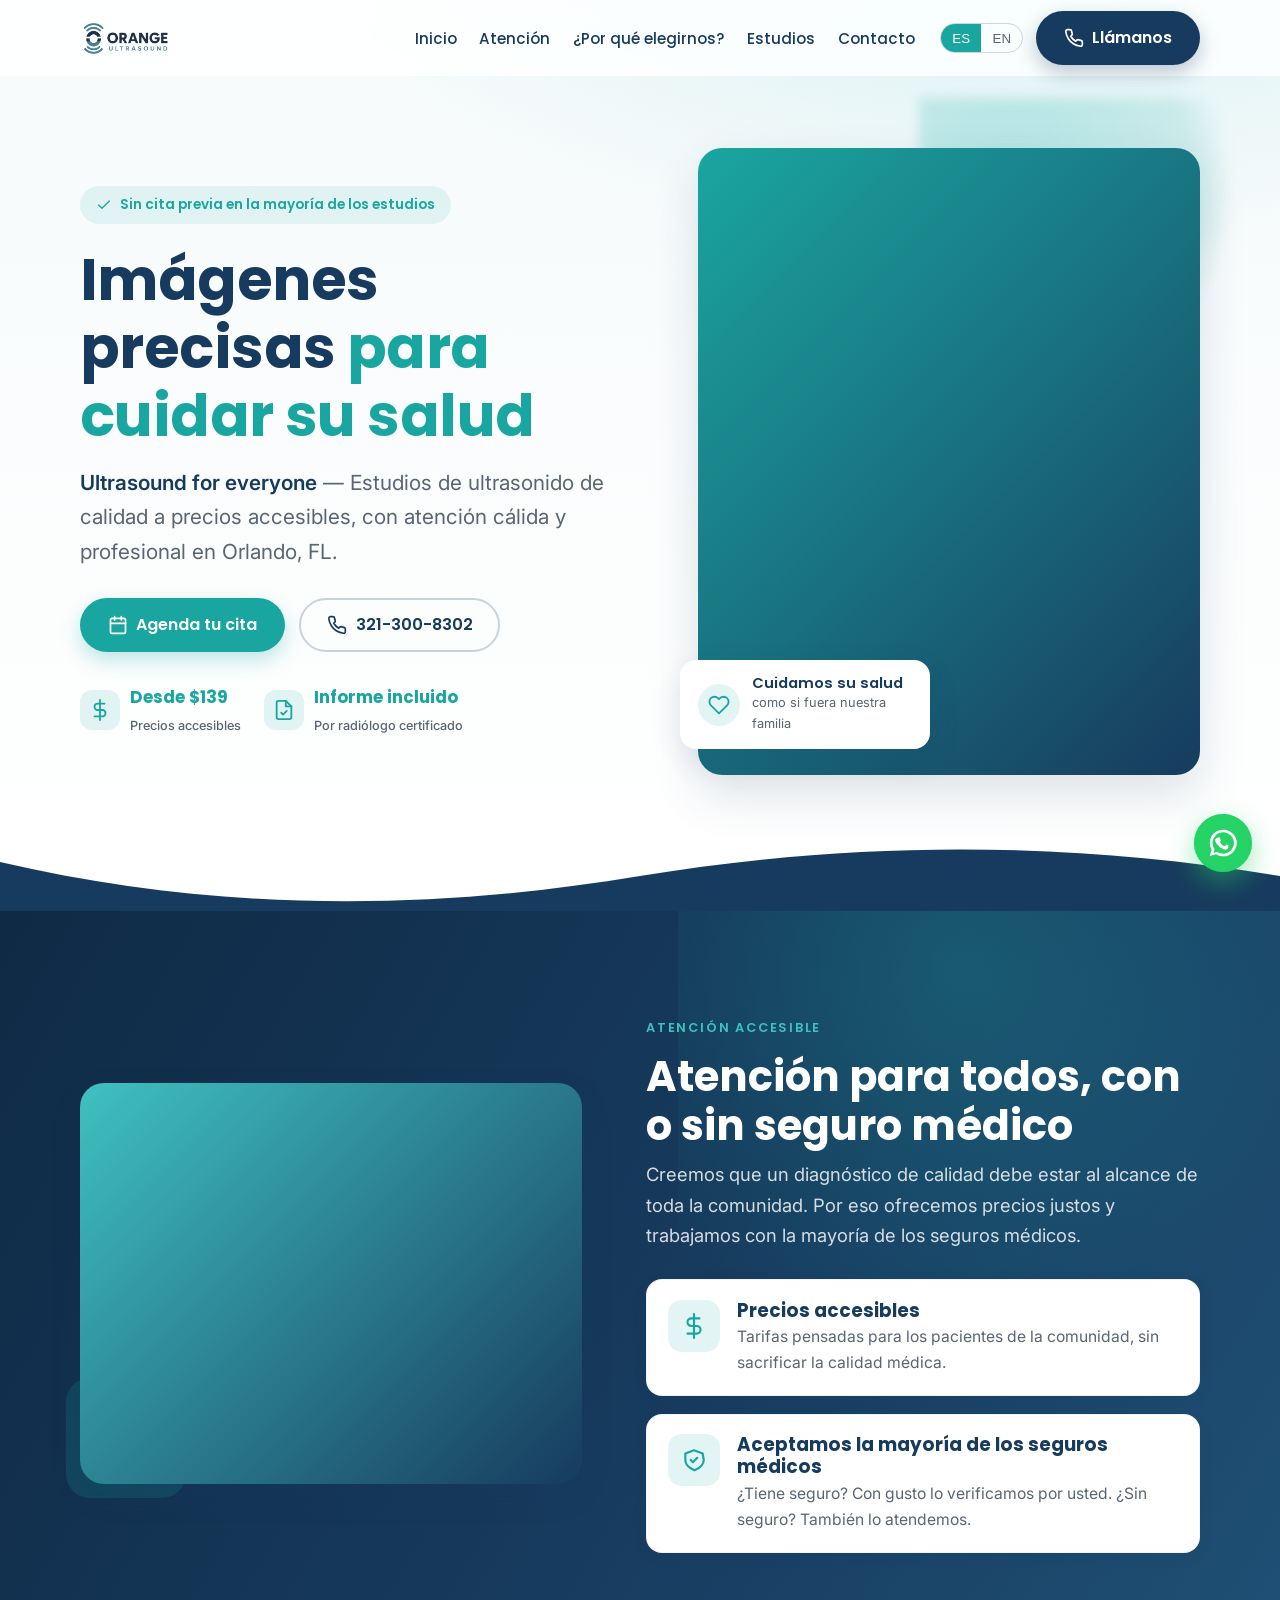
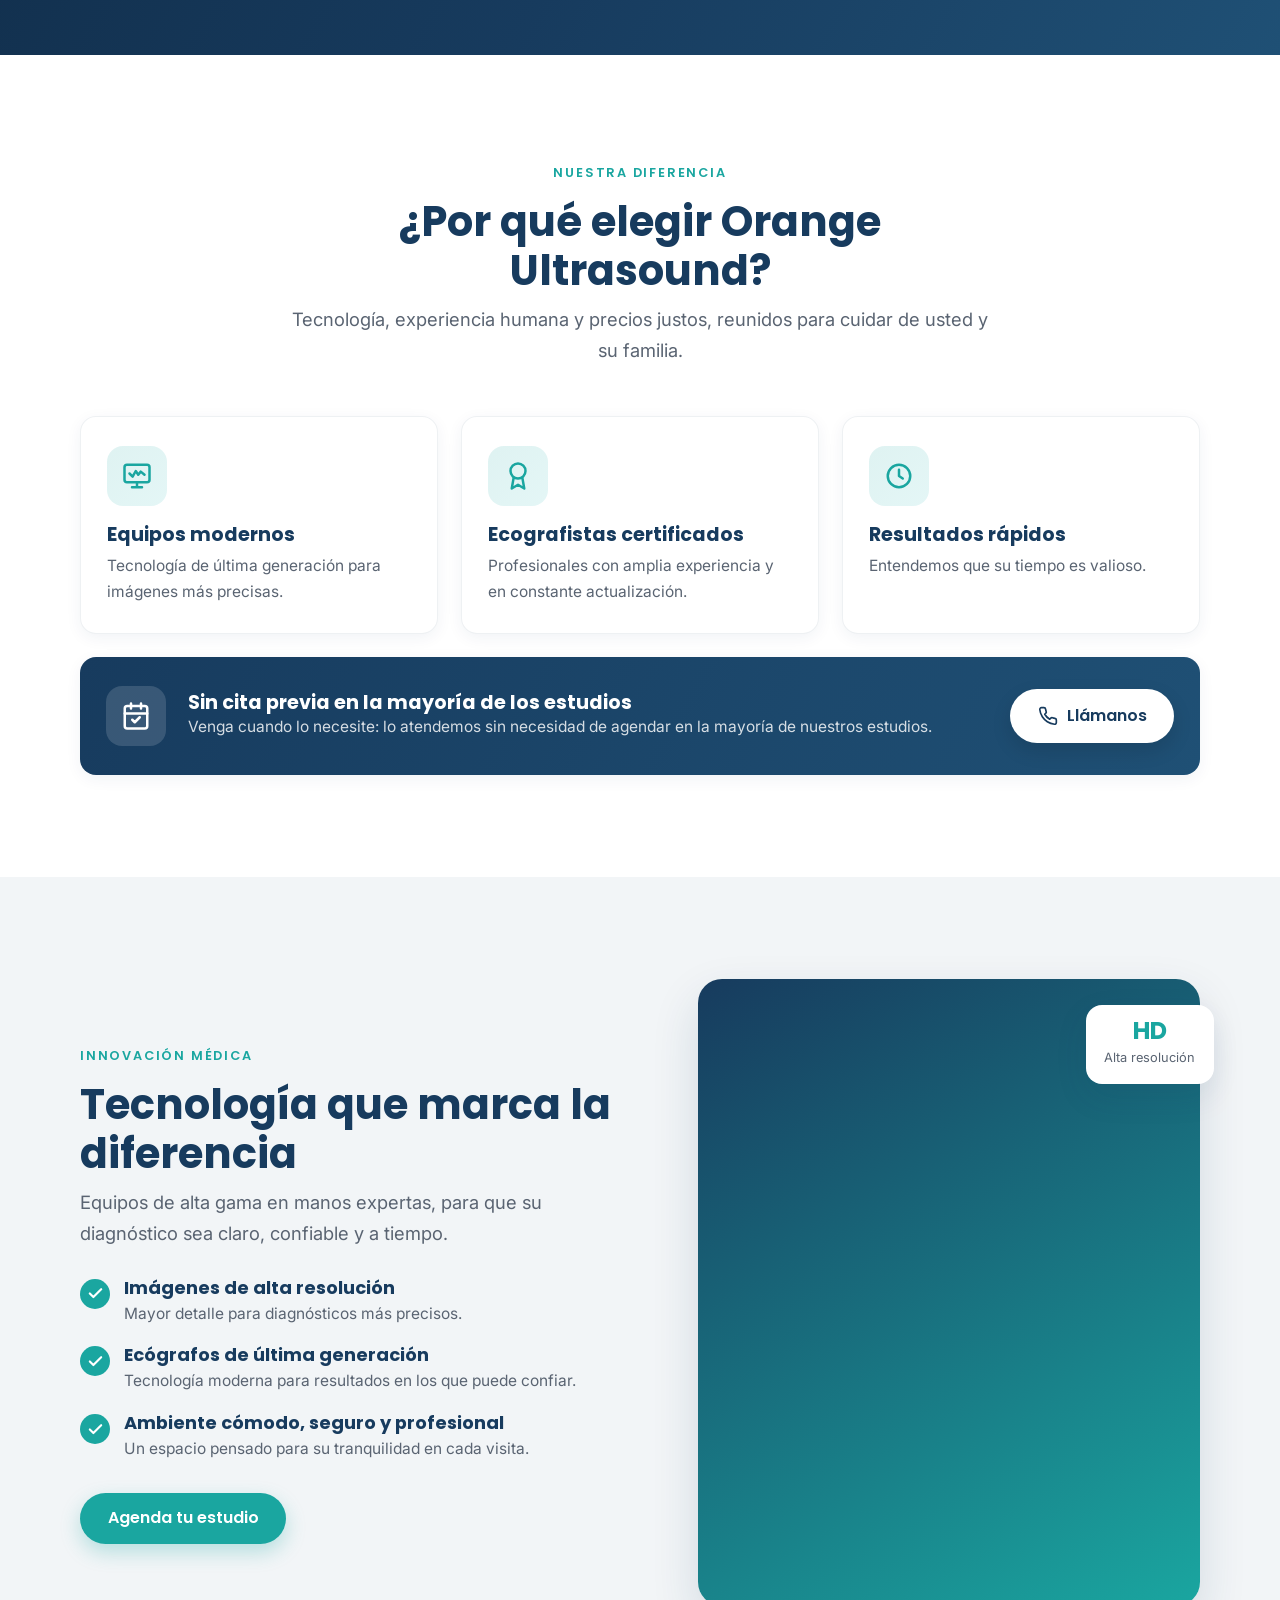
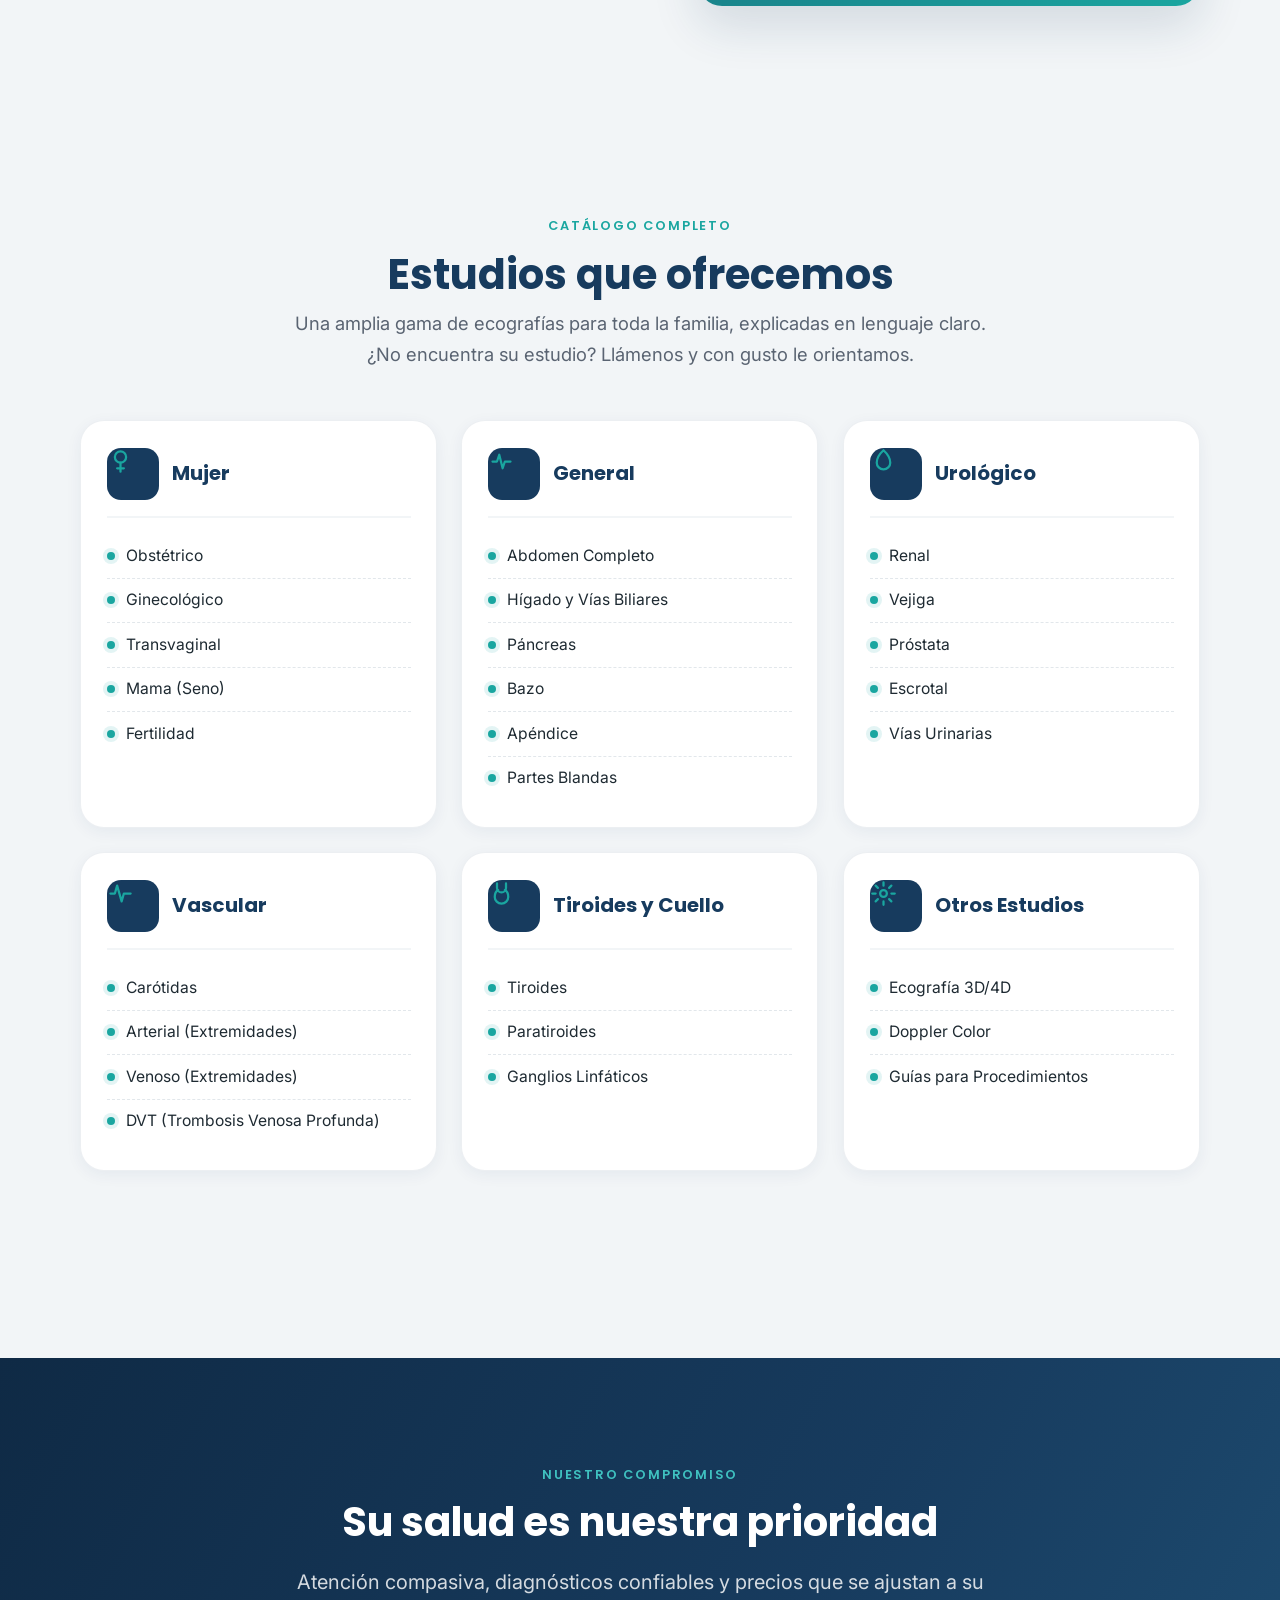
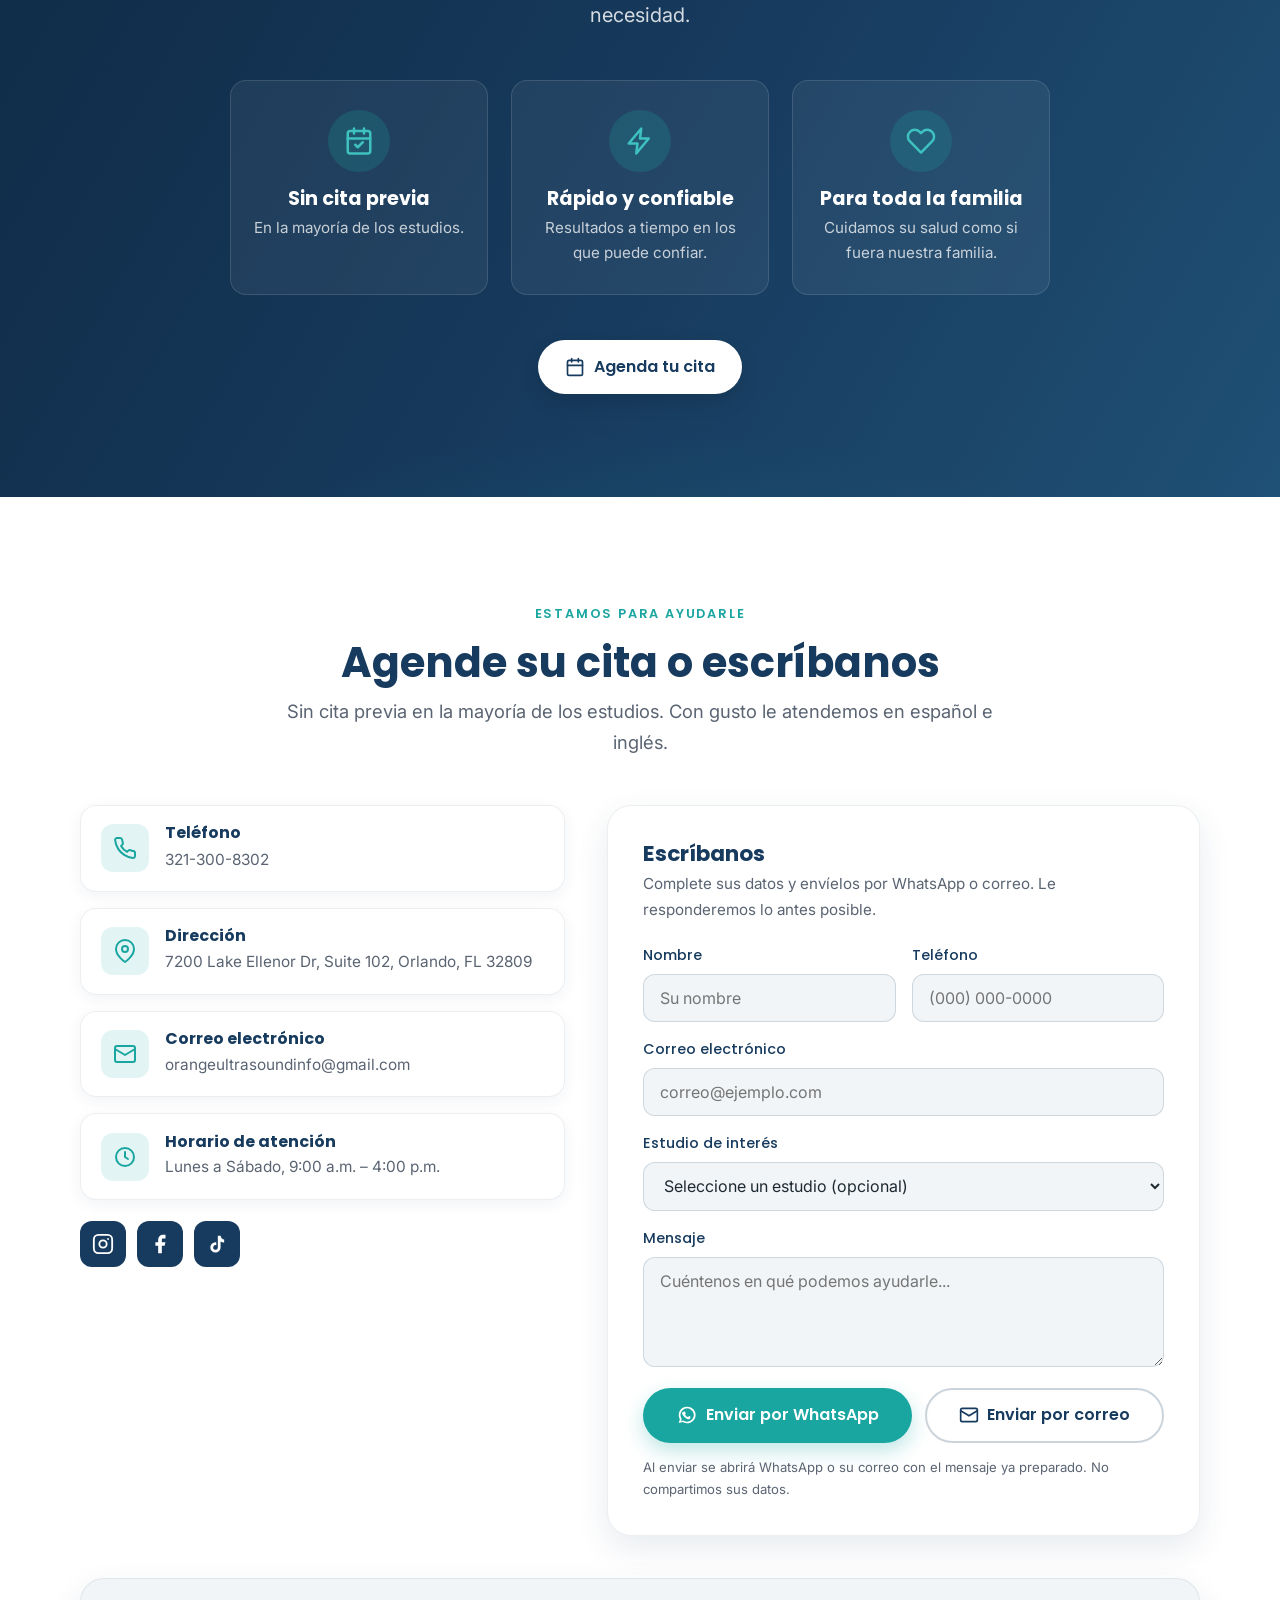
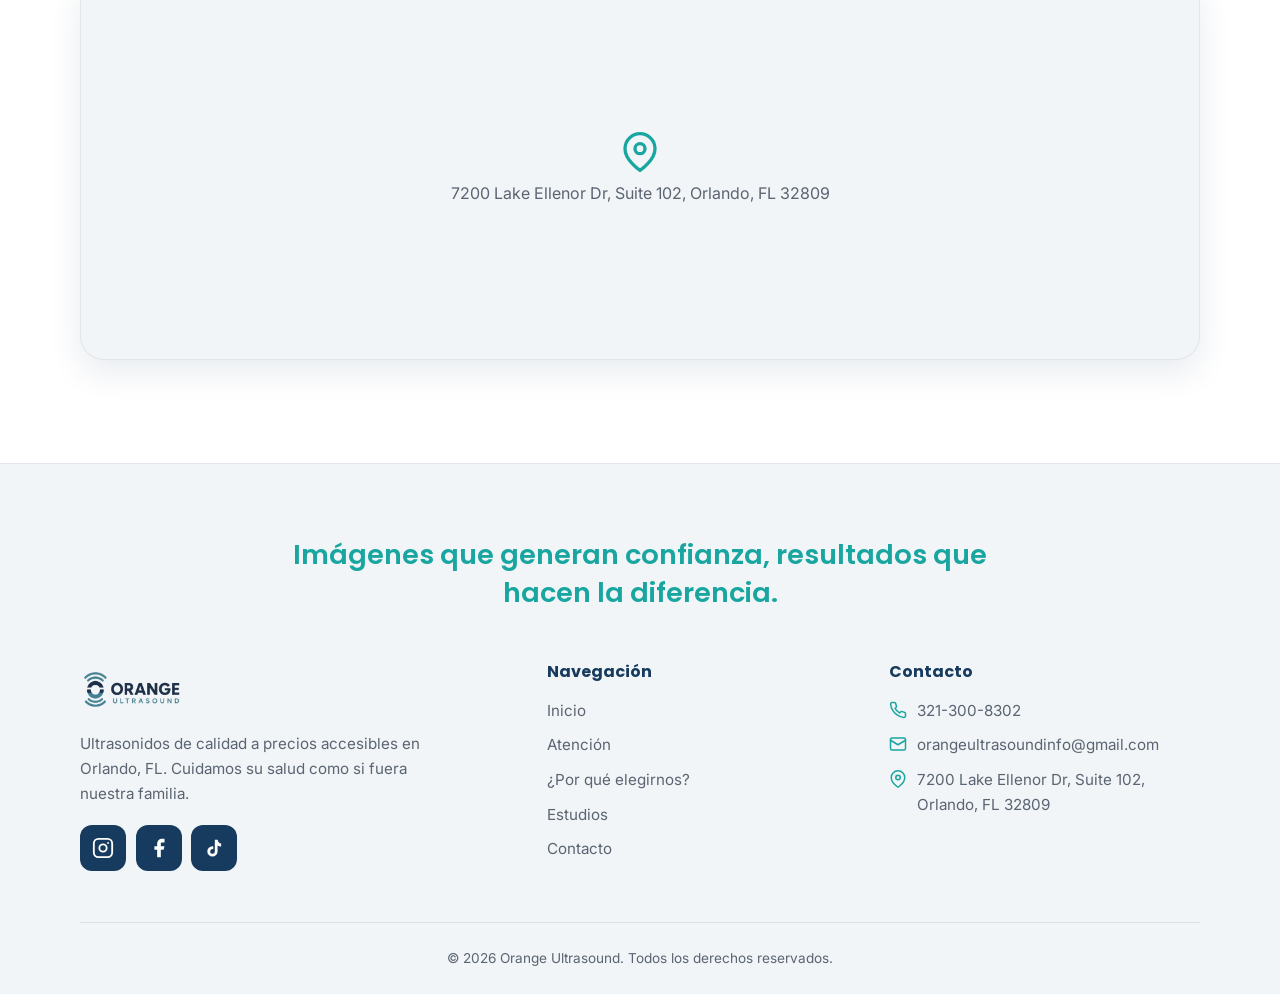
==== commit 905f2bc7: "Catalogo: quita la etiqueta repetida 'Categoria' de cada tarjeta Co-Authored-By: Claude Opus 4.8 <no" ====
--- a/index.html
+++ b/index.html
@@ -372,7 +372,6 @@
                 <svg viewBox="0 0 24 24" fill="none" stroke="currentColor" stroke-width="2" stroke-linecap="round" stroke-linejoin="round"><circle cx="12" cy="8" r="5"/><path d="M12 13v8M9 18h6"/></svg>
               </span>
               <div>
-                <span data-i18n="studies.cat">Categoría</span>
                 <h3 data-i18n="studies.women">Mujer</h3>
               </div>
             </div>
@@ -392,7 +391,6 @@
                 <svg viewBox="0 0 24 24" fill="none" stroke="currentColor" stroke-width="2" stroke-linecap="round" stroke-linejoin="round"><path d="M12 21s-7-4.5-9-9a4.5 4.5 0 0 1 8-3 4.5 4.5 0 0 1 8 3c-2 4.5-7 9-7 9z" opacity=".0"/><path d="M4 12h4l2-6 3 12 2-6h5"/></svg>
               </span>
               <div>
-                <span data-i18n="studies.cat">Categoría</span>
                 <h3 data-i18n="studies.general">General</h3>
               </div>
             </div>
@@ -413,7 +411,6 @@
                 <svg viewBox="0 0 24 24" fill="none" stroke="currentColor" stroke-width="2" stroke-linecap="round" stroke-linejoin="round"><path d="M12 2s6 5.5 6 11a6 6 0 0 1-12 0c0-5.5 6-11 6-11z"/></svg>
               </span>
               <div>
-                <span data-i18n="studies.cat">Categoría</span>
                 <h3 data-i18n="studies.uro">Urológico</h3>
               </div>
             </div>
@@ -433,7 +430,6 @@
                 <svg viewBox="0 0 24 24" fill="none" stroke="currentColor" stroke-width="2" stroke-linecap="round" stroke-linejoin="round"><path d="M3 12h4l2-7 4 14 2-7h6"/></svg>
               </span>
               <div>
-                <span data-i18n="studies.cat">Categoría</span>
                 <h3 data-i18n="studies.vascular">Vascular</h3>
               </div>
             </div>
@@ -452,7 +448,6 @@
                 <svg viewBox="0 0 24 24" fill="none" stroke="currentColor" stroke-width="2" stroke-linecap="round" stroke-linejoin="round"><path d="M8 3v4a4 4 0 0 0 8 0V3"/><path d="M9 9c-2 1-3 3-3 6a6 6 0 0 0 12 0c0-3-1-5-3-6"/></svg>
               </span>
               <div>
-                <span data-i18n="studies.cat">Categoría</span>
                 <h3 data-i18n="studies.thyroid">Tiroides y Cuello</h3>
               </div>
             </div>
@@ -470,7 +465,6 @@
                 <svg viewBox="0 0 24 24" fill="none" stroke="currentColor" stroke-width="2" stroke-linecap="round" stroke-linejoin="round"><circle cx="12" cy="12" r="3"/><path d="M12 2v3M12 19v3M2 12h3M19 12h3M5 5l2 2M17 17l2 2M19 5l-2 2M7 17l-2 2"/></svg>
               </span>
               <div>
-                <span data-i18n="studies.cat">Categoría</span>
                 <h3 data-i18n="studies.other">Otros Estudios</h3>
               </div>
             </div>
--- a/assets/css/styles.css
+++ b/assets/css/styles.css
@@ -94,7 +94,7 @@
 *::before,
 *::after { box-sizing: border-box; }
 
-html { scroll-behavior: smooth; scroll-padding-top: var(--header-h); }
+html { scroll-behavior: smooth; scroll-padding-top: var(--header-h); overflow-x: hidden; width: 100%; }
 
 body {
   margin: 0;
@@ -307,11 +307,16 @@
 .hero {
   position: relative;
   padding-top: calc(var(--header-h) + clamp(2.5rem, 6vw, 4.5rem));
-  padding-bottom: clamp(4rem, 9vw, 7rem);
+  padding-bottom: clamp(5rem, 11vw, 8.5rem);
   background:
     radial-gradient(1200px 600px at 80% -10%, rgba(63, 193, 192, 0.18), transparent 60%),
     linear-gradient(180deg, #f6fafb 0%, #ffffff 100%);
   overflow: hidden;
+}
+/* La ola se ancla al fondo del hero, pegada a la siguiente sección (sin hueco) */
+.hero .wave-divider {
+  position: absolute;
+  left: 0; right: 0; bottom: -1px;
 }
 
 .hero__grid {
@@ -535,7 +540,7 @@
 /* ============================================================
    Sección: Tecnología que marca la diferencia
    ============================================================ */
-.tech { background: var(--gray-bg); }
+.tech { background: var(--gray-bg); position: relative; overflow: hidden; }
 .tech__grid {
   display: grid;
   grid-template-columns: 1.05fr 0.95fr;
@@ -892,6 +897,7 @@
 
   .care__grid { grid-template-columns: 1fr; }
   .care__media { max-width: 520px; margin-inline: auto; width: 100%; order: -1; }
+  .care__media::after { display: none; }
 
   .cards-grid { grid-template-columns: repeat(2, 1fr); }
   .icon-card--wide { flex-direction: column; text-align: center; }
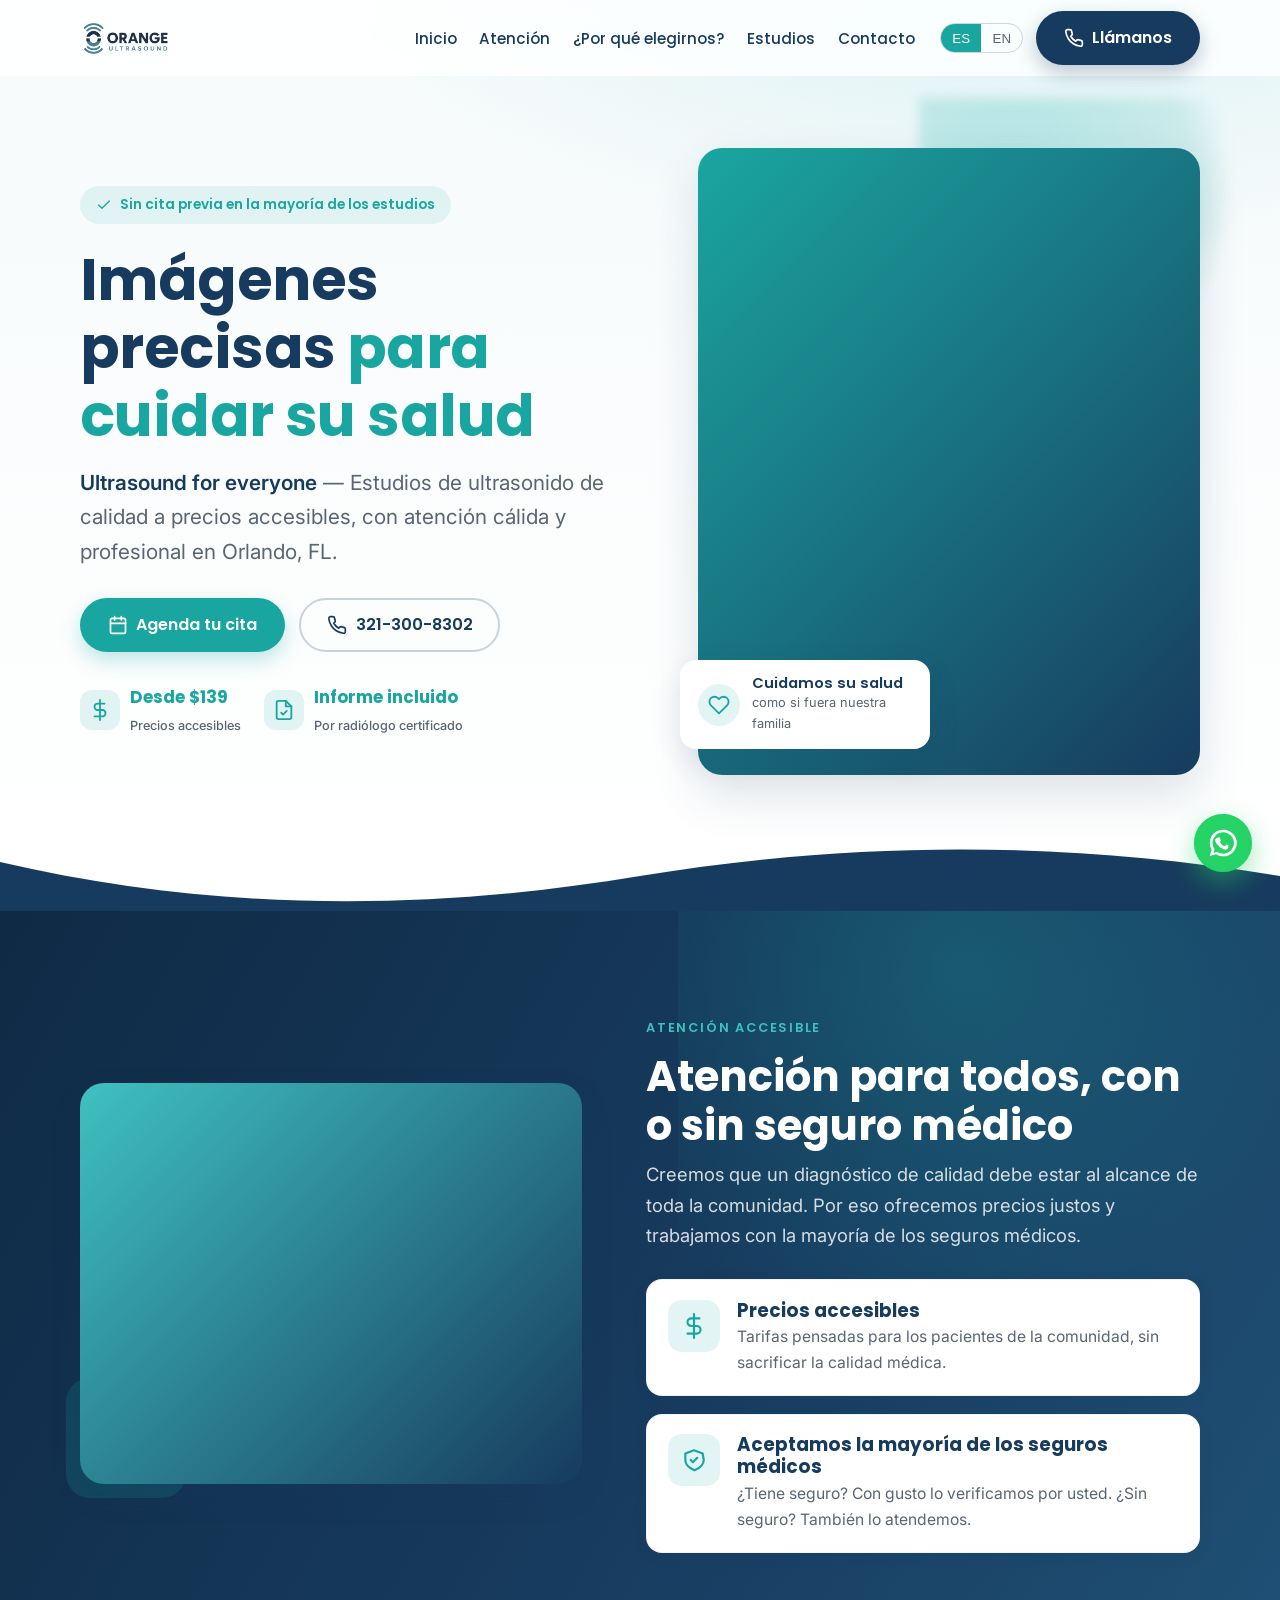
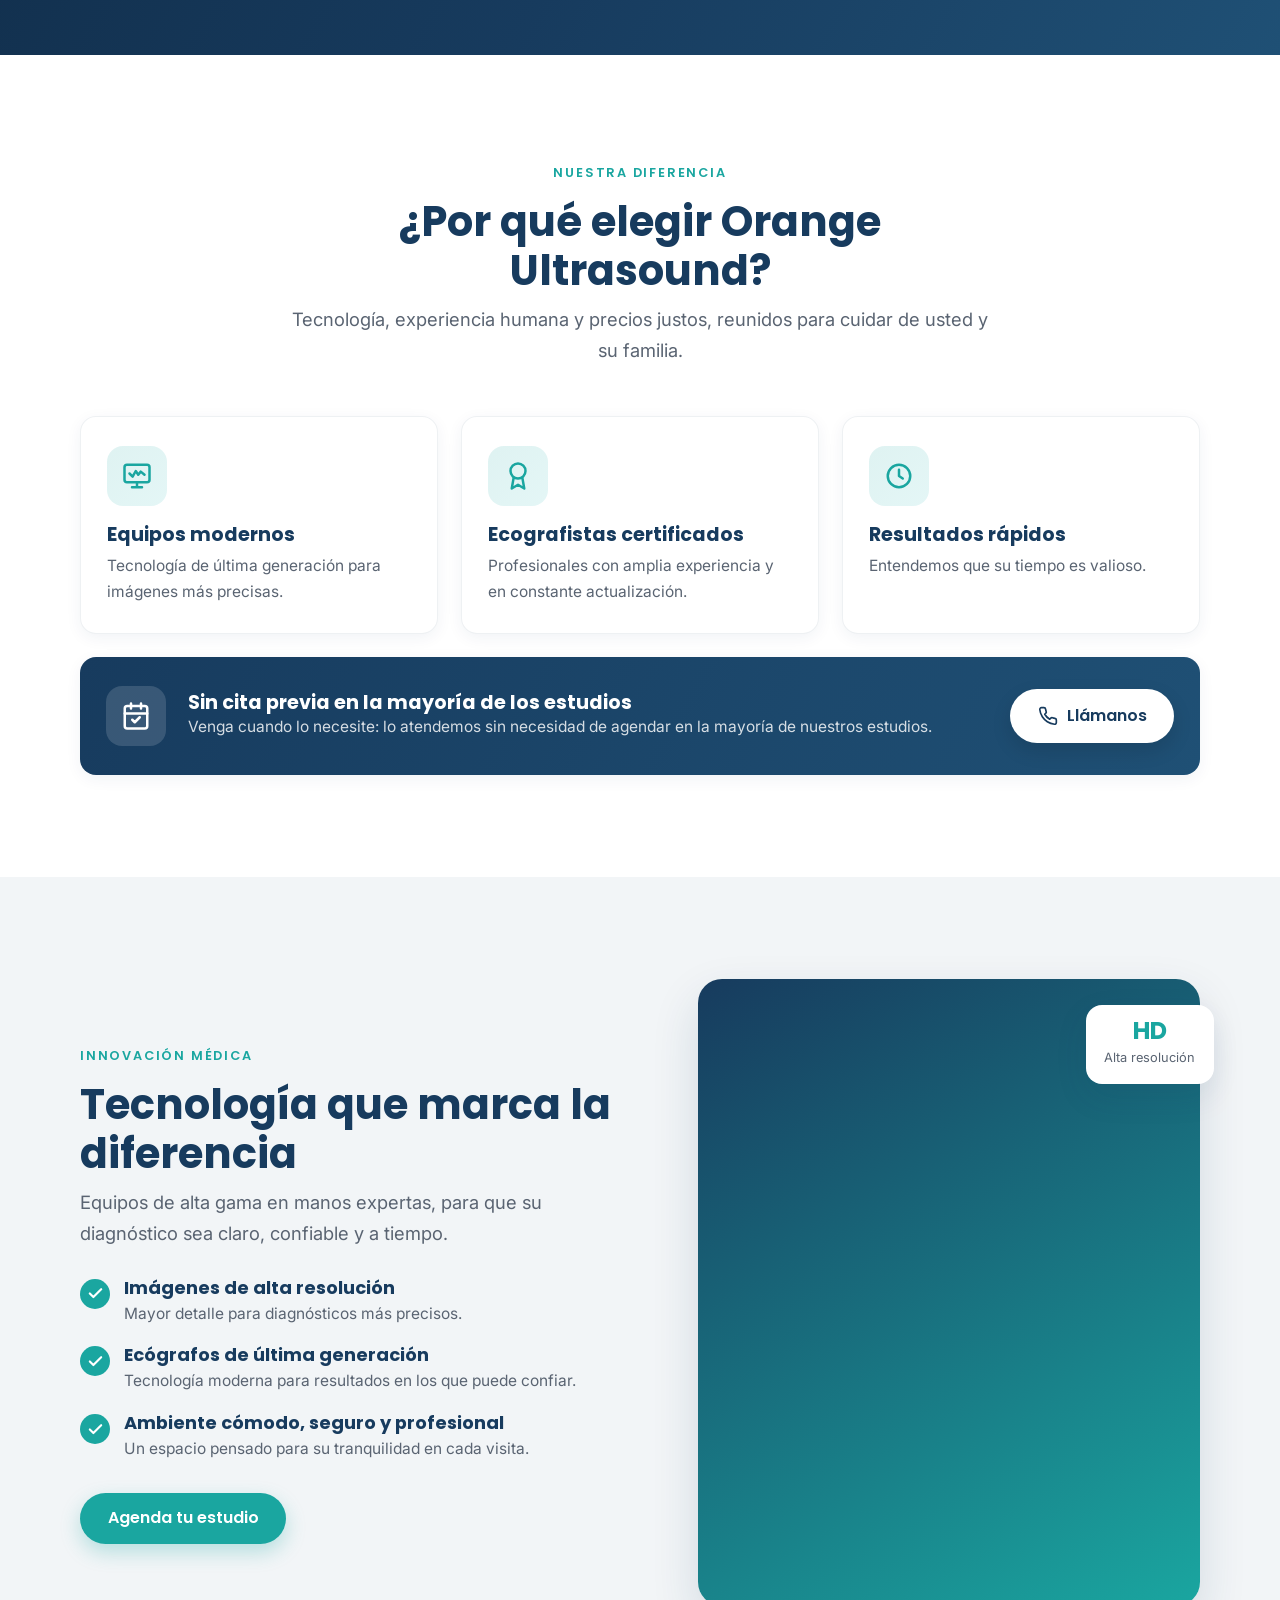
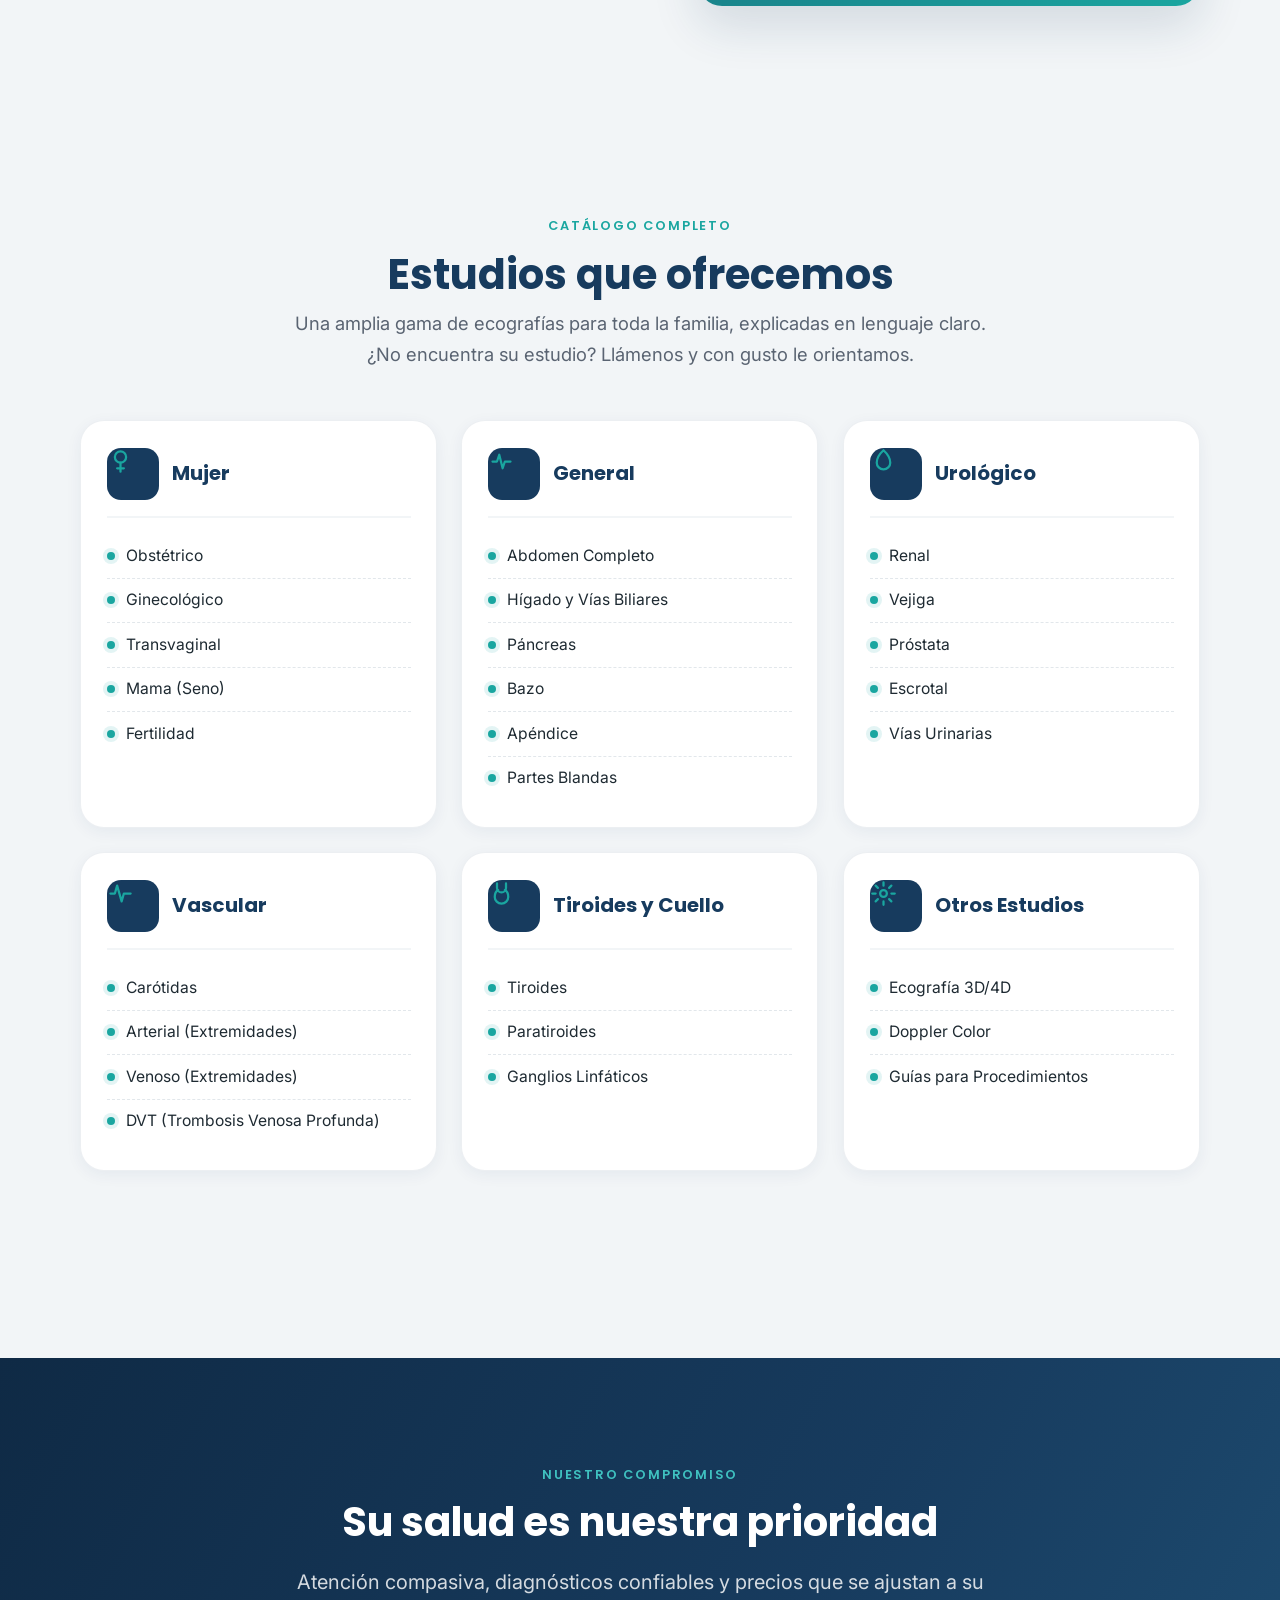
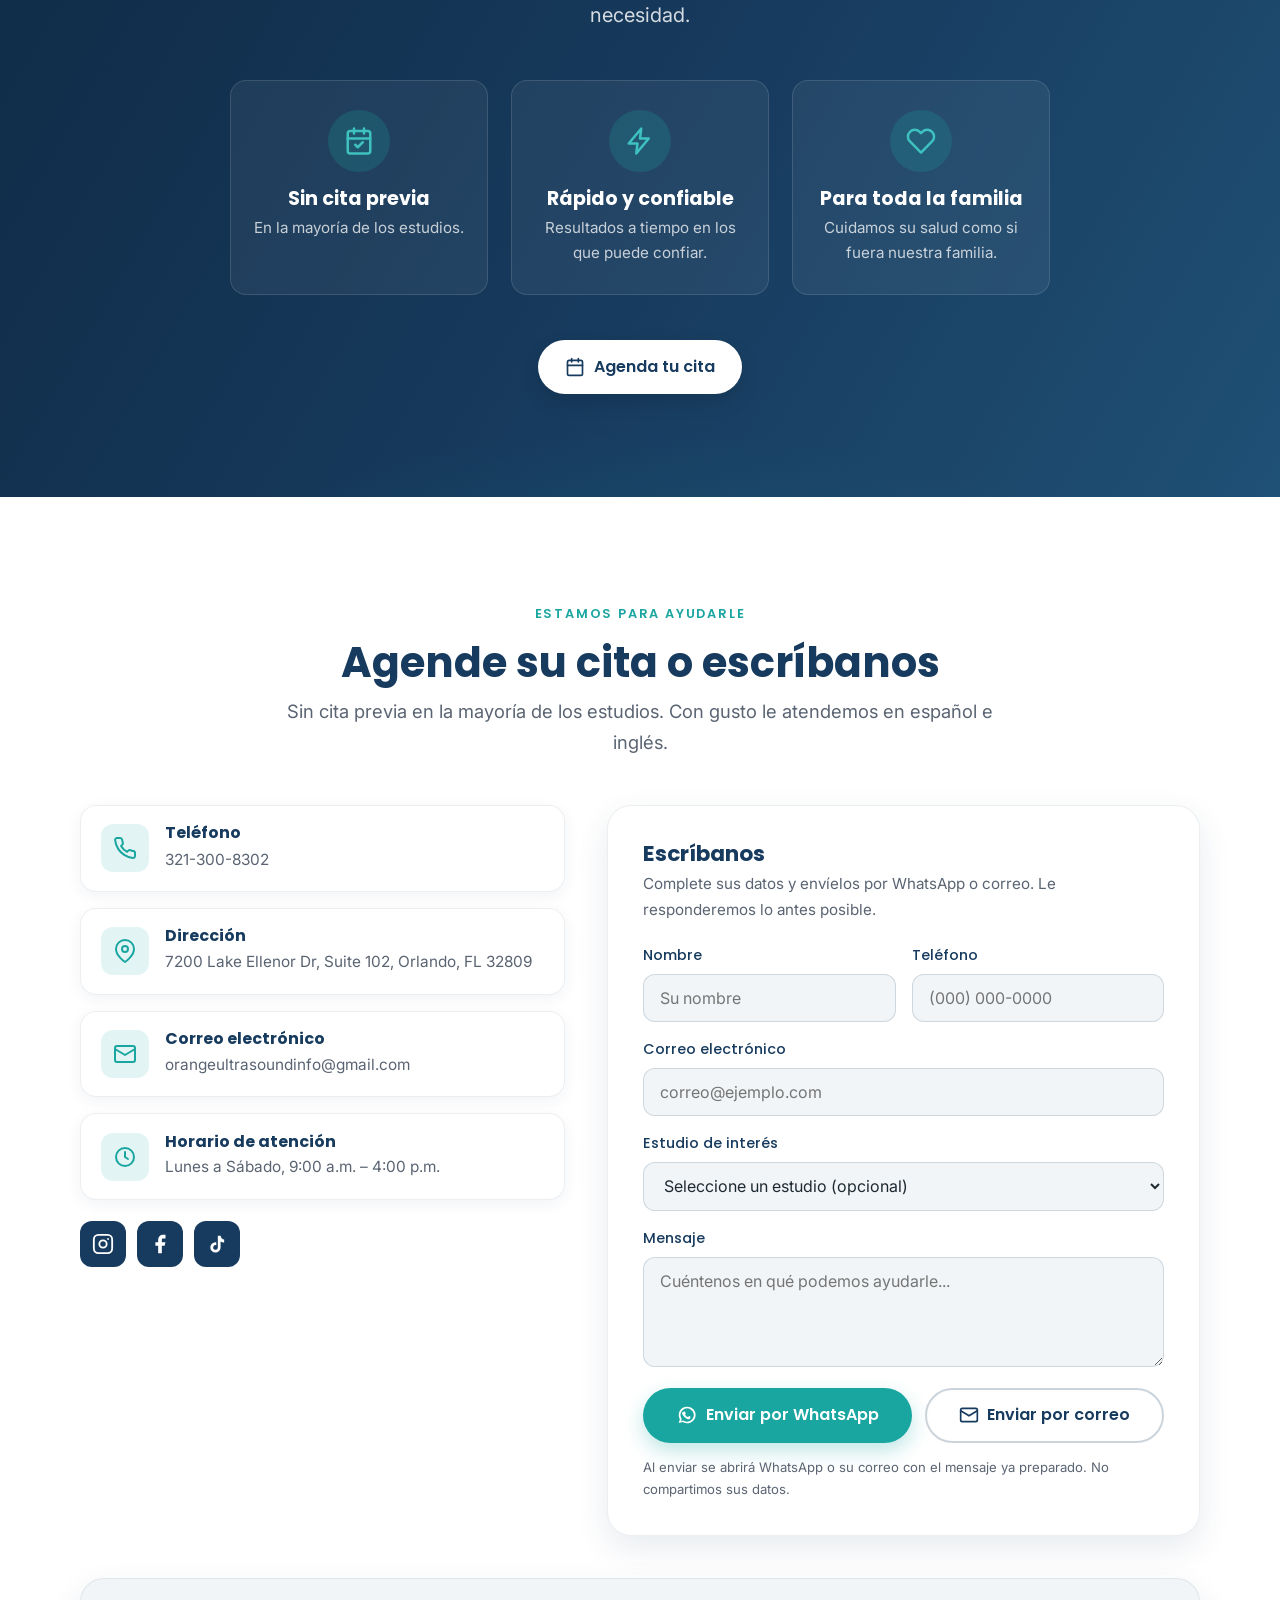
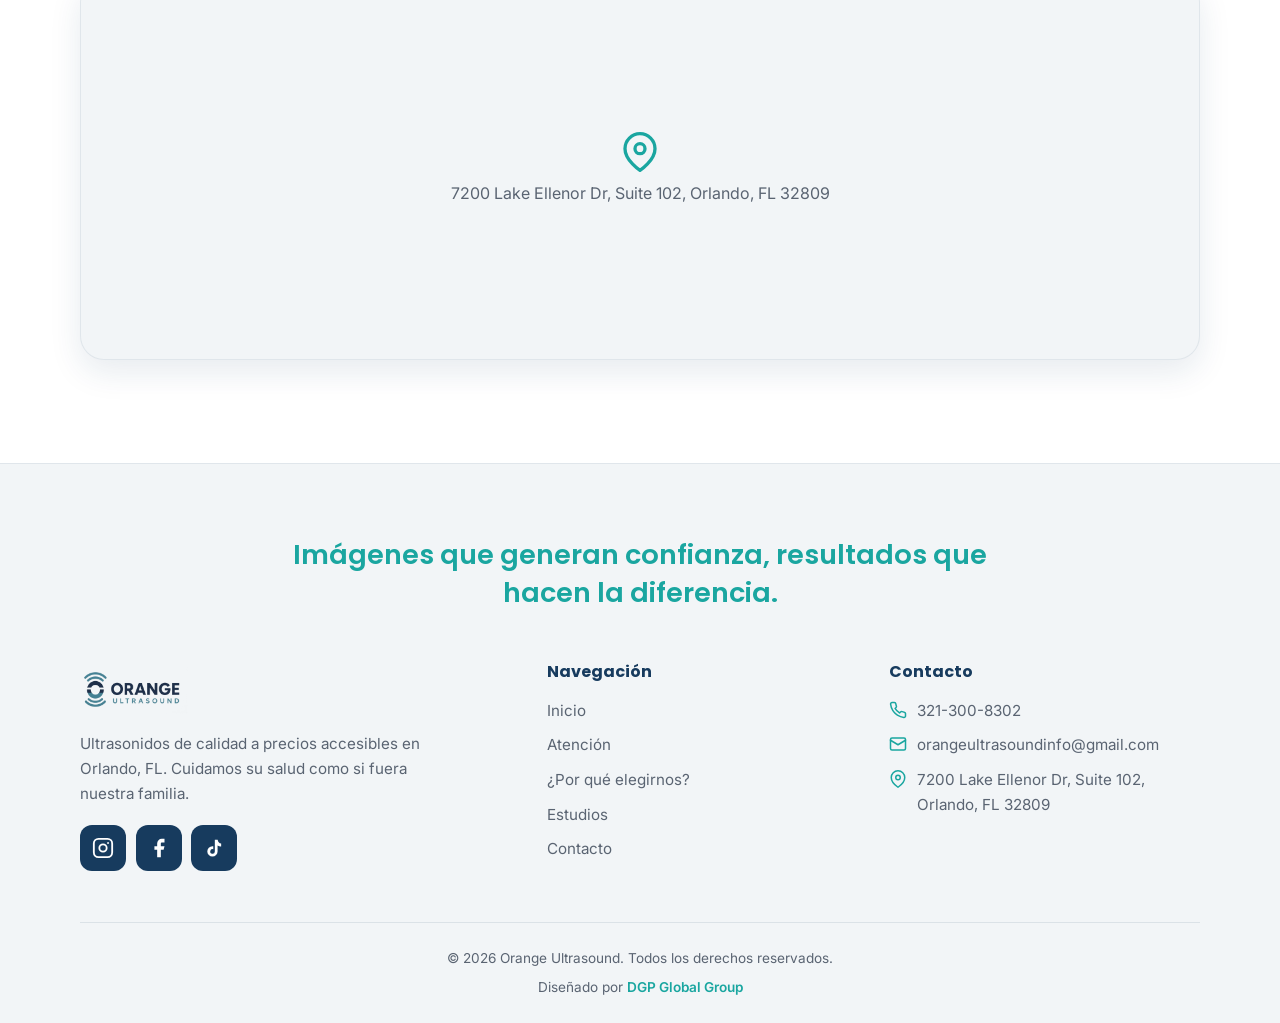
==== commit 4193239f: "Agrega credito 'Disenado por DGP Global Group' con enlace en los footers Co-Authored-By: Claude Opus" ====
--- a/index.html
+++ b/index.html
@@ -704,6 +704,7 @@
 
       <div class="footer__bottom">
         <span>© <span id="year">2026</span> Orange Ultrasound. <span data-i18n="footer.rights">Todos los derechos reservados.</span></span>
+        <span class="footer__credit">Diseñado por <a href="https://dgpglobalgroup.com" target="_blank" rel="noopener">DGP Global Group</a></span>
       </div>
     </div>
   </footer>
--- a/assets/css/styles.css
+++ b/assets/css/styles.css
@@ -852,6 +852,9 @@
   text-align: center; padding: 1.5rem 0;
   font-size: .85rem; color: var(--gray-text);
 }
+.footer__credit { display: block; margin-top: .4rem; }
+.footer__credit a { color: var(--teal); font-weight: 600; }
+.footer__credit a:hover { text-decoration: underline; }
 
 /* ---------- Separador de olas ---------- */
 .wave-divider { display: block; width: 100%; line-height: 0; }
